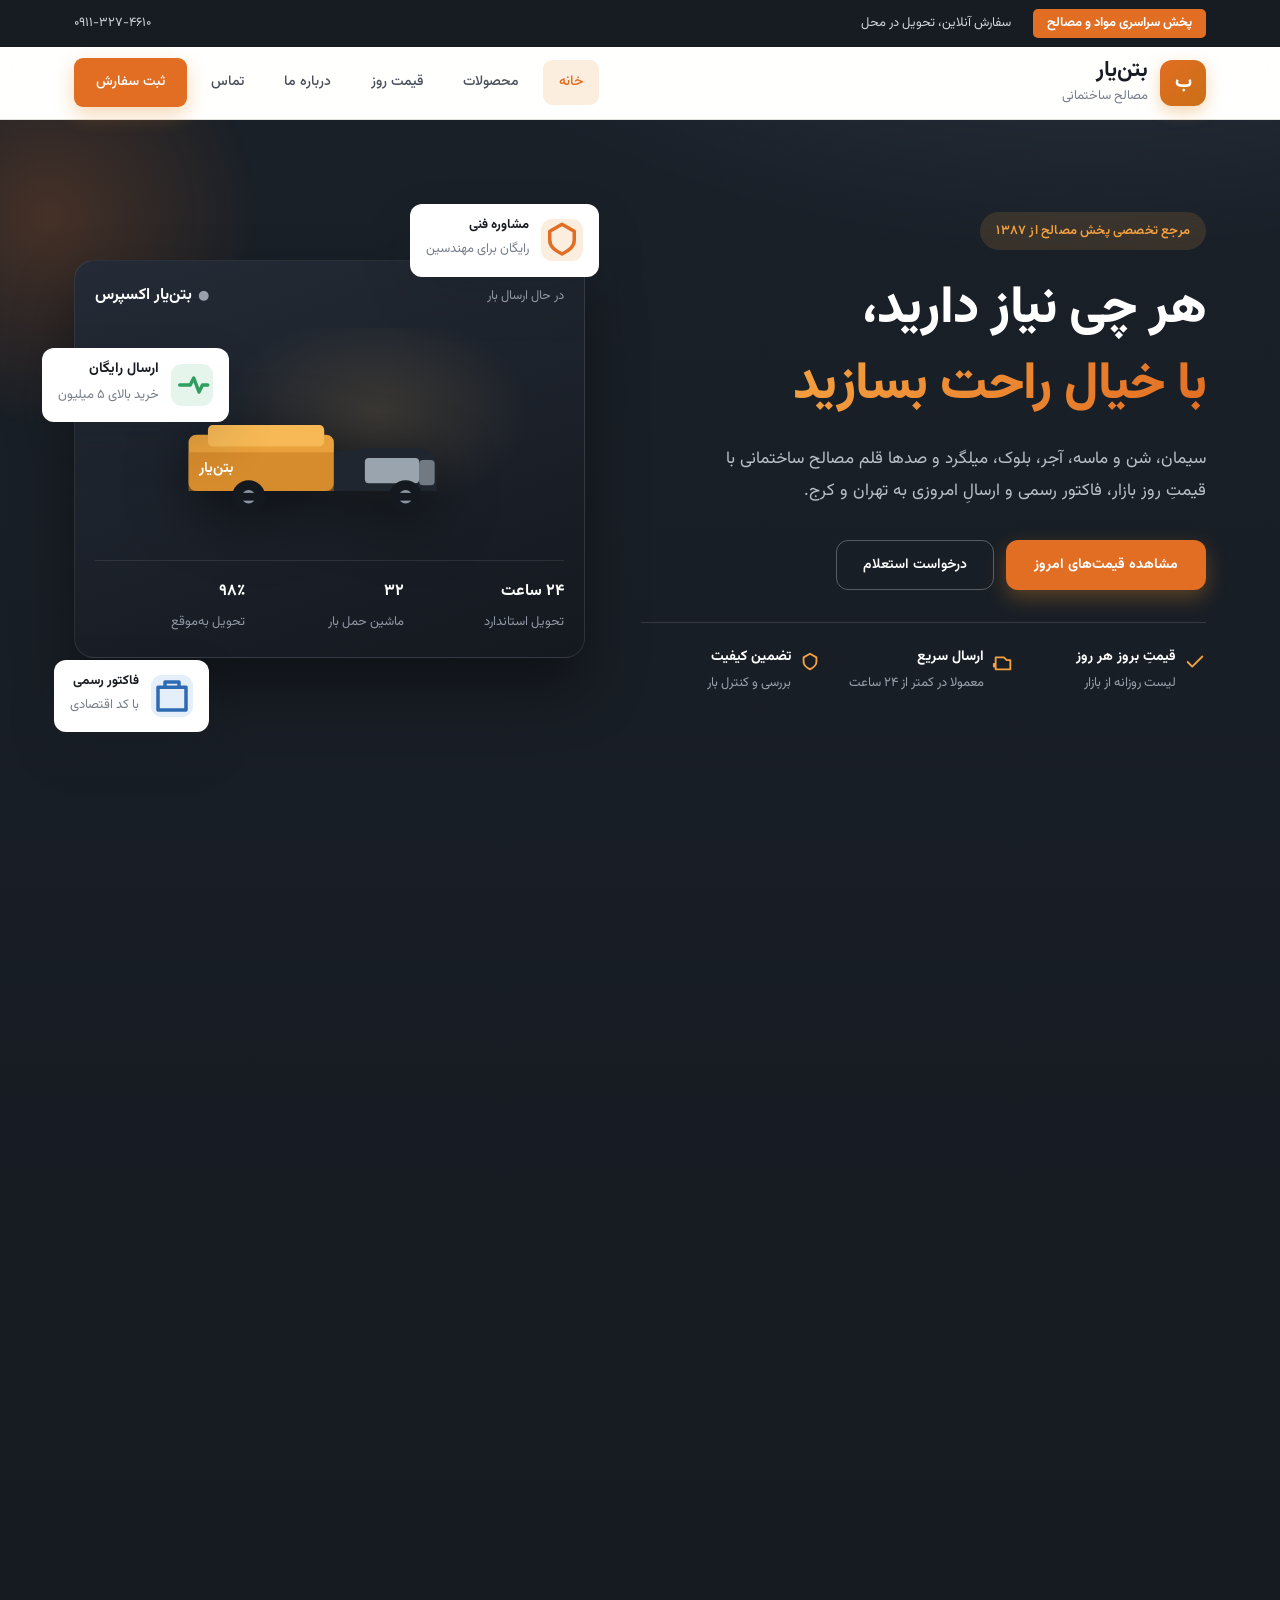
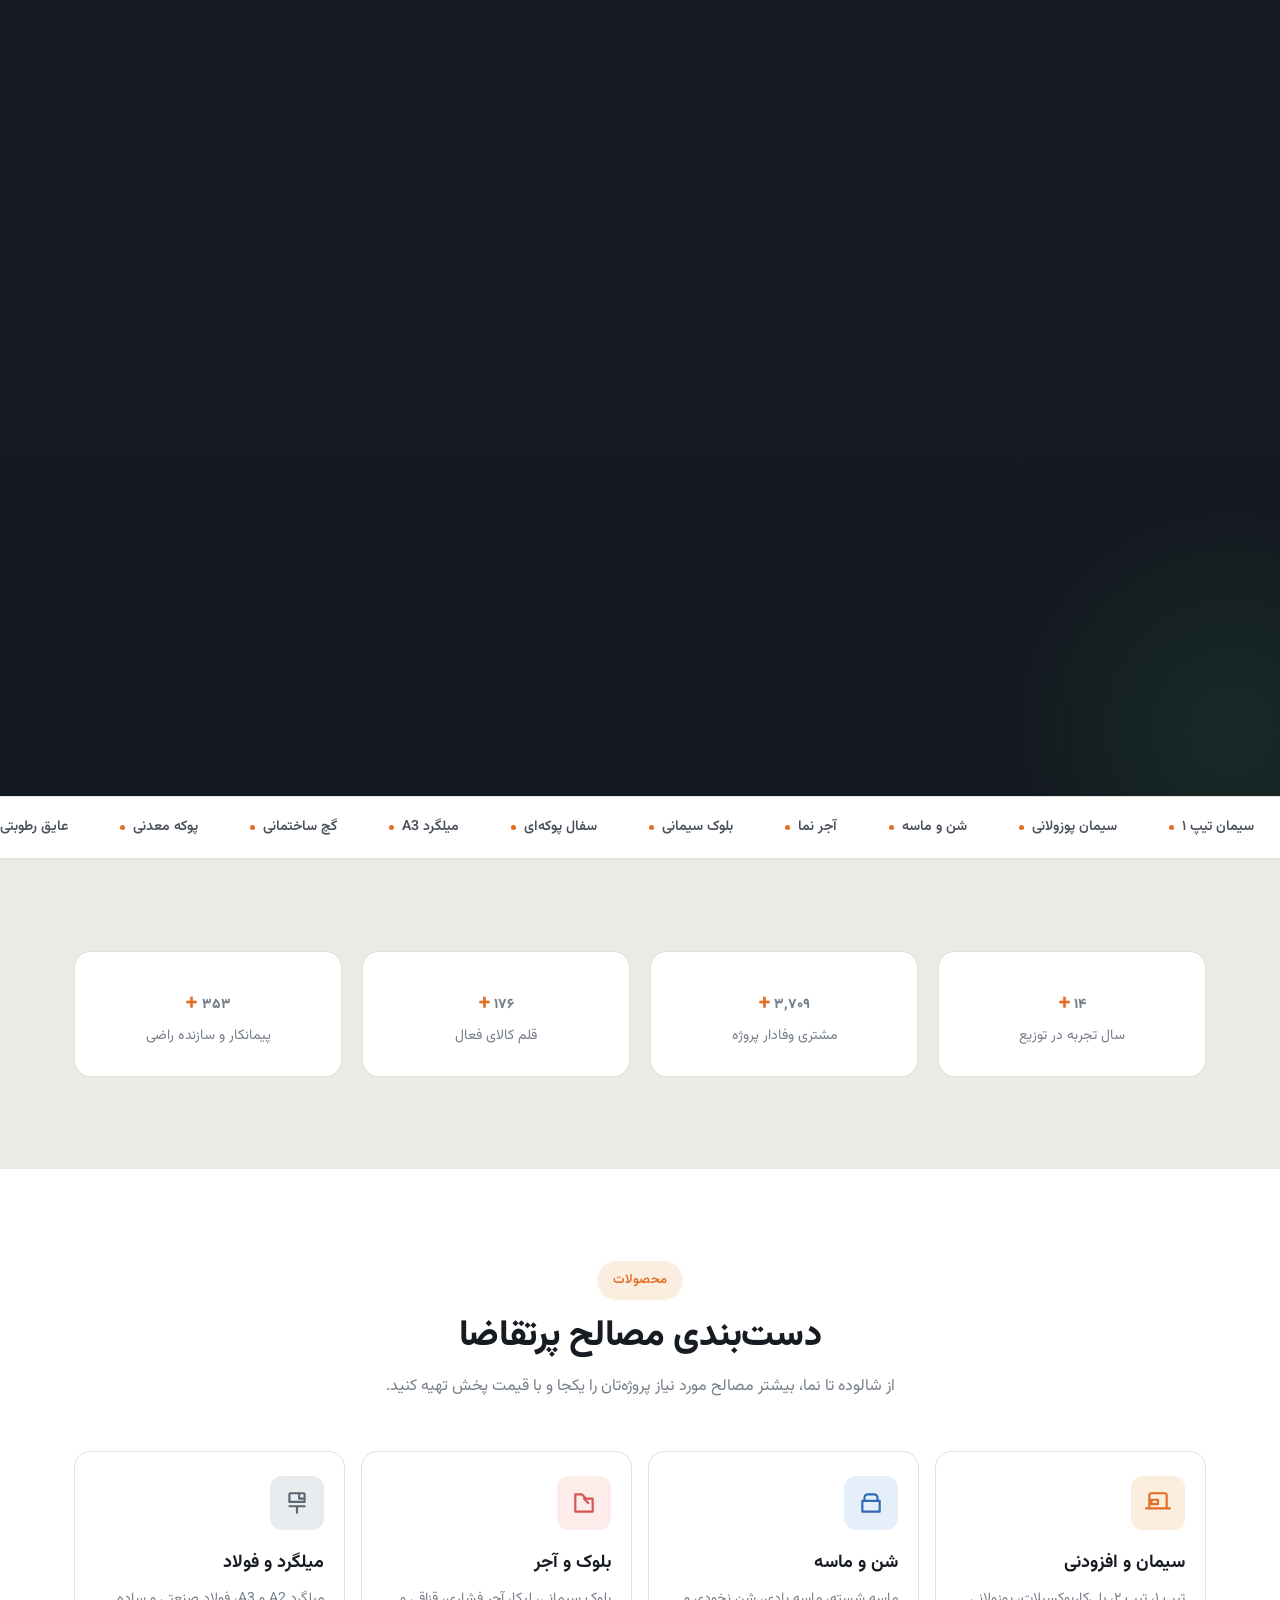
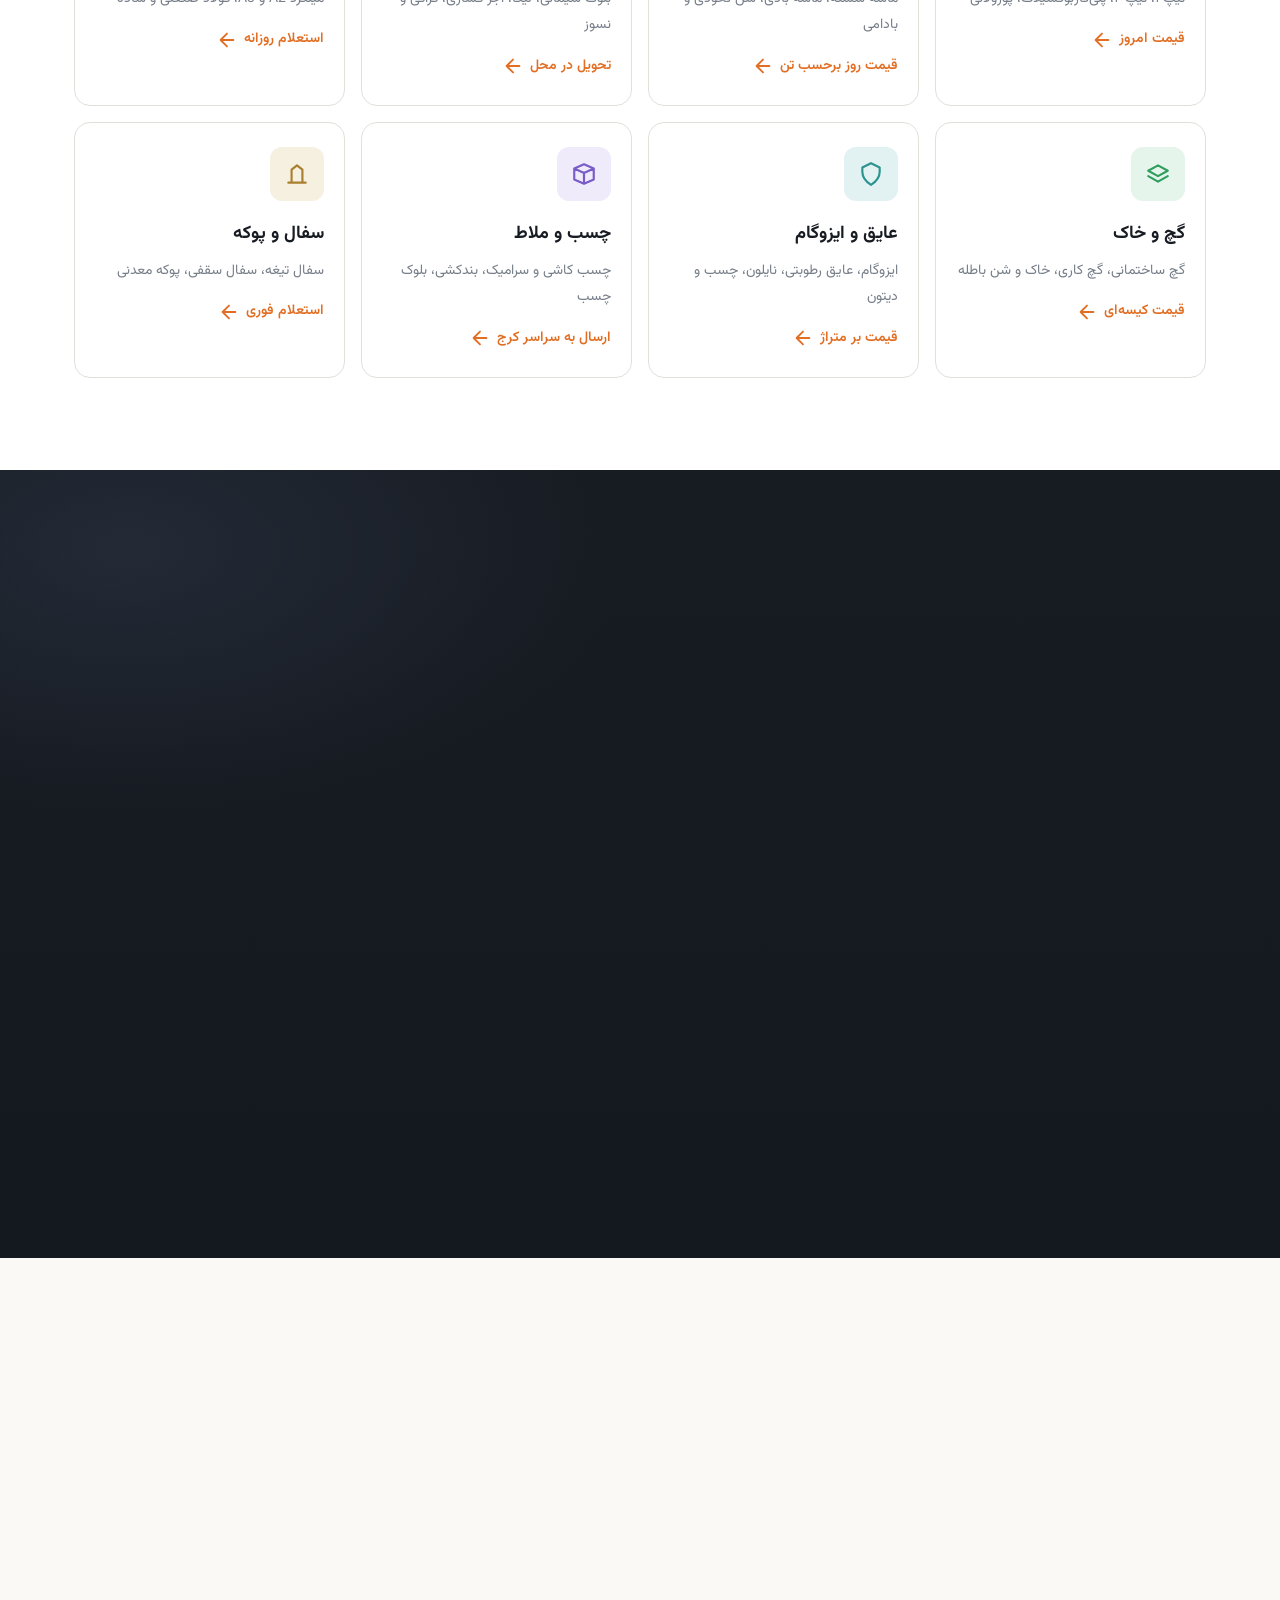
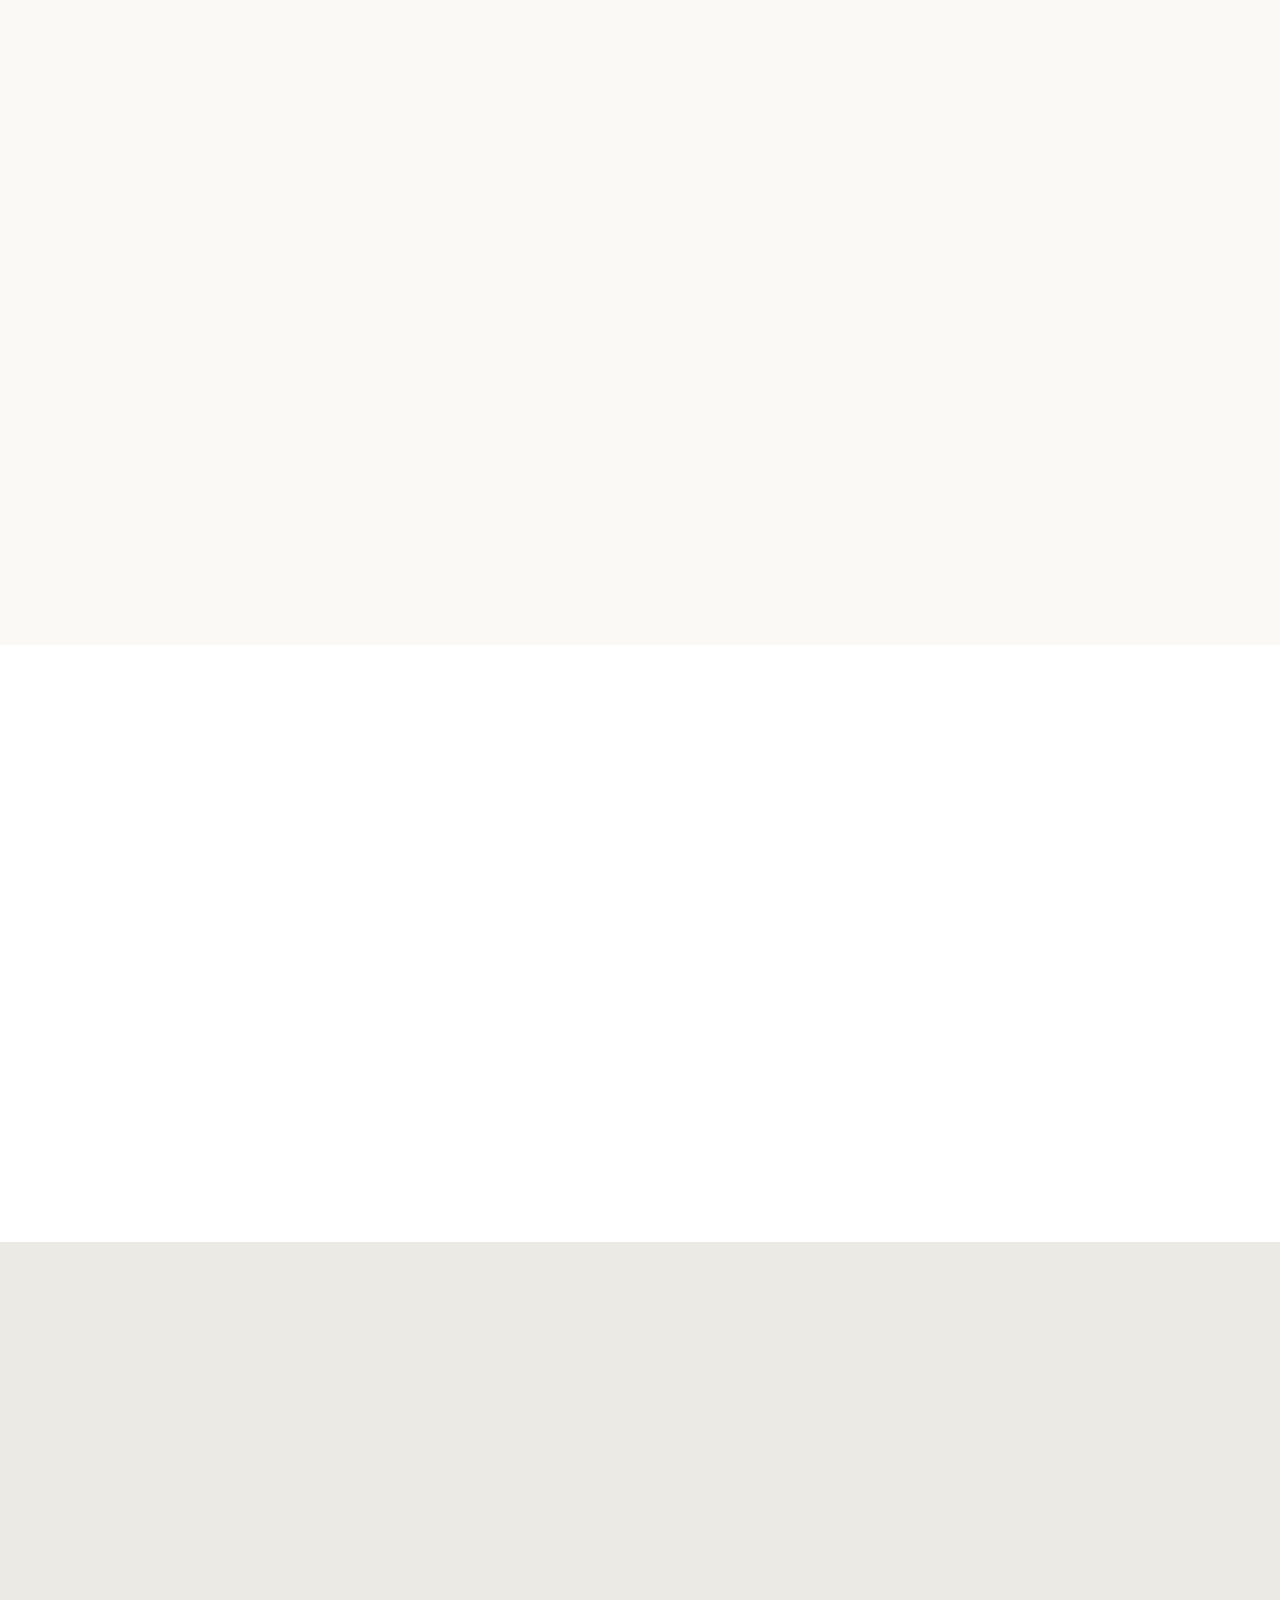
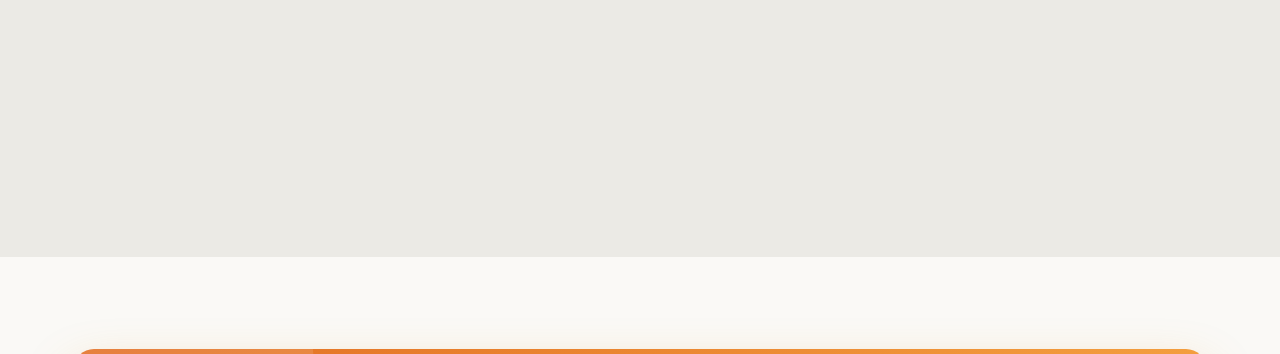
==== index.html @ 185bac07 "fix(stats): render + suffix inline next to the digit (was superscripted away) and add missing + to h" ====
<!DOCTYPE html>
<html lang="fa" dir="rtl">
<head>
<meta charset="UTF-8">
<meta name="viewport" content="width=device-width, initial-scale=1.0">
<title>بتن‌یار | پخش و فروش مصالح ساختمانی</title>
<meta name="description" content="بتن‌یار؛ مرجع تخصصی خرید و فروش مصالح ساختمانی. سیمان، شن و ماسه، آجر، بلوک، سفال، میلگرد و بیش از ۲۰۰ قلم کالای ساختمانی با قیمت روز و ارسال سریع به تهران و کرج.">
<meta name="theme-color" content="#171b22">
<meta name="robots" content="index, follow">
<meta property="og:locale" content="fa_IR">
<meta property="og:type" content="website">
<meta property="og:site_name" content="بتن‌یار">
<meta property="og:title" content="بتن‌یار | پخش و فروش مصالح ساختمانی">
<meta property="og:description" content="سیمان، شن و ماسه، آجر، بلوک، سفال، میلگرد و بیش از ۲۰۰ قلم کالای ساختمانی با قیمت روز و ارسال سریع به تهران و کرج.">
<link rel="preconnect" href="https://fonts.googleapis.com">
<link rel="preconnect" href="https://fonts.gstatic.com" crossorigin>
<link href="https://fonts.googleapis.com/css2?family=Vazirmatn:wght@300;400;500;600;700;800&display=swap" rel="stylesheet">
<link rel="stylesheet" href="css/style.css">
<script defer src="js/main.js"></script>
<noscript>
  <style>
    .reveal { opacity: 1; transform: none; }
    .marquee-track { animation: none; }
  </style>
</noscript>
<script type="application/ld+json">
{
  "@context": "https://schema.org",
  "@type": "LocalBusiness",
  "name": "بتن‌یار",
  "description": "پخش و فروش تخصصی مصالح ساختمانی در تهران و کرج",
  "telephone": "+989113274610",
  "foundingDate": "2008",
  "areaServed": ["تهران", "کرج"],
  "openingHours": "Mo-Su 08:00-20:00",
  "address": {
    "@type": "PostalAddress",
    "addressLocality": "کرج",
    "streetAddress": "نجف‌آباد کرج، بلوار یاس، انبار ۸"
  }
}
</script>
</head>
<body id="top" data-scrollspy>

<a class="skip-link" href="#main">پرش به محتوای اصلی</a>

<!-- ============ SVG icon sprite (single source for all icons) ============ -->
<svg class="sprite" xmlns="http://www.w3.org/2000/svg" aria-hidden="true" focusable="false">
  <symbol id="i-phone" viewBox="0 0 24 24"><path d="M6 3h4l2 5-3 2a12 12 0 0 0 5 5l2-3 5 2v4a2 2 0 0 1-2 2A16 16 0 0 1 4 5a2 2 0 0 1 2-2z"/></symbol>
  <symbol id="i-x" viewBox="0 0 24 24"><path d="M18 6 6 18M6 6l12 12"/></symbol>
  <symbol id="i-check" viewBox="0 0 24 24"><path d="M20 6L9 17l-5-5"/></symbol>
  <symbol id="i-truck" viewBox="0 0 24 24"><path d="M4 7v13M4 7h9l3 3h4v10H4M4 17h-2v-3h2"/></symbol>
  <symbol id="i-shield" viewBox="0 0 24 24"><path d="M12 3l7 4v5c0 4-3 6-7 8-4-2-7-4-7-8V7z"/></symbol>
  <symbol id="i-package" viewBox="0 0 24 24"><path d="M4 7h16v13H4zM8 7V4h8v3"/></symbol>
  <symbol id="i-chart" viewBox="0 0 24 24"><path d="M5 12h6l2-4 3 8 2-4h3"/></symbol>
  <symbol id="i-house" viewBox="0 0 24 24"><path d="M4 17V5a2 2 0 0 1 2-2h12a2 2 0 0 1 2 2v12M1 17h22M6 9h6v4H6z"/></symbol>
  <symbol id="i-bucket" viewBox="0 0 24 24"><path d="M4 10h16v10H4zM6 10V7a3 3 0 0 1 3-3h6a3 3 0 0 1 3 3v3"/></symbol>
  <symbol id="i-brick" viewBox="0 0 24 24"><path d="M4 4h6l4 4h6v12H4zM12 8l4 4"/></symbol>
  <symbol id="i-rebar" viewBox="0 0 24 24"><path d="M14 3v5h5M6 3h12a1 1 0 0 1 1 1v7H5V4a1 1 0 0 1 1-1zM5 15l14 0M12 15v6"/></symbol>
  <symbol id="i-stack" viewBox="0 0 24 24"><path d="M3 9l9-5 9 5-9 5zM3 9l9 5 9-5M3 14l9 5 9-5"/></symbol>
  <symbol id="i-waterproof" viewBox="0 0 24 24"><path d="M12 2l8 4v4c0 5-3 9-8 12-5-3-8-7-8-12V6z"/></symbol>
  <symbol id="i-layers" viewBox="0 0 24 24"><path d="M3 7l9-4 9 4-9 4zM3 7v10l9 4 9-4V7M12 11v10"/></symbol>
  <symbol id="i-roof" viewBox="0 0 24 24"><path d="M4 20h16M7 20V8l5-4 5 4v12"/></symbol>
  <symbol id="i-chat" viewBox="0 0 24 24"><path d="M21 10c0-4-4-7-9-7S3 6 3 10s4 7 9 7a9 9 0 0 0 4-1l3 2-1-3c2-1 3-3 3-5z"/></symbol>
  <symbol id="i-nav" viewBox="0 0 24 24"><rect x="2" y="6" width="13" height="13" rx="2"/><path d="M17 8h4v7h-4M15 11v3"/></symbol>
  <symbol id="i-price" viewBox="0 0 24 24"><path d="M12 1v22M17 5H9.5a3.5 3.5 0 0 0 0 7h5a3.5 3.5 0 0 1 0 7H6"/></symbol>
  <symbol id="i-percent" viewBox="0 0 24 24"><path d="M20 12a8 8 0 1 1-2.3-5.6M20 4v8h-8"/></symbol>
  <symbol id="i-check-shield" viewBox="0 0 24 24"><path d="M12 3l8 4v5c0 4-3 8-8 9-5-1-8-5-8-9V7zM9 12l2 2 4-4"/></symbol>
  <symbol id="i-bag" viewBox="0 0 24 24"><rect x="2" y="8" width="20" height="12" rx="2"/><path d="M8 8V5h8v3"/></symbol>
  <symbol id="i-sand" viewBox="0 0 24 24"><path d="M4 6h16v12a2 2 0 0 1-2 2H6a2 2 0 0 1-2-2z"/><path d="M8 6V4h8v2M9 12l2 2 4-4"/></symbol>
  <symbol id="i-pumice" viewBox="0 0 24 24"><path d="M6 6a6 6 0 0 1 12 0c0 2-1 3-2 4h-8c-1-1-2-2-2-4zM8 10h8l-1 8h-6z"/></symbol>
  <symbol id="i-block" viewBox="0 0 24 24"><rect x="3" y="3" width="18" height="18" rx="2"/><path d="M3 9h18M9 3v18"/></symbol>
  <symbol id="i-pipes" viewBox="0 0 24 24"><path d="M14 3v5h5M12 3h10v10H12zM12 12v3H8v3H12v3H3v-3h5v-3H3V3z"/></symbol>
  <symbol id="i-clay" viewBox="0 0 24 24"><path d="M12 2l9 5-9 5-9-5zM3 11v5l9 5 9-5v-5"/></symbol>
  <symbol id="i-isogam" viewBox="0 0 24 24"><path d="M4 21V8l8-5 8 5v13M8 21v-6h8v6M4 8h16"/></symbol>
  <symbol id="i-arrow" viewBox="0 0 24 24"><path d="M19 12H5M12 19l-7-7 7-7"/></symbol>
  <symbol id="i-up" viewBox="0 0 24 24"><path d="M12 19V5M5 12l7-7 7 7"/></symbol>
  <symbol id="i-mail" viewBox="0 0 24 24"><rect x="3" y="5" width="18" height="14" rx="2"/><path d="m3 6 9 7 9-7"/></symbol>
  <symbol id="i-pin" viewBox="0 0 24 24"><path d="M21 10c0 7-9 12-9 12S3 17 3 10a9 9 0 0 1 18 0z"/><circle cx="12" cy="10" r="3"/></symbol>
  <symbol id="i-clock" viewBox="0 0 24 24"><circle cx="12" cy="12" r="10"/><path d="M12 6v6l4 2"/></symbol>
</svg>

<!-- ============ Top bar ============ -->
<div class="topbar">
  <div class="container">
    <div class="tb-row">
      <span class="skew">پخش سراسری مواد و مصالح</span>
      <div class="tb-right">سفارش آنلاین، تحویل در محل</div>
    </div>
    <a href="tel:+989113274610" dir="ltr">۰۹۱۱-۳۲۷-۴۶۱۰</a>
  </div>
</div>

<!-- ============ Header ============ -->
<header class="header" id="header">
  <div class="container">
    <a href="#top" class="logo" aria-label="بتن‌یار — صفحه اصلی">
      <span class="logo-mark">ب</span>
      <span class="logo-text"><b>بتن‌یار</b><span>مصالح ساختمانی</span></span>
    </a>
    <nav class="nav" aria-label="فهرست اصلی">
      <div class="nav-links">
        <a href="index.html" class="nav-current">خانه</a>
        <a href="products.html">محصولات</a>
        <a href="index.html#price">قیمت روز</a>
        <a href="about.html">درباره ما</a>
        <a href="contact.html">تماس</a>
        <a href="contact.html" class="cta">ثبت سفارش</a>
      </div>
    </nav>
    <button class="burger" id="burger" aria-label="باز کردن فهرست" aria-expanded="false" aria-controls="drawer">
      <span></span><span></span><span></span>
    </button>
  </div>
</header>

<!-- ============ Mobile drawer ============ -->
<div class="drawer" id="drawer" aria-label="فهرست">
  <div class="nav-head">
    <div class="m-logo"><span class="logo-mark">ب</span>بتن‌یار</div>
    <button class="nav-close" id="navClose" aria-label="بستن فهرست">
      <svg class="ic ic--x"><use href="#i-x"/></svg>
    </button>
  </div>
  <div class="nav-links">
    <a href="index.html" class="nav-current">خانه</a>
    <a href="products.html">محصولات</a>
    <a href="index.html#price">قیمت روز</a>
    <a href="about.html">درباره ما</a>
    <a href="contact.html">تماس</a>
    <a href="contact.html" class="cta">ثبت سفارش</a>
  </div>
  <div class="nav-foot">
    <a href="tel:+989113274610" class="nf-tel" dir="ltr"><svg class="ic"><use href="#i-phone"/></svg>۰۹۱۱-۳۲۷-۴۶۱۰</a>
    <span>پاسخگویی همه‌روزه ۸ صبح تا ۸ شب</span>
  </div>
</div>
<div class="nav-backdrop" id="navBackdrop" aria-hidden="true"></div>

<main id="main">

<!-- ============ Hero ============ -->
<section class="hero">
  <div class="container">
    <div class="hero-in">
      <div>
        <span class="badge badge--dark">مرجع تخصصی پخش مصالح از ۱۳۸۷</span>
        <h1>هر چی نیاز دارید،<br><span class="grad">با خیال راحت بسازید</span></h1>
        <p class="lead">سیمان، شن و ماسه، آجر، بلوک، میلگرد و صدها قلم مصالح ساختمانی با قیمت‌ِ روز بازار، فاکتور رسمی و ارسال‌ِ امروزی به تهران و کرج.</p>
        <div class="hero-ctas">
          <a href="products.html" class="cta">مشاهده قیمت‌های امروز</a>
          <a href="contact.html" class="cta-ghost">درخواست استعلام</a>
        </div>
        <div class="hero-points">
          <div><svg class="ic"><use href="#i-check"/></svg><div><b>قیمت‌ِ بروز هر روز</b><span>لیست روزانه از بازار</span></div></div>
          <div><svg class="ic"><use href="#i-truck"/></svg><div><b>ارسال سریع</b><span>معمولا در کمتر از ۲۴ ساعت</span></div></div>
          <div><svg class="ic"><use href="#i-shield"/></svg><div><b>تضمین کیفیت</b><span>بررسی و کنترل بار</span></div></div>
        </div>
      </div>
      <div class="hero-visual">
        <div class="truck-card">
          <div class="tc-top"><span>در حال ارسال بار</span><b><span class="live-dot">●</span> بتن‌یار اکسپرس</b></div>
          <div class="truck-art">
            <svg viewBox="0 0 320 140" fill="none" xmlns="http://www.w3.org/2000/svg" aria-hidden="true">
              <rect x="14" y="40" width="150" height="58" rx="8" fill="#E8A13C"/>
              <path d="M14 58 L164 58 L164 98 L14 98 Z" fill="#C97A20" opacity=".55"/>
              <rect x="34" y="30" width="120" height="22" rx="5" fill="#F7B955"/>
              <text x="60" y="78" font-family="Vazirmatn" font-size="15" fill="#fff" font-weight="700">بتن‌یار</text>
              <path d="M196 54 L248 54 Q270 54 270 72 L270 98 L164 98 L164 58 Z" fill="#20262F"/>
              <rect x="196" y="64" width="56" height="26" rx="4" fill="#a8b2bd" opacity=".9"/>
              <rect x="252" y="66" width="16" height="26" rx="4" fill="#a8b2bd" opacity=".6"/>
              <circle cx="76" cy="104" r="17" fill="#14181f"/>
              <circle cx="76" cy="104" r="7" fill="#8b95a1"/>
              <circle cx="238" cy="104" r="17" fill="#14181f"/>
              <circle cx="238" cy="104" r="7" fill="#8b95a1"/>
              <rect x="64" y="100" width="24" height="8" fill="#14181f"/>
              <rect x="226" y="100" width="24" height="8" fill="#14181f"/>
            </svg>
          </div>
          <div class="tc-footer">
            <div><b>۲۴ ساعت</b><span>تحویل استاندارد</span></div>
            <div><b>۳۲</b><span>ماشین حمل بار</span></div>
            <div><b>۹۸٪</b><span>تحویل به‌موقع</span></div>
          </div>
        </div>
        <div class="float-card fc-1"><div class="ic ic-amber"><svg class="ic"><use href="#i-shield"/></svg></div><div><b>مشاوره فنی</b><span>رایگان برای مهندسین</span></div></div>
        <div class="float-card fc-2"><div class="ic ic-blue"><svg class="ic"><use href="#i-package"/></svg></div><div><b>فاکتور رسمی</b><span>با کد اقتصادی</span></div></div>
        <div class="float-card fc-3"><div class="ic ic-green"><svg class="ic"><use href="#i-chart"/></svg></div><div><b>ارسال رایگان</b><span>خرید بالای ۵ میلیون</span></div></div>
      </div>
    </div>
  </div>
</section>

<!-- ============ Marquee ============ -->
<div class="marquee" aria-hidden="true">
  <div class="marquee-track" id="marqueeTrack">
    <span>سیمان تیپ ۱</span><span>سیمان پوزولانی</span><span>شن و ماسه</span><span>آجر نما</span><span>بلوک سیمانی</span><span>سفال پوکه‌ای</span><span>میلگرد A3</span><span>گچ ساختمانی</span><span>پوکه معدنی</span><span>عایق رطوبتی</span><span>چسب پودری</span><span>بتن آماده</span><span>ایزوگام</span><span>سیمان تیپ ۱</span><span>سیمان پوزولانی</span><span>شن و ماسه</span><span>آجر نسوز</span><span>بلوک سیمانی</span><span>سفال پوکه‌ای</span><span>میلگرد A3</span>
  </div>
</div>

<!-- ============ Stats ============ -->
<section class="stats">
  <div class="container stats-grid">
    <div class="stat reveal"><b><span data-count="16">0</span><i class="unit">+</i></b><span>سال تجربه در توزیع</span></div>
    <div class="stat reveal"><b><span data-count="4200">0</span><i class="unit">+</i></b><span>مشتری وفادار پروژه</span></div>
    <div class="stat reveal"><b><span data-count="200">0</span><i class="unit">+</i></b><span>قلم کالای فعال</span></div>
    <div class="stat reveal"><b><span data-count="400">0</span><i class="unit">+</i></b><span>پیمانکار و سازنده راضی</span></div>
  </div>
</section>

<!-- ============ Products / categories ============ -->
<section class="products sect" id="products">
  <div class="container">
    <div class="section-head">
      <span class="badge">محصولات</span>
      <h2>دست‌بندی مصالح پرتقاضا</h2>
      <p>از شالوده تا نما، بیشتر مصالح مورد نیاز پروژه‌تان را یکجا و با قیمت پخش تهیه کنید.</p>
    </div>
    <div class="cat-grid">
      <div class="cat reveal"><div class="cat-ic ic-amber"><svg class="ic"><use href="#i-house"/></svg></div><h3>سیمان و افزودنی</h3><p>تیپ ۱، تیپ ۲، پلی‌کاربوکسیلات، پوزولانی</p><a href="#price">قیمت امروز <svg class="ic"><use href="#i-arrow"/></svg></a></div>
      <div class="cat reveal"><div class="cat-ic ic-blue"><svg class="ic"><use href="#i-bucket"/></svg></div><h3>شن و ماسه</h3><p>ماسه شسته، ماسه بادی، شن نخودی و بادامی</p><a href="#price">قیمت روز برحسب تن <svg class="ic"><use href="#i-arrow"/></svg></a></div>
      <div class="cat reveal"><div class="cat-ic ic-rose"><svg class="ic"><use href="#i-brick"/></svg></div><h3>بلوک و آجر</h3><p>بلوک سیمانی، لیکا، آجر فشاری، قزاقی و نسوز</p><a href="#price">تحویل در محل <svg class="ic"><use href="#i-arrow"/></svg></a></div>
      <div class="cat reveal"><div class="cat-ic ic-slate"><svg class="ic"><use href="#i-rebar"/></svg></div><h3>میلگرد و فولاد</h3><p>میلگرد A2 و A3، فولاد صنعتی و ساده</p><a href="#price">استعلام روزانه <svg class="ic"><use href="#i-arrow"/></svg></a></div>
      <div class="cat reveal"><div class="cat-ic ic-green"><svg class="ic"><use href="#i-stack"/></svg></div><h3>گچ و خاک</h3><p>گچ ساختمانی، گچ کاری، خاک و شن باطله</p><a href="#price">قیمت کیسه‌ای <svg class="ic"><use href="#i-arrow"/></svg></a></div>
      <div class="cat reveal"><div class="cat-ic ic-teal"><svg class="ic"><use href="#i-waterproof"/></svg></div><h3>عایق و ایزوگام</h3><p>ایزوگام، عایق رطوبتی، نایلون، چسب و دیتون</p><a href="#price">قیمت بر متراژ <svg class="ic"><use href="#i-arrow"/></svg></a></div>
      <div class="cat reveal"><div class="cat-ic ic-violet"><svg class="ic"><use href="#i-layers"/></svg></div><h3>چسب و ملاط</h3><p>چسب کاشی و سرامیک، بندکشی، بلوک چسب</p><a href="#price">ارسال به سراسر کرج <svg class="ic"><use href="#i-arrow"/></svg></a></div>
      <div class="cat reveal"><div class="cat-ic ic-sand"><svg class="ic"><use href="#i-roof"/></svg></div><h3>سفال و پوکه</h3><p>سفال تیغه، سفال سقفی، پوکه معدنی</p><a href="#price">استعلام فوری <svg class="ic"><use href="#i-arrow"/></svg></a></div>
    </div>
  </div>
</section>

<!-- ============ Why us ============ -->
<section class="why sect" id="why">
  <div class="container">
    <div class="section-head reveal">
      <span class="badge badge--dark">چرا بتن‌یار؟</span>
      <h2>تفاوت ما، در دقت و صداقت است</h2>
      <p>ما فقط فروخنده نیستیم؛ تیم اجرایی و فنی پشت شما هستیم تا بار درست، به‌موقع و با قیمت منصفانه به پروژه برسد.</p>
    </div>
    <div class="why-grid">
      <div class="why-card reveal"><span class="num">۰۱</span><h3><svg class="ic"><use href="#i-shield"/></svg>قیمت شفاف روز</h3><p>لیست قیمت روزانهٔ ما ساده و بروز است؛ بدون غافلگیریِ آخرِ ماه و با امکان استعلام رسمی برای پیمانکارها.</p></div>
      <div class="why-card reveal"><span class="num">۰۲</span><h3><svg class="ic"><use href="#i-chat"/></svg>مشاوره فنی</h3><p>پیش از خرید، راهنمای انتخاب مصالح بر اساس نوع سازه، اقلیم و بودجه پروژه‌تان را به صورت رایگان دریافت کنید.</p></div>
      <div class="why-card reveal"><span class="num">۰۳</span><h3><svg class="ic"><use href="#i-nav"/></svg>ناوگان حمل اختصاصی</h3><p>بار شما با ۳۲ کامیون و خاورِ خودمان، طبق برنامه و پشت‌سرهم به مقصد تحویل می‌شود.</p></div>
      <div class="why-card reveal"><span class="num">۰۴</span><h3><svg class="ic"><use href="#i-price"/></svg>پرداخت و اسناد کامل</h3><p>فاکتور رسمی با کد اقتصادی؛ امکان پرداخت آنلاین، کارت‌به‌کارت و نسیه برای مشتریان دائمی پروژه.</p></div>
      <div class="why-card reveal"><span class="num">۰۵</span><h3><svg class="ic"><use href="#i-percent"/></svg>قیمت پخش و توافقی</h3><p>برای پیمانکار، سازنده و مغازه‌دار؛ هرچه حجم بالاتر باشد، قیمت پایین‌تر و شرایط اعتباری بهتر.</p></div>
      <div class="why-card reveal"><span class="num">۰۶</span><h3><svg class="ic"><use href="#i-check-shield"/></svg>پشتیبانی و رهگیری بار</h3><p>پشتیبانی ۷ روز هفته؛ سفارش شما از ثبت تا تسویه، توسط کارشناس مشخصی پیگیری و اطلاع‌رسانی می‌شود.</p></div>
    </div>
  </div>
</section>

<!-- ============ Prices / product cards ============ -->
<section class="prices sect" id="price">
  <div class="container">
    <div class="section-head reveal">
      <span class="badge">قیمت روز</span>
      <h2>این هفته چی بفروشیم؟</h2>
      <p>قیمت‌های نمادین هر هفته به‌روز می‌شوند؛ برای قیمت دقیقِ امروز کالاها از تیم فروش استعلام بگیرید.</p>
    </div>
    <div class="price-grid">
      <article class="price-card reveal">
        <div class="pc-media"><span class="pc-tag">پرفروش</span><svg class="pc-icon"><use href="#i-bag"/></svg></div>
        <div class="pc-body">
          <h3 class="pc-title">سیمان تیپ ۱ (پاکت ۵۰‌کیلویی)</h3>
          <div class="pc-foot"><span class="pc-price">۸۷,۵۰۰ <small>تومان</small></span><span class="pc-unit">بازار</span></div>
          <a class="pc-link" href="product.html">جزئیات محصول <svg class="ic"><use href="#i-arrow"/></svg></a>
        </div>
      </article>
      <article class="price-card reveal">
        <div class="pc-media"><svg class="pc-icon"><use href="#i-sand"/></svg></div>
        <div class="pc-body">
          <h3 class="pc-title">شن شسته (درجه یک)</h3>
          <div class="pc-foot"><span class="pc-price">۳۷۵,۰۰۰ <small>تومان/تن</small></span><span class="pc-unit">تحویل کرج</span></div>
          <a class="pc-link" href="#contact">استعلام قیمت <svg class="ic"><use href="#i-arrow"/></svg></a>
        </div>
      </article>
      <article class="price-card reveal">
        <div class="pc-media"><span class="pc-tag pc-tag--stock">در حال عرضه</span><svg class="pc-icon"><use href="#i-pumice"/></svg></div>
        <div class="pc-body">
          <h3 class="pc-title">پوکه معدنی</h3>
          <div class="pc-foot"><span class="pc-price">۶۲۰,۰۰۰ <small>تومان/تن</small></span><span class="pc-unit">استعلام لحظه‌ای</span></div>
          <a class="pc-link" href="#contact">استعلام قیمت <svg class="ic"><use href="#i-arrow"/></svg></a>
        </div>
      </article>
      <article class="price-card reveal">
        <div class="pc-media"><span class="pc-tag">پرفروش</span><svg class="pc-icon"><use href="#i-block"/></svg></div>
        <div class="pc-body">
          <h3 class="pc-title">بلوک سیمانی ۲۰٫۲۰٫۴۰</h3>
          <div class="pc-foot"><span class="pc-price">۲۶,۵۰۰ <small>تومان</small></span><span class="pc-unit">عدد</span></div>
          <a class="pc-link" href="#contact">استعلام قیمت <svg class="ic"><use href="#i-arrow"/></svg></a>
        </div>
      </article>
      <article class="price-card reveal">
        <div class="pc-media"><svg class="pc-icon"><use href="#i-rebar"/></svg></div>
        <div class="pc-body">
          <h3 class="pc-title">میلگرد A3 (سایز ۱۴)</h3>
          <div class="pc-foot"><span class="pc-price">۳۲,۲۰۰ <small>تومان/کیلو</small></span><span class="pc-unit">+ شاخه‌بری</span></div>
          <a class="pc-link" href="#contact">استعلام قیمت <svg class="ic"><use href="#i-arrow"/></svg></a>
        </div>
      </article>
      <article class="price-card reveal">
        <div class="pc-media"><span class="pc-tag pc-tag--sale">اقتصادی</span><svg class="pc-icon"><use href="#i-pipes"/></svg></div>
        <div class="pc-body">
          <h3 class="pc-title">سیمان سفید</h3>
          <div class="pc-foot"><span class="pc-price">۱,۰۲۰,۰۰۰ <small>تومان/تن</small></span><span class="pc-unit">کیسه ۳۰کیلو</span></div>
          <a class="pc-link" href="#contact">استعلام قیمت <svg class="ic"><use href="#i-arrow"/></svg></a>
        </div>
      </article>
      <article class="price-card reveal">
        <div class="pc-media"><svg class="pc-icon"><use href="#i-clay"/></svg></div>
        <div class="pc-body">
          <h3 class="pc-title">خاک (رس) ساختمانی</h3>
          <div class="pc-foot"><span class="pc-price">۸۹۰,۰۰۰ <small>تومان/تن</small></span><span class="pc-unit">بسته‌بندی کیسه</span></div>
          <a class="pc-link" href="#contact">استعلام قیمت <svg class="ic"><use href="#i-arrow"/></svg></a>
        </div>
      </article>
      <article class="price-card reveal">
        <div class="pc-media"><svg class="pc-icon"><use href="#i-isogam"/></svg></div>
        <div class="pc-body">
          <h3 class="pc-title">ایزوگام پشت‌ناری طلایی</h3>
          <div class="pc-foot"><span class="pc-price">۵۲۰,۰۰۰ <small>تومان/متر</small></span><span class="pc-unit">با نصب</span></div>
          <a class="pc-link" href="#contact">استعلام قیمت <svg class="ic"><use href="#i-arrow"/></svg></a>
        </div>
      </article>
    </div>
  </div>
</section>

<!-- ============ Steps ============ -->
<section class="steps sect" id="steps">
  <div class="container">
    <div class="section-head reveal">
      <span class="badge">روش همکاری</span>
      <h2>سفارش در ۴ قدم ساده</h2>
      <p>از استعلام تا تحویل، همه‌چیز مشخص و قابل رهگیری است.</p>
    </div>
    <div class="step-grid">
      <div class="step reveal"><div class="step-num">۱</div><div><h3>مشاوره و استعلام</h3><p>فهرست کالا و متراژ را از سایت یا تلفن ثبت کنید؛ مشاور فنی سریع پاسخ می‌دهد.</p></div></div>
      <div class="step reveal"><div class="step-num">۲</div><div><h3>پیش‌فاکتور رسمی</h3><p>قیمت تاییدشده روز برای شما ارسال می‌شود.</p></div></div>
      <div class="step reveal"><div class="step-num">۳</div><div><h3>پرداخت و هماهنگی</h3><p>به صورت آنلاین، کارت به کارت یا نسیه برای مشتریان دائمی.</p></div></div>
      <div class="step reveal"><div class="step-num">۴</div><div><h3>ارسال و تحویل</h3><p>بار در محل پروژه تخلیه و رسید نهایی ثبت می‌شود.</p></div></div>
    </div>
  </div>
</section>

<!-- ============ Testimonials ============ -->
<section class="testi sect" id="testi">
  <div class="container">
    <div class="section-head reveal">
      <span class="badge">نظر مشتریان</span>
      <h2>پیمانکارها درباره ما چه می‌گویند؟</h2>
      <p>همکاری بلندمدت با بیش از ۴۰۰ پیمانکار و سازنده، بهترین سند اعتبار ماست.</p>
    </div>
    <div class="t-grid">
      <div class="t-card reveal"><div class="t-stars">★★★★★</div><p>برای یک پروژه ۱۲ واحدی، تمام مصالح را از بتن‌یار گرفتیم. برنامه‌ریزی تحویل عالی بود و هر بار بار درست و به‌موقع به محل پروژه رسید.</p><div class="t-who"><div class="t-av">ع</div><div><b>علی رضایی</b><span>مدیر پروژه ساختمانی — شهرک غرب</span></div></div></div>
      <div class="t-card reveal"><div class="t-stars">★★★★★</div><p>قیمت‌هایشان همیشه واضح بود و قبلِ نهایی‌کردن خرید هم مشاوره فنی رایگان گرفتیم. چند سال است که برای سیمان و میلگرد، مشتری ثابت‌شان هستیم.</p><div class="t-who"><div class="t-av">م</div><div><b>مریم انصاری</b><span>معمار و پیمانکار داخلی</span></div></div></div>
      <div class="t-card reveal"><div class="t-stars">★★★★★</div><p>به‌عنوان یک فروشنده خرد، ثبات قیمت و پاسخ‌گویی آنلاین را خیلی دوست دارم. همیشه بار را همان روز یا فردا صبح تحویل می‌گیرم.</p><div class="t-who"><div class="t-av">ح</div><div><b>حسین مرادی</b><span>فروشنده مصالح محله تهرانپارس</span></div></div></div>
    </div>
  </div>
</section>

<!-- ============ CTA band ============ -->
<section class="sect paper" id="contact">
  <div class="container">
    <div class="cta-band reveal">
      <div>
        <h2>آماده ارسال بار همین امروز هستیم</h2>
        <p>همین حالا از قیمت روز استعلام بگیرید؛ استعلام رایگان و بدون هیچ تعهدی برای شما.</p>
      </div>
      <a href="tel:+989113274610" class="cta" dir="ltr">۰۹۱۱-۳۲۷-۴۶۱۰</a>
    </div>
  </div>
</section>

</main>

<!-- ============ Footer ============ -->
<footer>
  <div class="container">
    <div class="ft-grid">
      <div>
        <div class="ft-logo">
          <span class="logo-mark">ب</span>
          <div class="ft-logo-text"><b>بتن‌یار</b><span>پخش مصالح ساختمانی</span></div>
        </div>
        <p>بتن‌یار از سال ۱۳۸۷ به‌عنوان توزیع‌کننده تخصصی مصالح ساختمانی در تهران و کرج فعالیت می‌کند. انبار مرکزی ما در ناحیه صنعتی کرج واقع است و سفارش‌ها از آنجا برای کل استان ارسال می‌شوند.</p>
      </div>
      <div>
        <h4>دسترسی سریع</h4>
        <ul class="ft-links">
          <li><a href="index.html">خانه</a></li>
          <li><a href="products.html">محصولات</a></li>
          <li><a href="index.html#price">قیمت روز</a></li>
          <li><a href="about.html">درباره ما</a></li>
          <li><a href="contact.html">تماس با ما</a></li>
        </ul>
      </div>
      <div>
        <h4>دسته‌های اصلی</h4>
        <ul class="ft-links">
          <li><a href="products.html">سیمان و افزودنی‌ها</a></li>
          <li><a href="products.html">شن و ماسه</a></li>
          <li><a href="products.html">بلوک و آجر</a></li>
          <li><a href="products.html">میلگرد و فولاد</a></li>
          <li><a href="products.html">عایق و ایزوگام</a></li>
        </ul>
      </div>
      <div>
        <h4>تماس با ما</h4>
        <ul class="ft-contact">
          <li><svg class="ic"><use href="#i-phone"/></svg><span dir="ltr">۰۹۱۱-۳۲۷-۴۶۱۰</span></li>
          <li><svg class="ic"><use href="#i-mail"/></svg><span>sales@betonyar.ir</span></li>
          <li><svg class="ic"><use href="#i-pin"/></svg><span>نجف‌آباد کرج، بلوار یاس، انبار ۸</span></li>
          <li><svg class="ic"><use href="#i-clock"/></svg><span>هر روز ۸ صبح تا ۸ شب</span></li>
        </ul>
      </div>
    </div>
    <div class="ft-bottom">
      <span>© ۱۴۰۴ بتن‌یار. تمامی حقوق محفوظ است.</span>
      <span>طراحی و توسعه با حمایت <a href="#" target="_blank" rel="noopener noreferrer">Code-Watch</a></span>
    </div>
  </div>
</footer>

<!-- ============ Back to top ============ -->
<button id="toTop" aria-label="بازگشت به بالا"><svg class="ic"><use href="#i-up"/></svg></button>

</body>
</html>
---- css/style.css ----
/* ==========================================================================
   بتن‌یار | Beton Yar — Design System
   --------------------------------------------------------------------------
   Principles:
   · Mobile-first (base = phone, min-width breakpoints layer up)
   · REM-based spacing & type driven by CSS custom properties
   · Single source of truth for color / spacing / radius / elevation / motion
   · GPU-composited animations (transform + opacity only)
   · Reduced-motion aware
   ========================================================================== */

/* --------------------------------------------------------------------------
   1 · Design Tokens
   -------------------------------------------------------------------------- */
:root {
  /* ---- Color: neutrals ---- */
  --bg: #f5f4f1;
  --bg-soft: #ebeae5;
  --paper: #faf9f6;
  --surface: #ffffff;
  --ink: #171b22;
  --ink-2: #222a35;
  --text: #333a44;
  --muted: #767e89;
  --line: #e2e0da;
  --line-strong: #d8d4cc;

  /* ---- Color: brand ---- */
  --accent: #e26e23;
  --accent-2: #f4a140;
  --accent-strong: #c97a1c;
  --accent-deep: #c96f16;
  --accent-soft: #fbeedf;

  /* ---- Color: semantic ---- */
  --green: #2f9e5f;
  --green-strong: #237a48;
  --green-soft: #e5f5ec;
  --blue: #2f6bb3;
  --blue-strong: #22558f;
  --blue-soft: #e5effa;
  --rose: #d6564f;
  --rose-soft: #fdecea;
  --slate: #5a6772;
  --slate-soft: #e9ecef;
  --teal: #2c9490;
  --teal-soft: #e2f2f3;
  --violet: #7a5cc8;
  --violet-soft: #efebfb;
  --sand: #a9802f;
  --sand-soft: #f6f0e0;

  /* ---- Color: dark sections ---- */
  --dark: #14181f;
  --dark-2: #1a2028;
  --dark-3: #242b36;
  --dark-text: #b9bfc8;
  --dark-muted: #9aa1ac;

  /* ---- Typography ---- */
  --font: "Vazirmatn", system-ui, -apple-system, "Segoe UI", Tahoma, sans-serif;
  --fs-xs: 0.8125rem; /* 13px */
  --fs-sm: 0.875rem; /* 14px */
  --fs-base: 1rem; /* 16px */
  --fs-md: 1.0625rem; /* 17px */
  --fs-lg: 1.125rem; /* 18px */
  --fs-xl: 1.5rem; /* 24px */
  --fs-2xl: clamp(1.4375rem, 4.4vw, 2.25rem);
  --fs-3xl: clamp(1.875rem, 5.6vw, 3.25rem);
  --lh-tight: 1.45;
  --lh-body: 1.9;

  /* ---- Spacing scale (4px base) ---- */
  --sp-1: 0.25rem;
  --sp-2: 0.5rem;
  --sp-3: 0.75rem;
  --sp-4: 1rem;
  --sp-5: 1.25rem;
  --sp-6: 1.5rem;
  --sp-8: 2rem;
  --sp-10: 2.5rem;
  --sp-12: 3rem;
  --sp-16: 4rem;
  --sect-y: clamp(3.5rem, 8vw, 5.75rem);

  /* ---- Radius ---- */
  --r-sm: 0.5rem;
  --r-md: 0.75rem;
  --r-lg: 1rem;
  --r-xl: 1.25rem;
  --r-full: 999px;

  /* ---- Elevation ---- */
  --shadow-sm: 0 1px 2px rgba(23, 27, 34, 0.05);
  --shadow: 0 1px 2px rgba(23, 27, 34, 0.05), 0 8px 24px rgba(23, 27, 34, 0.06);
  --shadow-lg: 0 20px 50px rgba(23, 27, 34, 0.14);
  --shadow-accent: 0 8px 20px rgba(224, 138, 35, 0.32);

  /* ---- Motion ---- */
  --ease: cubic-bezier(0.16, 0.84, 0.44, 1);
  --dur-fast: 0.18s;
  --dur: 0.3s;
  --dur-slow: 0.7s;

  /* ---- Layout ---- */
  --container: 73.75rem;
  --header-h: 4.5rem;
  --header-h-shrunk: 3.75rem;
  --header-h-lg: 4.875rem;
}

/* --------------------------------------------------------------------------
   2 · Reset & Base
   -------------------------------------------------------------------------- */
*,
*::before,
*::after {
  margin: 0;
  padding: 0;
  box-sizing: border-box;
}

html {
  font-family: var(--font);
  scroll-behavior: smooth;
  -webkit-text-size-adjust: 100%;
  color-scheme: light;
}

@media (prefers-reduced-motion: reduce) {
  html {
    scroll-behavior: auto;
  }
}

body {
  font-family: var(--font);
  font-size: var(--fs-base);
  background: var(--bg);
  color: var(--text);
  line-height: var(--lh-body);
  -webkit-font-smoothing: antialiased;
  text-rendering: optimizeLegibility;
  overflow-x: hidden;
}

h1,
h2,
h3,
h4,
h5,
h6 {
  font-family: var(--font);
  text-wrap: balance;
  overflow-wrap: break-word;
}

p {
  overflow-wrap: break-word;
}

img,
svg,
video {
  max-width: 100%;
  display: block;
}

a {
  text-decoration: none;
  color: inherit;
}

ul,
ol {
  list-style: none;
}

button {
  font: inherit;
  color: inherit;
  background: none;
  border: none;
  cursor: pointer;
}

::selection {
  background: var(--accent);
  color: #fff;
}

:focus-visible {
  outline: 2px solid var(--accent);
  outline-offset: 2px;
  border-radius: var(--r-sm);
}

/* Subtle WebKit scrollbar — keeps the dark-on-light identity */
::-webkit-scrollbar {
  width: 0.625rem;
}

::-webkit-scrollbar-track {
  background: var(--bg-soft);
}

::-webkit-scrollbar-thumb {
  background: #c9c6bd;
  border-radius: var(--r-full);
  border: 2px solid var(--bg-soft);
}

::-webkit-scrollbar-thumb:hover {
  background: var(--muted);
}

[id] {
  scroll-margin-top: calc(var(--header-h) + var(--sp-4));
}

/* --------------------------------------------------------------------------
   3 · Utilities
   -------------------------------------------------------------------------- */
.container {
  max-width: var(--container);
  margin-inline: auto;
  padding-inline: clamp(1rem, 3.5vw, 1.5rem);
}

.paper {
  background: var(--paper);
}

.sprite {
  display: none;
}

[hidden] {
  display: none !important;
}

.ic {
  width: 1.375rem;
  height: 1.375rem;
  flex: none;
  fill: none;
  stroke: currentColor;
  stroke-width: 2;
  stroke-linecap: round;
  stroke-linejoin: round;
}

.ic--x {
  stroke-width: 2.2;
}

/* --------------------------------------------------------------------------
   4 · Buttons & Badges
   -------------------------------------------------------------------------- */
.cta {
  display: inline-flex;
  align-items: center;
  justify-content: center;
  gap: var(--sp-2);
  background: var(--accent);
  color: #fff;
  font-weight: 700;
  font-size: var(--fs-sm);
  padding: var(--sp-3) 1.75rem;
  border-radius: var(--r-md);
  box-shadow: var(--shadow-accent);
  transition:
    background var(--dur-fast),
    transform var(--dur-fast),
    box-shadow var(--dur-fast);
}

.cta:hover {
  background: var(--accent-strong);
  transform: translateY(-0.125rem);
  box-shadow: 0 12px 26px rgba(224, 138, 35, 0.4);
}

.cta:active {
  transform: none;
}

.cta-ghost {
  display: inline-flex;
  align-items: center;
  justify-content: center;
  gap: var(--sp-2);
  background: transparent;
  color: var(--surface);
  font-weight: 600;
  font-size: var(--fs-sm);
  padding: calc(var(--sp-3) - 0.0625rem) 1.625rem;
  border: 1.5px solid var(--line);
  border-radius: var(--r-md);
  transition:
    border-color var(--dur-fast),
    background var(--dur-fast),
    color var(--dur-fast);
}

.cta-ghost:hover {
  border-color: var(--ink);
  background: var(--surface);
  color: var(--ink);
}

.badge {
  display: inline-block;
  background: var(--accent-soft);
  color: var(--accent);
  font-size: var(--fs-xs);
  font-weight: 600;
  padding: 0.4375rem var(--sp-4);
  border-radius: var(--r-full);
  letter-spacing: 0.2px;
}

.badge--dark {
  background: rgba(240, 161, 64, 0.14);
  color: var(--accent-2);
}

/* --------------------------------------------------------------------------
   5 · Skip link (a11y)
   -------------------------------------------------------------------------- */
.skip-link {
  position: fixed;
  top: -100%;
  right: var(--sp-4);
  z-index: 14000;
  background: var(--ink);
  color: #fff;
  font-weight: 700;
  padding: var(--sp-3) var(--sp-5);
  border-radius: 0 0 var(--r-md) var(--r-md);
  transition: top var(--dur-fast);
}

.skip-link:focus {
  top: 0;
}

/* --------------------------------------------------------------------------
   6 · Top bar
   -------------------------------------------------------------------------- */
.topbar {
  background: var(--ink);
  color: #cdd3da;
  font-size: var(--fs-xs);
  padding: 0.5625rem 0;
}

.topbar .container {
  display: flex;
  justify-content: center;
  align-items: center;
  gap: var(--sp-4);
  flex-wrap: wrap;
}

.topbar a {
  display: inline-flex;
  align-items: center;
  gap: 0.4375rem;
  transition: color var(--dur-fast);
}

.topbar a:hover {
  color: #fff;
}

.topbar .skew {
  background: var(--accent);
  color: #fff;
  font-weight: 700;
  padding: 0.125rem 0.875rem;
  border-radius: 0.3125rem;
  white-space: nowrap;
}

.tb-row {
  display: flex;
  gap: 1.375rem;
  align-items: center;
}

.tb-right {
  display: none;
}

@media (min-width: 64rem) {
  .topbar .container {
    justify-content: space-between;
  }
  .tb-right {
    display: inline;
  }
}

/* --------------------------------------------------------------------------
   7 · Header & Navigation
   -------------------------------------------------------------------------- */
.header {
  position: sticky;
  top: 0;
  z-index: 100;
  background: rgba(255, 255, 255, 0.92);
  -webkit-backdrop-filter: blur(12px);
  backdrop-filter: blur(12px);
  border-bottom: 1px solid var(--line);
  transition:
    box-shadow var(--dur),
    background 0.3s;
}

@supports not (backdrop-filter: blur(1px)) {
  .header {
    background: rgba(255, 255, 255, 0.98);
  }
}

.header .container {
  display: flex;
  align-items: center;
  justify-content: space-between;
  height: var(--header-h);
  transition: height 0.3s;
}

.header.shrunk {
  box-shadow: var(--shadow);
}

.header.shrunk .container {
  height: var(--header-h-shrunk);
}

.logo {
  display: flex;
  align-items: center;
  gap: var(--sp-3);
}

.logo-mark {
  width: 2.875rem;
  height: 2.875rem;
  border-radius: var(--r-md);
  background: linear-gradient(135deg, var(--accent), var(--accent-deep));
  display: grid;
  place-items: center;
  color: #fff;
  font-weight: 800;
  font-size: 1.1875rem;
  box-shadow: 0 6px 16px rgba(224, 138, 35, 0.35);
  flex: none;
}

.logo-text b {
  font-size: 1.375rem;
  color: var(--ink);
  display: block;
  line-height: 1.25;
}

.logo-text span {
  font-size: var(--fs-xs);
  color: var(--muted);
  display: block;
}

/* Burger — visible on mobile only */
.burger {
  display: inline-flex;
  flex-direction: column;
  align-items: center;
  justify-content: center;
  gap: 0.3125rem;
  width: 2.75rem;
  height: 2.75rem;
  background: var(--surface);
  border: 1px solid var(--line);
  border-radius: 0.6875rem;
  flex: none;
  transition:
    background var(--dur-fast),
    border-color var(--dur-fast);
}

.burger:hover {
  background: var(--bg-soft);
}

.burger span {
  display: block;
  width: 1.25rem;
  height: 0.1375rem;
  background: var(--ink);
  border-radius: 2px;
  transition:
    transform var(--dur),
    opacity var(--dur);
}

.burger.open span:nth-child(1) {
  transform: translateY(0.4375rem) rotate(45deg);
}

.burger.open span:nth-child(2) {
  opacity: 0;
}

.burger.open span:nth-child(3) {
  transform: translateY(-0.4375rem) rotate(-45deg);
}

/* Drawer — the default navigation surface below desktop */
.drawer {
  display: flex;
  position: fixed;
  top: 0;
  right: 0;
  height: 100dvh;
  width: min(21.25rem, 90vw);
  background: var(--surface);
  flex-direction: column;
  transform: translateX(103%);
  visibility: hidden;
  transition:
    transform 0.34s var(--ease),
    visibility 0s 0.34s;
  box-shadow: -14px 0 46px rgba(0, 0, 0, 0.24);
  z-index: 13000;
  overflow-y: auto;
}

.drawer.open {
  transform: none;
  visibility: visible;
  transition:
    transform 0.34s var(--ease),
    visibility 0s;
}

.drawer .nav-head {
  display: flex;
  align-items: center;
  justify-content: space-between;
  padding: var(--sp-3) var(--sp-5);
  border-bottom: 1px solid var(--line);
  background: var(--surface);
  position: sticky;
  top: 0;
  z-index: 2;
}

.m-logo {
  display: flex;
  align-items: center;
  gap: 0.625rem;
  font-weight: 800;
  color: var(--ink);
  font-size: var(--fs-md);
}

.m-logo .logo-mark {
  width: 2.25rem;
  height: 2.25rem;
  font-size: var(--fs-base);
  border-radius: 0.625rem;
  box-shadow: none;
}

.nav-close {
  width: 2.5rem;
  height: 2.5rem;
  border-radius: 0.6875rem;
  background: var(--paper);
  border: 1px solid var(--line);
  display: grid;
  place-items: center;
  flex: none;
  transition:
    background var(--dur-fast),
    transform var(--dur-fast);
}

.nav-close:hover {
  background: var(--accent-soft);
}

.nav-close:active {
  transform: scale(0.9);
}

.drawer .nav-links {
  display: flex;
  flex-direction: column;
  padding: var(--sp-3) 0;
}

.drawer .nav-links a {
  padding: var(--sp-3) var(--sp-5);
  font-size: var(--fs-base);
  font-weight: 500;
  color: #303743;
  border-bottom: 1px solid var(--line);
  border-radius: 0;
  transition:
    background var(--dur-fast),
    color var(--dur-fast);
}

.drawer .nav-links a:hover,
.drawer .nav-links a.active,
.drawer .nav-links a.nav-current {
  background: var(--accent-soft);
  color: var(--accent);
}

.drawer .nav-links .cta {
  margin: 1.375rem var(--sp-5) var(--sp-2);
  justify-content: center;
  border-radius: var(--r-md);
  box-shadow: none;
  font-size: var(--fs-base);
}

.drawer .nav-links .cta:hover {
  transform: none;
}

.drawer .nav-foot {
  margin-top: auto;
  padding: var(--sp-5) var(--sp-5) 1.75rem;
  border-top: 1px solid var(--line);
  background: var(--paper);
  display: flex;
  flex-direction: column;
  gap: var(--sp-1);
}

.drawer .nav-foot .nf-tel {
  font-size: 1.1875rem;
  font-weight: 800;
  color: var(--ink);
  display: inline-flex;
  align-items: center;
  gap: var(--sp-2);
}

.drawer .nav-foot .nf-tel .ic {
  width: 1.25rem;
  height: 1.25rem;
  color: var(--accent);
}

.drawer .nav-foot span {
  font-size: var(--fs-xs);
  color: var(--muted);
}

.nav-backdrop {
  position: fixed;
  inset: 0;
  background: rgba(13, 15, 19, 0.52);
  opacity: 0;
  visibility: hidden;
  transition:
    opacity 0.3s,
    visibility 0.3s;
  z-index: 12000;
}

.nav-backdrop.show {
  opacity: 1;
  visibility: visible;
}

body.no-scroll {
  overflow: hidden;
}

/* Desktop navigation */
@media (min-width: 64rem) {
  .nav {
    display: flex;
    align-items: center;
    gap: var(--sp-2);
  }

  .nav-links {
    display: inline-flex;
    align-items: center;
    gap: var(--sp-2);
  }

  .nav-links a {
    font-size: var(--fs-sm);
    font-weight: 500;
    color: #4a515b;
    padding: 0.5625rem var(--sp-4);
    border-radius: 0.5625rem;
    transition:
      color var(--dur-fast),
      background var(--dur-fast);
  }

  .nav-links a:hover,
  .nav-links a.active,
  .nav-links a.nav-current {
    color: var(--accent);
    background: var(--accent-soft);
  }

  .nav-links .cta {
    padding: 0.6875rem 1.375rem;
    justify-content: center;
    color: var(--surface);
  }

  .drawer,
  .nav-backdrop,
  .burger {
    display: none;
  }

  [id] {
    scroll-margin-top: calc(var(--header-h-lg) + var(--sp-4));
  }
}

/* --------------------------------------------------------------------------
   8 · Hero (with ambient animated orbs)
   -------------------------------------------------------------------------- */
.hero {
  position: relative;
  isolation: isolate;
  background:
    radial-gradient(75rem 37.5rem at 85% -10%, #2b3544 0%, transparent 60%),
    linear-gradient(180deg, var(--dark-2) 0%, var(--dark) 100%);
  color: #fff;
  overflow: hidden;
}

.hero::before,
.hero::after {
  content: "";
  position: absolute;
  border-radius: 50%;
  pointer-events: none;
  z-index: -1;
  will-change: transform;
}

.hero::before {
  width: 30rem;
  height: 30rem;
  left: -12rem;
  top: -9rem;
  background: radial-gradient(
    circle,
    rgba(226, 110, 35, 0.22) 0%,
    transparent 62%
  );
  animation: drift-a 26s var(--ease) infinite alternate;
}

.hero::after {
  width: 34rem;
  height: 34rem;
  right: -14rem;
  bottom: -13rem;
  background: radial-gradient(
    circle,
    rgba(47, 158, 95, 0.14) 0%,
    transparent 62%
  );
  animation: drift-b 32s var(--ease) infinite alternate;
}

@keyframes drift-a {
  to {
    transform: translate(2.5rem, 2rem) scale(1.08);
  }
}

@keyframes drift-b {
  to {
    transform: translate(-2.5rem, -2.5rem) scale(1.06);
  }
}

.hero-in {
  display: grid;
  gap: 2.75rem;
  align-items: center;
  padding: 3.5rem 0 5.25rem;
}

.hero h1 {
  font-size: var(--fs-3xl);
  line-height: var(--lh-tight);
  font-weight: 800;
  margin: 1.375rem 0 var(--sp-5);
  letter-spacing: -0.5px;
}

.hero h1 .grad {
  background: linear-gradient(120deg, var(--accent-2), var(--accent));
  -webkit-background-clip: text;
  background-clip: text;
  -webkit-text-fill-color: transparent;
  color: transparent;
}

.hero p.lead {
  font-size: var(--fs-md);
  color: var(--dark-text);
  max-width: 32.5rem;
  margin-bottom: var(--sp-8);
}

.hero-ctas {
  display: flex;
  flex-direction: column;
  align-items: stretch;
  gap: var(--sp-3);
}

.hero-ctas .cta,
.hero-ctas .cta-ghost {
  justify-content: center;
}

.hero-ctas .cta-ghost {
  color: #fff;
  border-color: rgba(255, 255, 255, 0.28);
}

.hero-ctas .cta-ghost:hover {
  border-color: #fff;
  background: rgba(255, 255, 255, 0.06);
  color: #fff;
}

.hero-points {
  display: grid;
  gap: var(--sp-4);
  margin-top: var(--sp-8);
}

.hero-points > div {
  display: flex;
  gap: var(--sp-2);
  align-items: flex-start;
}

.hero-points .ic {
  margin-top: 0.25rem;
  color: var(--accent-2);
}

.hero-points b {
  font-size: var(--fs-sm);
  display: block;
  line-height: 1.5;
}

.hero-points span {
  font-size: var(--fs-xs);
  color: var(--dark-muted);
}

/* Hero visual */
.hero-visual {
  position: relative;
  margin-top: var(--sp-2);
}

.truck-card {
  position: relative;
  background: linear-gradient(160deg, var(--dark-3), var(--dark));
  border: 1px solid rgba(255, 255, 255, 0.09);
  border-radius: var(--r-xl);
  padding: var(--sp-5);
  box-shadow: 0 30px 60px rgba(0, 0, 0, 0.4);
}

.truck-card .tc-top {
  display: flex;
  justify-content: space-between;
  align-items: center;
  margin-bottom: var(--sp-4);
}

.truck-card .tc-top span {
  font-size: var(--fs-xs);
  color: var(--dark-muted);
}

.truck-card .tc-top b {
  font-size: var(--fs-base);
  display: inline-flex;
  align-items: center;
  gap: 0.375rem;
}

.live-dot {
  color: var(--accent-2);
  animation: pulse 2s ease-in-out infinite;
}

@keyframes pulse {
  0%,
  100% {
    opacity: 1;
  }
  50% {
    opacity: 0.35;
  }
}

.truck-art {
  background: radial-gradient(
    13.75rem 8.75rem at 60% 40%,
    rgba(240, 181, 96, 0.14),
    transparent 70%
  );
  height: 13.125rem;
  position: relative;
}

.truck-art svg {
  position: absolute;
  inset: auto auto 0.375rem 50%;
  transform: translateX(-50%);
  width: 100%;
  max-width: 19.375rem;
  filter: drop-shadow(0 14px 28px rgba(0, 0, 0, 0.5));
}

.tc-footer {
  display: grid;
  grid-template-columns: repeat(3, 1fr);
  gap: 0.625rem;
  margin-top: 1.375rem;
  padding-top: var(--sp-4);
  border-top: 1px solid rgba(255, 255, 255, 0.09);
}

.tc-footer div b {
  display: block;
  color: #fff;
  font-size: var(--fs-base);
}

.tc-footer div span {
  font-size: var(--fs-xs);
  color: #8f97a3;
}

.float-card {
  position: absolute;
  background: var(--surface);
  border-radius: var(--r-md);
  box-shadow: var(--shadow-lg);
  padding: var(--sp-3) var(--sp-4);
  display: flex;
  gap: var(--sp-3);
  align-items: center;
  z-index: 1;
}

.float-card .ic {
  width: 2.625rem;
  height: 2.625rem;
  border-radius: 0.6875rem;
  display: grid;
  place-items: center;
}

.float-card b {
  font-size: var(--fs-sm);
  color: var(--ink);
  display: block;
  line-height: 1.4;
}

.float-card span {
  font-size: var(--fs-xs);
  color: var(--muted);
}

.fc-1 {
  top: -1.375rem;
  right: -0.375rem;
  padding: 0.625rem 0.875rem;
  transform: scale(0.92);
  animation: floaty 5s ease-in-out infinite;
}

.fc-1 b,
.fc-1 span {
  font-size: 0.6875rem;
}

.fc-1 .ic {
  width: 2.25rem;
  height: 2.25rem;
}

.fc-2 {
  bottom: -1.125rem;
  left: -0.5rem;
  padding: 0.625rem 0.875rem;
  transform: scale(0.92);
  animation: floaty 6s ease-in-out 1s infinite;
}

.fc-2 b,
.fc-2 span {
  font-size: 0.6875rem;
}

.fc-2 .ic {
  width: 2.25rem;
  height: 2.25rem;
}

.fc-3 {
  display: none;
}

@keyframes floaty {
  0%,
  100% {
    transform: translateY(0);
  }
  50% {
    transform: translateY(-0.625rem);
  }
}

/* Icon tint helpers */
.ic-amber {
  background: var(--accent-soft);
  color: var(--accent);
}

.ic-blue {
  background: var(--blue-soft);
  color: var(--blue);
}

.ic-green {
  background: var(--green-soft);
  color: var(--green);
}

.ic-rose {
  background: var(--rose-soft);
  color: var(--rose);
}

.ic-sand {
  background: var(--sand-soft);
  color: var(--sand);
}

.ic-slate {
  background: var(--slate-soft);
  color: var(--slate);
}

.ic-teal {
  background: var(--teal-soft);
  color: var(--teal);
}

.ic-violet {
  background: var(--violet-soft);
  color: var(--violet);
}

@media (min-width: 36rem) {
  .hero-ctas {
    flex-direction: row;
    align-items: center;
    flex-wrap: wrap;
  }

  .hero-points {
    grid-template-columns: repeat(3, 1fr);
    gap: var(--sp-3);
    padding-top: var(--sp-6);
    border-top: 1px solid rgba(255, 255, 255, 0.12);
  }
}

@media (min-width: 48rem) {
  .fc-1 {
    top: -3.5rem;
    right: -0.875rem;
    padding: var(--sp-3) var(--sp-4);
    transform: none;
  }

  .fc-1 b,
  .fc-1 span {
    font-size: var(--fs-xs);
  }

  .fc-1 .ic {
    width: 2.625rem;
    height: 2.625rem;
  }

  .fc-2 {
    bottom: -4.625rem;
    left: -1.25rem;
    padding: var(--sp-3) var(--sp-4);
    transform: none;
  }

  .fc-2 b,
  .fc-2 span {
    font-size: var(--fs-xs);
  }

  .fc-2 .ic {
    width: 2.625rem;
    height: 2.625rem;
  }

  .fc-3 {
    display: flex;
    top: 5.5rem;
    left: -2rem;
    animation: floaty 5.5s ease-in-out 0.6s infinite;
  }
}

@media (min-width: 64rem) {
  .hero-in {
    grid-template-columns: 1.05fr 0.95fr;
    gap: 3.5rem;
    padding: 5.75rem 0 6.75rem;
  }
}

/* --------------------------------------------------------------------------
   9 · Marquee
   -------------------------------------------------------------------------- */
.marquee {
  border-block: 1px solid var(--line);
  background: var(--surface);
  overflow: hidden;
  padding: 1.0625rem 0;
}

.marquee-track {
  display: flex;
  white-space: nowrap;
  width: max-content;
  animation: marquee var(--marquee-dur, 32s) linear infinite;
  will-change: transform;
}

.marquee-track:hover {
  animation-play-state: paused;
}

.marquee span {
  font-size: var(--fs-sm);
  font-weight: 600;
  color: #4a515c;
  padding-inline: 1.625rem;
  display: inline-flex;
  align-items: center;
  gap: var(--sp-2);
}

.marquee span::after {
  content: "";
  width: 0.3125rem;
  height: 0.3125rem;
  border-radius: 50%;
  background: var(--accent);
}

@keyframes marquee {
  to {
    transform: translateX(50%);
  }
}

/* --------------------------------------------------------------------------
   10 · Stats
   -------------------------------------------------------------------------- */
.stats {
  padding: var(--sect-y) 0;
  background: var(--bg-soft);
}

.stats-grid {
  display: grid;
  grid-template-columns: repeat(2, 1fr);
  gap: var(--sp-3);
}

.stat {
  background: var(--surface);
  border: 1px solid var(--line);
  border-radius: var(--r-lg);
  padding: var(--sp-6) 1.125rem;
  text-align: center;
  transition:
    transform var(--dur),
    box-shadow var(--dur);
}

.stat:hover {
  transform: translateY(-0.3125rem);
  box-shadow: var(--shadow-lg);
}

.stat b {
  font-size: clamp(1.875rem, 5vw, 2.375rem);
  font-weight: 800;
  color: var(--ink);
  display: block;
  line-height: 1.2;
}

.stat b .unit {
  font-style: normal;
  color: var(--accent);
  font-size: 0.62em;
  font-weight: 800;
  line-height: 1;
  margin-inline-start: 0.15em;
}

.stat span {
  color: var(--muted);
  font-size: var(--fs-sm);
}

@media (min-width: 64rem) {
  .stats-grid {
    grid-template-columns: repeat(4, 1fr);
    gap: var(--sp-5);
  }
}

/* --------------------------------------------------------------------------
   11 · Section scaffolding
   -------------------------------------------------------------------------- */
.sect {
  padding: var(--sect-y) 0;
}

.section-head {
  text-align: center;
  max-width: 40rem;
  margin: 0 auto var(--sp-8);
}

.section-head h2 {
  font-size: var(--fs-2xl);
  color: var(--ink);
  font-weight: 800;
  line-height: 1.35;
  letter-spacing: -0.3px;
  margin: var(--sp-3) 0;
}

.section-head p {
  color: var(--muted);
  font-size: var(--fs-base);
}

@media (min-width: 64rem) {
  .section-head {
    margin-bottom: var(--sp-12);
  }
}

/* --------------------------------------------------------------------------
   12 · Categories
   -------------------------------------------------------------------------- */
.products {
  background: var(--surface);
  content-visibility: auto;
  contain-intrinsic-size: auto 42.5rem;
}

.cat-grid {
  display: grid;
  gap: var(--sp-3);
}

.cat {
  position: relative;
  border: 1px solid var(--line);
  border-radius: var(--r-lg);
  padding: var(--sp-6) var(--sp-5);
  background: var(--surface);
  transition:
    transform var(--dur),
    box-shadow var(--dur),
    border-color var(--dur);
  overflow: hidden;
}

.cat::after {
  content: "";
  position: absolute;
  inset: auto 0 0 0;
  height: 0.25rem;
  background: linear-gradient(90deg, var(--accent), var(--accent-2));
  transform: scaleX(0);
  transform-origin: right;
  transition: transform var(--dur);
}

.cat:hover {
  transform: translateY(-0.375rem);
  box-shadow: var(--shadow-lg);
  border-color: var(--line-strong);
}

.cat:hover::after {
  transform: scaleX(1);
}

.cat-ic {
  width: 3.375rem;
  height: 3.375rem;
  border-radius: var(--r-md);
  display: grid;
  place-items: center;
  margin-bottom: var(--sp-4);
}

.cat-ic .ic {
  width: 1.625rem;
  height: 1.625rem;
}

.cat h3 {
  font-size: var(--fs-lg);
  color: var(--ink);
  font-weight: 700;
  margin-bottom: 0.375rem;
}

.cat p {
  font-size: var(--fs-sm);
  color: var(--muted);
  margin-bottom: var(--sp-3);
}

.cat a {
  font-size: var(--fs-sm);
  font-weight: 600;
  color: var(--accent);
  display: inline-flex;
  align-items: center;
  gap: 0.375rem;
  transition: gap var(--dur-fast);
}

.cat a:hover {
  gap: 0.625rem;
}

@media (min-width: 48rem) {
  .cat-grid {
    grid-template-columns: repeat(2, 1fr);
    gap: var(--sp-4);
  }
}

@media (min-width: 64rem) {
  .cat-grid {
    grid-template-columns: repeat(4, 1fr);
  }
}

/* --------------------------------------------------------------------------
   13 · Why us (with ambient orb)
   -------------------------------------------------------------------------- */
.why {
  position: relative;
  isolation: isolate;
  background:
    radial-gradient(56.25rem 31.25rem at 10% 10%, #232a36 0%, transparent 55%),
    linear-gradient(180deg, var(--ink) 0%, var(--dark) 100%);
  color: #fff;
  overflow: hidden;
  content-visibility: auto;
  contain-intrinsic-size: auto 43.75rem;
}

.why::before {
  content: "";
  position: absolute;
  width: 26rem;
  height: 26rem;
  border-radius: 50%;
  right: -9rem;
  top: -10rem;
  background: radial-gradient(
    circle,
    rgba(226, 110, 35, 0.14),
    transparent 60%
  );
  pointer-events: none;
  z-index: -1;
  animation: drift-b 30s var(--ease) infinite alternate;
  will-change: transform;
}

.why .section-head h2 {
  color: #fff;
}

.why .section-head p {
  color: var(--dark-muted);
}

.why-grid {
  display: grid;
  gap: var(--sp-3);
}

.why-card {
  background: rgba(255, 255, 255, 0.04);
  border: 1px solid rgba(255, 255, 255, 0.1);
  border-radius: var(--r-lg);
  padding: var(--sp-6) 1.625rem;
  transition:
    background var(--dur),
    transform var(--dur);
}

.why-card:hover {
  background: rgba(255, 255, 255, 0.07);
  transform: translateY(-0.3125rem);
}

.why-card .num {
  font-size: var(--fs-xs);
  font-weight: 800;
  color: var(--accent-2);
  letter-spacing: 1px;
}

.why-card h3 {
  font-size: var(--fs-lg);
  margin: var(--sp-2) 0;
  display: flex;
  gap: var(--sp-2);
  align-items: center;
}

.why-card h3 .ic {
  color: var(--accent-2);
}

.why-card p {
  font-size: var(--fs-sm);
  color: #aab1bb;
}

@media (min-width: 48rem) {
  .why-grid {
    grid-template-columns: repeat(2, 1fr);
    gap: var(--sp-4);
  }
}

@media (min-width: 64rem) {
  .why-grid {
    grid-template-columns: repeat(3, 1fr);
  }
}

/* --------------------------------------------------------------------------
   14 · Product / price cards
   -------------------------------------------------------------------------- */
.prices {
  background: var(--paper);
  content-visibility: auto;
  contain-intrinsic-size: auto 46.25rem;
}

.price-grid {
  display: grid;
  grid-template-columns: repeat(auto-fill, minmax(16rem, 1fr));
  gap: var(--sp-3);
}

.price-card {
  background: var(--surface);
  border: 1px solid var(--line);
  border-radius: var(--r-xl);
  overflow: hidden;
  display: flex;
  flex-direction: column;
  transition:
    transform var(--dur) var(--ease),
    box-shadow var(--dur) var(--ease),
    border-color var(--dur);
}

.price-card:hover {
  transform: translateY(-0.375rem);
  box-shadow: var(--shadow-lg);
  border-color: transparent;
}

.pc-media {
  position: relative;
  height: 9rem;
  background:
    radial-gradient(
      circle at 50% 115%,
      rgba(226, 110, 35, 0.14),
      transparent 55%
    ),
    linear-gradient(140deg, #f1f2f4, #e7eaee);
  display: grid;
  place-items: center;
  overflow: hidden;
  isolation: isolate;
}

.pc-media::after {
  content: "";
  position: absolute;
  inset: 0;
  background: linear-gradient(
    120deg,
    transparent 30%,
    rgba(255, 255, 255, 0.55) 50%,
    transparent 70%
  );
  transform: translateX(-120%);
  transition: transform 0.9s var(--ease);
  pointer-events: none;
}

.price-card:hover .pc-media::after {
  transform: translateX(120%);
}

.pc-icon {
  width: 4.5rem;
  height: 4.5rem;
  color: var(--muted);
  fill: none;
  stroke: currentColor;
  stroke-width: 1.8;
  stroke-linecap: round;
  stroke-linejoin: round;
  transition:
    transform var(--dur) var(--ease),
    color var(--dur);
}

.price-card:hover .pc-icon {
  color: var(--accent);
  transform: scale(1.1) translateY(-0.25rem);
}

.pc-tag {
  position: absolute;
  top: var(--sp-3);
  right: var(--sp-3);
  background: linear-gradient(135deg, var(--accent), var(--accent-strong));
  color: #fff;
  font-size: 0.71875rem;
  font-weight: 700;
  padding: 0.25rem 0.6875rem;
  border-radius: var(--r-full);
  z-index: 2;
  box-shadow: var(--shadow-sm);
}

.pc-tag--stock {
  background: linear-gradient(135deg, var(--green), var(--green-strong));
}

.pc-tag--sale {
  background: linear-gradient(135deg, var(--blue), var(--blue-strong));
}

.pc-body {
  display: flex;
  flex-direction: column;
  gap: var(--sp-4);
  padding: var(--sp-5);
}

.pc-title {
  font-size: var(--fs-base);
  color: var(--ink);
  font-weight: 700;
  line-height: 1.6;
  min-height: calc(2 * 1.6em);
}

.pc-foot {
  display: flex;
  align-items: center;
  justify-content: space-between;
  gap: var(--sp-2);
  margin-top: auto;
  padding-top: var(--sp-3);
  border-top: 1px dashed var(--line);
}

.pc-price {
  font-size: var(--fs-md);
  font-weight: 800;
  color: var(--accent);
  white-space: nowrap;
}

.pc-price small {
  font-size: var(--fs-xs);
  color: var(--muted);
  font-weight: 500;
}

.pc-unit {
  font-size: var(--fs-xs);
  color: var(--muted);
  background: var(--bg-soft);
  padding: 0.25rem 0.625rem;
  border-radius: var(--r-full);
  white-space: nowrap;
}

.pc-link {
  display: inline-flex;
  align-items: center;
  gap: 0.375rem;
  font-size: var(--fs-sm);
  font-weight: 600;
  color: var(--accent);
  transition: gap var(--dur-fast);
}

.pc-link .ic {
  width: 1.125rem;
  height: 1.125rem;
  transition: transform var(--dur-fast);
}

.pc-link:hover {
  gap: 0.625rem;
}

.pc-link:hover .ic {
  transform: translateX(-0.125rem);
}

/* On precise-pointer devices the inquiry link reveals on hover */
@media (hover: hover) and (pointer: fine) {
  .pc-link {
    max-height: 0;
    margin: calc(-1 * var(--sp-4)) 0 0; /* cancel the flex gap while collapsed */
    opacity: 0;
    overflow: hidden;
    transform: translateY(0.25rem);
    transition:
      opacity var(--dur),
      transform var(--dur),
      max-height var(--dur),
      margin var(--dur);
  }

  .price-card:hover .pc-link,
  .price-card:focus-within .pc-link {
    max-height: 2rem;
    margin: 0;
    opacity: 1;
    transform: none;
  }
}

@media (min-width: 64rem) {
  .price-grid {
    gap: var(--sp-4);
  }
}

/* --------------------------------------------------------------------------
   15 · Steps
   -------------------------------------------------------------------------- */
.steps {
  background: var(--surface);
  content-visibility: auto;
  contain-intrinsic-size: auto 31.25rem;
}

.step-grid {
  display: grid;
  gap: var(--sp-3);
}

.step {
  position: relative;
  padding: var(--sp-5);
  border: 1px solid var(--line);
  border-radius: var(--r-lg);
  background: var(--paper);
  display: flex;
  gap: var(--sp-4);
  align-items: flex-start;
  text-align: right;
  transition:
    transform var(--dur),
    box-shadow var(--dur);
}

.step:hover {
  transform: translateY(-0.25rem);
  box-shadow: var(--shadow);
}

.step-num {
  width: 3.25rem;
  height: 3.25rem;
  border-radius: 50%;
  background: linear-gradient(135deg, var(--accent-2), var(--accent));
  color: #fff;
  font-weight: 800;
  font-size: 1.1875rem;
  display: grid;
  place-items: center;
  flex: none;
  box-shadow: 0 8px 18px rgba(224, 138, 35, 0.3);
}

.step h3 {
  font-size: var(--fs-base);
  color: var(--ink);
  margin-bottom: 0.375rem;
}

.step p {
  font-size: var(--fs-sm);
  color: var(--muted);
}

@media (min-width: 48rem) {
  .step-grid {
    grid-template-columns: repeat(2, 1fr);
    gap: var(--sp-4);
  }
}

@media (min-width: 64rem) {
  .step-grid {
    grid-template-columns: repeat(4, 1fr);
  }

  .step {
    flex-direction: column;
    align-items: center;
    text-align: center;
    padding: var(--sp-6) var(--sp-5);
  }

  .step-num {
    margin-bottom: var(--sp-4);
  }
}

/* --------------------------------------------------------------------------
   16 · Testimonials
   -------------------------------------------------------------------------- */
.testi {
  background: var(--bg-soft);
  content-visibility: auto;
  contain-intrinsic-size: auto 37.5rem;
}

.t-grid {
  display: grid;
  gap: var(--sp-3);
}

.t-card {
  background: var(--surface);
  border: 1px solid var(--line);
  border-radius: var(--r-lg);
  padding: var(--sp-6);
  transition:
    box-shadow var(--dur),
    transform var(--dur);
}

.t-card:hover {
  box-shadow: var(--shadow-lg);
  transform: translateY(-0.25rem);
}

.t-stars {
  color: var(--accent-2);
  font-size: var(--fs-sm);
  letter-spacing: 3px;
  margin-bottom: var(--sp-3);
}

.t-card p {
  font-size: var(--fs-sm);
  color: #4b525c;
  margin-bottom: var(--sp-4);
}

.t-who {
  display: flex;
  align-items: center;
  gap: var(--sp-3);
}

.t-av {
  width: 2.875rem;
  height: 2.875rem;
  border-radius: 50%;
  background: linear-gradient(135deg, #3a4450, #232b35);
  color: #fff;
  display: grid;
  place-items: center;
  font-weight: 700;
  font-size: var(--fs-sm);
  flex: none;
}

.t-who b {
  display: block;
  font-size: var(--fs-sm);
  color: var(--ink);
}

.t-who span {
  font-size: var(--fs-xs);
  color: var(--muted);
}

@media (min-width: 48rem) {
  .t-grid {
    grid-template-columns: repeat(2, 1fr);
  }
}

@media (min-width: 64rem) {
  .t-grid {
    grid-template-columns: repeat(3, 1fr);
  }
}

/* --------------------------------------------------------------------------
   17 · CTA band
   -------------------------------------------------------------------------- */
.cta-band {
  background: linear-gradient(110deg, var(--accent) 0%, var(--accent-2) 100%);
  color: #fff;
  border-radius: var(--r-xl);
  padding: 2.375rem var(--sp-5);
  display: flex;
  flex-direction: column;
  align-items: flex-start;
  justify-content: space-between;
  gap: var(--sp-5);
  overflow: hidden;
  position: relative;
  box-shadow: 0 24px 50px rgba(224, 138, 35, 0.35);
}

.cta-band::before {
  content: "";
  position: absolute;
  width: 22.5rem;
  height: 22.5rem;
  border-radius: 50%;
  background: rgba(255, 255, 255, 0.12);
  top: -10rem;
  left: -7.5rem;
  pointer-events: none;
}

.cta-band h2 {
  font-size: clamp(1.4375rem, 4.6vw, 1.875rem);
  font-weight: 800;
  line-height: 1.5;
  position: relative;
}

.cta-band p {
  opacity: 0.92;
  font-size: var(--fs-sm);
  margin-top: 0.375rem;
  position: relative;
}

.cta-band .cta {
  background: #fff;
  color: var(--ink);
  box-shadow: none;
  position: relative;
}

.cta-band .cta:hover {
  background: var(--ink);
  color: #fff;
}

@media (min-width: 48rem) {
  .cta-band {
    flex-direction: row;
    align-items: center;
    padding: 3.5rem 3.375rem;
  }
}

/* --------------------------------------------------------------------------
   18 · Footer
   -------------------------------------------------------------------------- */
footer {
  background: var(--ink);
  color: #aab1bb;
  padding: 4.375rem 0 0;
}

.ft-grid {
  display: grid;
  gap: var(--sp-10);
  padding-bottom: 2.875rem;
}

.ft-grid h4 {
  color: #fff;
  font-size: var(--fs-md);
  margin-bottom: var(--sp-4);
  font-weight: 700;
}

.ft-grid p {
  font-size: var(--fs-sm);
  line-height: 2;
}

.ft-logo {
  display: flex;
  align-items: center;
  gap: var(--sp-3);
  margin-bottom: var(--sp-4);
}

.ft-logo .logo-mark {
  width: 2.875rem;
  height: 2.875rem;
}

.ft-logo-text b {
  font-size: 1.375rem;
  color: #fff;
  display: block;
  line-height: 1.25;
}

.ft-logo-text span {
  font-size: var(--fs-xs);
  color: #8f97a3;
}

.ft-links li {
  margin-bottom: var(--sp-2);
}

.ft-links a {
  font-size: var(--fs-sm);
  position: relative;
  padding-right: var(--sp-4);
  transition:
    padding-right var(--dur-fast),
    color var(--dur-fast);
}

.ft-links a::before {
  content: "";
  position: absolute;
  right: 0;
  top: 50%;
  transform: translateY(-50%);
  width: 0.375rem;
  height: 0.375rem;
  border-radius: 0.125rem;
  background: var(--accent);
}

.ft-links a:hover {
  color: #fff;
  padding-right: var(--sp-5);
}

.ft-contact li {
  display: flex;
  gap: var(--sp-3);
  margin-bottom: var(--sp-3);
  font-size: var(--fs-sm);
}

.ft-contact .ic {
  width: 1.25rem;
  height: 1.25rem;
  color: var(--accent);
  margin-top: 0.25rem;
}

.ft-bottom {
  border-top: 1px solid rgba(255, 255, 255, 0.1);
  padding: var(--sp-5) 0;
  display: flex;
  flex-direction: column;
  align-items: center;
  gap: var(--sp-2);
  font-size: var(--fs-xs);
  color: #7f8793;
  text-align: center;
}

.ft-bottom a {
  color: #b9c0ca;
  transition: color var(--dur-fast);
}

.ft-bottom a:hover {
  color: var(--accent);
}

@media (min-width: 48rem) {
  .ft-grid {
    grid-template-columns: 1fr 1fr;
    gap: 2.125rem 1.875rem;
  }

  .ft-bottom {
    flex-direction: row;
    justify-content: space-between;
    text-align: right;
  }
}

@media (min-width: 64rem) {
  .ft-grid {
    grid-template-columns: 1.4fr 1fr 1fr 1.2fr;
    gap: var(--sp-10);
  }
}

/* --------------------------------------------------------------------------
   19 · Back to top
   -------------------------------------------------------------------------- */
#toTop {
  position: fixed;
  bottom: 1.125rem;
  left: 1.125rem;
  width: 3rem;
  height: 3rem;
  border-radius: var(--r-md);
  background: var(--ink);
  color: #fff;
  display: grid;
  place-items: center;
  opacity: 0;
  visibility: hidden;
  transform: translateY(0.875rem);
  transition:
    opacity var(--dur),
    transform var(--dur),
    visibility var(--dur),
    background var(--dur);
  box-shadow: var(--shadow-lg);
  z-index: 90;
}

#toTop.show {
  opacity: 1;
  visibility: visible;
  transform: none;
}

#toTop:hover {
  background: var(--accent);
}

/* --------------------------------------------------------------------------
   20 · Scroll reveal + stagger
   -------------------------------------------------------------------------- */
.reveal {
  opacity: 0;
  transform: translateY(1.75rem);
  transition:
    opacity var(--dur-slow) var(--ease),
    transform var(--dur-slow) var(--ease);
}

.reveal.in {
  opacity: 1;
  transform: none;
}

.cat-grid .reveal:nth-child(2),
.why-grid .reveal:nth-child(2),
.price-grid .reveal:nth-child(2),
.t-grid .reveal:nth-child(2),
.step-grid .reveal:nth-child(2),
.stats-grid .reveal:nth-child(2) {
  transition-delay: 0.06s;
}

.cat-grid .reveal:nth-child(3),
.why-grid .reveal:nth-child(3),
.price-grid .reveal:nth-child(3),
.t-grid .reveal:nth-child(3),
.step-grid .reveal:nth-child(3),
.stats-grid .reveal:nth-child(3) {
  transition-delay: 0.12s;
}

.cat-grid .reveal:nth-child(4),
.why-grid .reveal:nth-child(4),
.price-grid .reveal:nth-child(4),
.step-grid .reveal:nth-child(4),
.stats-grid .reveal:nth-child(4) {
  transition-delay: 0.18s;
}

.cat-grid .reveal:nth-child(5),
.why-grid .reveal:nth-child(5),
.price-grid .reveal:nth-child(5) {
  transition-delay: 0.24s;
}

.cat-grid .reveal:nth-child(6),
.why-grid .reveal:nth-child(6),
.price-grid .reveal:nth-child(6) {
  transition-delay: 0.3s;
}

.cat-grid .reveal:nth-child(7),
.price-grid .reveal:nth-child(7) {
  transition-delay: 0.36s;
}

.cat-grid .reveal:nth-child(8),
.price-grid .reveal:nth-child(8) {
  transition-delay: 0.42s;
}

/* --------------------------------------------------------------------------
   21 · Reduced motion & no-JS fallbacks
   -------------------------------------------------------------------------- */
@media (prefers-reduced-motion: reduce) {
  *,
  *::before,
  *::after {
    animation-duration: 0.01ms !important;
    animation-iteration-count: 1 !important;
    transition-duration: 0.01ms !important;
    scroll-behavior: auto !important;
  }

  .reveal {
    opacity: 1;
    transform: none;
  }
}

/* --------------------------------------------------------------------------
   22 · Print
   -------------------------------------------------------------------------- */
@media print {
  .header,
  .drawer,
  .nav-backdrop,
  .topbar,
  .marquee,
  #toTop,
  .hero-ctas,
  .hero-visual,
  .cta-band .cta {
    display: none !important;
  }
  body {
    background: #fff;
    color: #000;
    line-height: 1.6;
  }

  .sect,
  .stats {
    padding: 1.5rem 0;
    break-inside: avoid;
  }

  .reveal {
    opacity: 1;
    transform: none;
  }
}

/* --------------------------------------------------------------------------
   23 · Page hero & breadcrumbs (inner pages)
   -------------------------------------------------------------------------- */
.page-hero {
  position: relative;
  isolation: isolate;
  background:
    radial-gradient(60rem 30rem at 85% -10%, #2b3544 0%, transparent 60%),
    linear-gradient(180deg, var(--dark-2) 0%, var(--dark) 100%);
  color: #fff;
  overflow: hidden;
  padding: 2.5rem 0 3rem;
}

.page-hero::before,
.page-hero::after {
  content: "";
  position: absolute;
  border-radius: 50%;
  pointer-events: none;
  z-index: -1;
  will-change: transform;
}

.page-hero::before {
  width: 22rem;
  height: 22rem;
  left: -8rem;
  top: -8rem;
  background: radial-gradient(circle, rgba(226, 110, 35, 0.2), transparent 62%);
  animation: drift-a 26s var(--ease) infinite alternate;
}

.page-hero::after {
  width: 24rem;
  height: 24rem;
  right: -9rem;
  bottom: -9rem;
  background: radial-gradient(circle, rgba(47, 158, 95, 0.12), transparent 62%);
  animation: drift-b 32s var(--ease) infinite alternate;
}

.page-hero h1 {
  font-size: var(--fs-3xl);
  font-weight: 800;
  line-height: var(--lh-tight);
  letter-spacing: -0.5px;
  margin-top: var(--sp-4);
  max-width: 40rem;
}

.page-hero .hero-sub,
.page-hero > .container > p {
  color: var(--dark-muted);
  font-size: var(--fs-md);
  max-width: 36rem;
  margin-top: var(--sp-3);
}

.crumbs ol {
  display: flex;
  align-items: center;
  flex-wrap: wrap;
  gap: var(--sp-2);
  font-size: var(--fs-sm);
}

.crumbs li {
  display: inline-flex;
  align-items: center;
  gap: var(--sp-2);
  color: var(--muted);
}

.crumbs li + li::before {
  content: "/";
  color: var(--line-strong);
}

.crumbs a {
  color: var(--text);
  transition: color var(--dur-fast);
}

.crumbs a:hover {
  color: var(--accent);
}

.crumbs [aria-current="page"] {
  color: var(--accent);
  font-weight: 600;
}

.page-hero .crumbs li {
  color: var(--dark-muted);
}

.page-hero .crumbs li + li::before {
  color: rgba(255, 255, 255, 0.35);
}

.page-hero .crumbs a {
  color: var(--dark-text);
}

.page-hero .crumbs a:hover {
  color: #fff;
}

.page-hero .crumbs [aria-current="page"] {
  color: var(--accent-2);
}

/* --------------------------------------------------------------------------
   24 · Catalog toolbar (search + filter chips)
   -------------------------------------------------------------------------- */
.toolbar {
  display: flex;
  flex-direction: column;
  gap: var(--sp-4);
  margin-bottom: var(--sp-6);
}

.filter-search {
  position: relative;
  max-width: 26rem;
}

.filter-search .ic {
  position: absolute;
  top: 50%;
  right: var(--sp-4);
  transform: translateY(-50%);
  width: 1.25rem;
  height: 1.25rem;
  color: var(--muted);
  pointer-events: none;
}

.filter-search input {
  width: 100%;
  padding: 0.875rem 3rem 0.875rem var(--sp-5);
  border: 1px solid var(--line);
  border-radius: var(--r-md);
  background: var(--surface);
  font: inherit;
  font-size: var(--fs-sm);
  color: var(--text);
  transition:
    border-color var(--dur-fast),
    box-shadow var(--dur-fast);
}

.filter-search input::placeholder {
  color: #a6aeb8;
}

.filter-search input:focus {
  outline: none;
  border-color: var(--accent);
  box-shadow: 0 0 0 3px var(--accent-soft);
}

.filter-chips {
  display: flex;
  flex-wrap: wrap;
  gap: var(--sp-2);
}

.chip {
  border: 1px solid var(--line);
  background: var(--surface);
  color: #4a515b;
  font-weight: 600;
  font-size: var(--fs-sm);
  padding: 0.5rem var(--sp-4);
  border-radius: var(--r-full);
  transition:
    border-color var(--dur-fast),
    color var(--dur-fast),
    background var(--dur-fast),
    box-shadow var(--dur-fast),
    transform var(--dur-fast);
}

.chip:hover {
  border-color: var(--accent);
  color: var(--accent);
}

.chip:active {
  transform: scale(0.97);
}

.chip.is-active {
  background: var(--accent);
  border-color: var(--accent);
  color: #fff;
  box-shadow: var(--shadow-accent);
}

.catalog-status {
  font-size: var(--fs-sm);
  color: var(--muted);
  margin-bottom: var(--sp-5);
}

.price-card.is-hidden {
  display: none;
}

.empty-state {
  text-align: center;
  padding: var(--sp-12) var(--sp-5);
  border: 1px dashed var(--line);
  border-radius: var(--r-xl);
  background: var(--surface);
}

.empty-state .ic {
  width: 3rem;
  height: 3rem;
  color: var(--muted);
  margin: 0 auto var(--sp-4);
}

.empty-state h3 {
  font-size: var(--fs-lg);
  color: var(--ink);
  margin-bottom: var(--sp-2);
}

.empty-state p {
  font-size: var(--fs-sm);
  color: var(--muted);
}

.empty-state .cta-ghost {
  margin-top: var(--sp-6);
}

.pc-tag--new {
  background: linear-gradient(135deg, var(--violet), #5d43a0);
}

@media (min-width: 64rem) {
  .toolbar {
    flex-direction: row;
    align-items: center;
    justify-content: space-between;
  }
}

/* --------------------------------------------------------------------------
   25 · Single product
   -------------------------------------------------------------------------- */
.product-single {
  display: grid;
  gap: var(--sp-8);
  margin-top: var(--sp-8);
}

.ps-media {
  position: relative;
  background:
    radial-gradient(
      circle at 50% 115%,
      rgba(226, 110, 35, 0.16),
      transparent 55%
    ),
    linear-gradient(140deg, #f1f2f4, #e7eaee);
  border: 1px solid var(--line);
  border-radius: var(--r-xl);
  display: grid;
  place-items: center;
  padding: var(--sp-10) var(--sp-6);
  min-height: 20rem;
  overflow: hidden;
  isolation: isolate;
}

.ps-media .pc-icon {
  width: 9rem;
  height: 9rem;
}

.ps-media .pc-tag {
  top: var(--sp-5);
  right: var(--sp-5);
}

.ps-info h2 {
  font-size: var(--fs-2xl);
  color: var(--ink);
  font-weight: 800;
  line-height: 1.35;
  letter-spacing: -0.3px;
  margin-bottom: var(--sp-3);
}

.ps-desc {
  color: var(--muted);
  font-size: var(--fs-base);
  line-height: 2;
  margin-bottom: var(--sp-6);
}

.ps-price-box {
  display: inline-flex;
  align-items: baseline;
  gap: var(--sp-2);
  background: var(--accent-soft);
  border: 1px dashed var(--accent);
  border-radius: var(--r-lg);
  padding: var(--sp-4) var(--sp-6);
  margin-bottom: var(--sp-6);
}

.ps-price {
  font-size: 1.75rem;
  font-weight: 800;
  color: var(--accent);
}

.ps-price-box small {
  font-size: var(--fs-sm);
  color: var(--muted);
}

.ps-features {
  display: grid;
  gap: var(--sp-3);
  margin-bottom: var(--sp-8);
}

.ps-features li {
  display: flex;
  gap: var(--sp-3);
  align-items: flex-start;
  font-size: var(--fs-sm);
  color: var(--text);
}

.ps-features .ic {
  width: 1.25rem;
  height: 1.25rem;
  color: var(--green);
  margin-top: 0.25rem;
}

.ps-ctas {
  display: flex;
  flex-wrap: wrap;
  gap: var(--sp-3);
  align-items: center;
  margin-bottom: var(--sp-8);
}

.ps-trust {
  display: flex;
  flex-wrap: wrap;
  gap: var(--sp-2) var(--sp-6);
  font-size: var(--fs-sm);
  color: var(--muted);
  padding-top: var(--sp-5);
  border-top: 1px solid var(--line);
}

.ps-trust li {
  display: inline-flex;
  align-items: center;
  gap: var(--sp-2);
}

.ps-trust .ic {
  width: 1.125rem;
  height: 1.125rem;
  color: var(--green);
}

.spec-wrap {
  max-width: 50rem;
  margin-inline: auto;
}

.spec-table {
  width: 100%;
  border-collapse: collapse;
  font-size: var(--fs-sm);
  background: var(--surface);
  border: 1px solid var(--line);
  border-radius: var(--r-lg);
  overflow: hidden;
}

.spec-table caption {
  text-align: right;
  font-size: var(--fs-lg);
  font-weight: 700;
  color: var(--ink);
  padding: var(--sp-5) var(--sp-6);
  background: var(--bg-soft);
  border-bottom: 1px solid var(--line);
}

.spec-table tr {
  border-bottom: 1px solid var(--line);
}

.spec-table tr:last-child {
  border-bottom: none;
}

.spec-table th,
.spec-table td {
  padding: var(--sp-3) var(--sp-6);
  text-align: right;
  vertical-align: top;
}

.spec-table th {
  color: var(--muted);
  font-weight: 600;
  white-space: nowrap;
  width: 40%;
}

.spec-table td {
  color: var(--text);
}

@media (min-width: 64rem) {
  .product-single {
    grid-template-columns: 1fr 1.1fr;
    gap: var(--sp-12);
  }
}

/* --------------------------------------------------------------------------
   26 · About page
   -------------------------------------------------------------------------- */
.about-grid {
  display: grid;
  gap: var(--sp-10);
  align-items: center;
}

.about-text h2 {
  font-size: var(--fs-2xl);
  color: var(--ink);
  font-weight: 800;
  line-height: 1.35;
  letter-spacing: -0.3px;
  margin-bottom: var(--sp-4);
}

.about-text p {
  color: var(--muted);
  line-height: 2;
  margin-bottom: var(--sp-4);
}

.about-card {
  max-width: 34rem;
  margin-inline: auto;
}

.about-card-head {
  display: flex;
  gap: var(--sp-3);
  align-items: center;
  color: #fff;
  margin-bottom: var(--sp-5);
}

.about-card-head b {
  display: block;
  font-size: 1.25rem;
  line-height: 1.3;
}

.about-card-head span {
  font-size: var(--fs-xs);
  color: var(--dark-muted);
}

.about-facts {
  display: grid;
  grid-template-columns: 1fr 1fr;
  gap: var(--sp-3);
  margin-top: var(--sp-5);
}

.about-fact {
  background: rgba(255, 255, 255, 0.06);
  border: 1px solid rgba(255, 255, 255, 0.1);
  border-radius: var(--r-md);
  padding: var(--sp-3) var(--sp-4);
}

.about-fact b {
  display: block;
  color: #fff;
  font-size: var(--fs-md);
  line-height: 1.4;
}

.about-fact span {
  font-size: var(--fs-xs);
  color: var(--dark-muted);
}

@media (min-width: 64rem) {
  .about-grid {
    grid-template-columns: 1.05fr 0.95fr;
    gap: var(--sp-12);
  }
}

/* Timeline */
.timeline {
  position: relative;
  display: grid;
  gap: var(--sp-5);
  padding-right: 1.75rem;
}

.timeline::before {
  content: "";
  position: absolute;
  right: 0.5625rem;
  top: 0.25rem;
  bottom: 0.25rem;
  width: 2px;
  background: linear-gradient(180deg, var(--accent), var(--accent-2));
}

.mile {
  position: relative;
}

.mile::before {
  content: "";
  position: absolute;
  right: -0.75rem;
  top: 0.375rem;
  width: 0.875rem;
  height: 0.875rem;
  border-radius: 50%;
  background: var(--surface);
  border: 3px solid var(--accent);
}

.mile time {
  display: block;
  font-weight: 800;
  color: var(--accent);
  font-size: var(--fs-sm);
}

.mile h3 {
  font-size: var(--fs-lg);
  color: var(--ink);
  margin: 0.25rem 0;
}

.mile p {
  font-size: var(--fs-sm);
  color: var(--muted);
}

@media (min-width: 64rem) {
  .timeline {
    grid-template-columns: repeat(5, 1fr);
    gap: var(--sp-6);
    padding-right: 0;
    padding-top: 1.5rem;
  }

  .timeline::before {
    right: 0;
    left: 0;
    top: 0.5625rem;
    bottom: auto;
    height: 2px;
    width: auto;
  }

  .mile::before {
    top: 0.125rem;
    right: 0;
  }
}

/* Values */
.value-grid {
  display: grid;
  gap: var(--sp-3);
}

.value-card {
  background: var(--surface);
  border: 1px solid var(--line);
  border-radius: var(--r-lg);
  padding: var(--sp-6) var(--sp-5);
  transition:
    transform var(--dur),
    box-shadow var(--dur);
}

.value-card:hover {
  transform: translateY(-0.3125rem);
  box-shadow: var(--shadow-lg);
}

.value-card h3 {
  font-size: var(--fs-lg);
  color: var(--ink);
  display: flex;
  gap: var(--sp-2);
  align-items: center;
  margin-bottom: var(--sp-2);
}

.value-card h3 .ic {
  color: var(--accent);
}

.value-card p {
  font-size: var(--fs-sm);
  color: var(--muted);
}

@media (min-width: 48rem) {
  .value-grid {
    grid-template-columns: repeat(2, 1fr);
    gap: var(--sp-4);
  }
}

@media (min-width: 64rem) {
  .value-grid {
    grid-template-columns: repeat(4, 1fr);
  }
}

/* --------------------------------------------------------------------------
   27 · Contact page
   -------------------------------------------------------------------------- */
.section-title {
  font-size: var(--fs-xl);
  color: var(--ink);
  font-weight: 800;
  line-height: 1.4;
  margin-bottom: var(--sp-2);
}

.section-sub {
  color: var(--muted);
  font-size: var(--fs-sm);
  margin-bottom: var(--sp-6);
}

.info-grid {
  display: grid;
  grid-template-columns: repeat(2, 1fr);
  gap: var(--sp-3);
}

.info-card {
  background: var(--surface);
  border: 1px solid var(--line);
  border-radius: var(--r-lg);
  padding: var(--sp-6) var(--sp-5);
  text-align: center;
  transition:
    transform var(--dur),
    box-shadow var(--dur);
}

.info-card:hover {
  transform: translateY(-0.25rem);
  box-shadow: var(--shadow);
}

.info-card .ic-wrap {
  margin: 0 auto var(--sp-4);
}

.info-card b {
  display: block;
  font-size: var(--fs-md);
  color: var(--ink);
  margin-bottom: 0.25rem;
}

.info-card span {
  font-size: var(--fs-sm);
  color: var(--muted);
}

.ic-wrap {
  width: 3.375rem;
  height: 3.375rem;
  border-radius: var(--r-md);
  display: grid;
  place-items: center;
}

.ic-wrap .ic {
  width: 1.5rem;
  height: 1.5rem;
}

.contact-grid {
  display: grid;
  gap: var(--sp-8);
}

.map-wrap {
  position: relative;
  border: 1px solid var(--line);
  border-radius: var(--r-xl);
  overflow: hidden;
  min-height: 22rem;
  box-shadow: var(--shadow);
}

.map-wrap iframe {
  position: absolute;
  inset: 0;
  width: 100%;
  height: 100%;
  border: 0;
}

@media (min-width: 64rem) {
  .info-grid {
    grid-template-columns: repeat(4, 1fr);
    gap: var(--sp-4);
  }

  .contact-grid {
    grid-template-columns: 1.1fr 0.9fr;
    gap: var(--sp-12);
    align-items: start;
  }
}

/* Form */
.form {
  display: flex;
  flex-direction: column;
  gap: var(--sp-5);
}

.form-row {
  display: grid;
  gap: var(--sp-5);
}

@media (min-width: 48rem) {
  .form-row {
    grid-template-columns: 1fr 1fr;
  }
}

.field {
  display: flex;
  flex-direction: column;
  gap: var(--sp-2);
}

.field label {
  font-size: var(--fs-sm);
  font-weight: 600;
  color: var(--ink);
}

.field label span {
  color: var(--accent);
}

.input {
  width: 100%;
  padding: 0.8125rem var(--sp-4);
  border: 1px solid var(--line);
  border-radius: var(--r-md);
  background: var(--surface);
  font: inherit;
  font-size: var(--fs-sm);
  color: var(--text);
  transition:
    border-color var(--dur-fast),
    box-shadow var(--dur-fast);
}

.input::placeholder {
  color: #a6aeb8;
}

.input:focus {
  outline: none;
  border-color: var(--accent);
  box-shadow: 0 0 0 3px var(--accent-soft);
}

textarea.input {
  resize: vertical;
  min-height: 7.5rem;
  line-height: 1.8;
}

.field.invalid .input {
  border-color: var(--rose);
  box-shadow: 0 0 0 3px var(--rose-soft);
}

.field-error {
  font-size: var(--fs-xs);
  color: var(--rose);
  min-height: 1.25em;
}

.form-note {
  font-size: var(--fs-xs);
  color: var(--muted);
}

.form-success {
  display: flex;
  flex-direction: column;
  align-items: center;
  gap: var(--sp-3);
  text-align: center;
  padding: var(--sp-10) var(--sp-5);
  border: 1px dashed var(--green);
  border-radius: var(--r-xl);
  background: var(--green-soft);
}

.fs-ic {
  width: 4rem;
  height: 4rem;
  border-radius: 50%;
  background: var(--green);
  color: #fff;
  display: grid;
  place-items: center;
}

.fs-ic .ic {
  width: 2rem;
  height: 2rem;
}

.form-success h3 {
  font-size: var(--fs-lg);
  color: var(--ink);
}

.form-success p {
  font-size: var(--fs-sm);
  color: var(--muted);
}

/* FAQ accordion */
.faq {
  display: grid;
  gap: var(--sp-3);
  max-width: 46rem;
  margin-inline: auto;
}

.faq-item {
  background: var(--surface);
  border: 1px solid var(--line);
  border-radius: var(--r-lg);
  transition:
    border-color var(--dur),
    box-shadow var(--dur);
}

.faq-item.open {
  border-color: var(--accent);
  box-shadow: var(--shadow);
}

.faq-btn {
  width: 100%;
  display: flex;
  align-items: center;
  justify-content: space-between;
  gap: var(--sp-4);
  padding: var(--sp-5);
  font-size: var(--fs-base);
  font-weight: 700;
  color: var(--ink);
  text-align: right;
  border-radius: var(--r-lg);
}

.faq-btn .ic {
  width: 1.25rem;
  height: 1.25rem;
  color: var(--accent);
  transition: transform var(--dur);
}

.faq-item.open .faq-btn .ic {
  transform: rotate(180deg);
}

.faq-panel {
  display: grid;
  grid-template-rows: 0fr;
  transition: grid-template-rows var(--dur) var(--ease);
}

.faq-item.open .faq-panel {
  grid-template-rows: 1fr;
}

.faq-panel > div {
  overflow: hidden;
}

.faq-panel p {
  padding: 0 var(--sp-5) var(--sp-5);
  font-size: var(--fs-sm);
  color: var(--muted);
  line-height: 2;
}
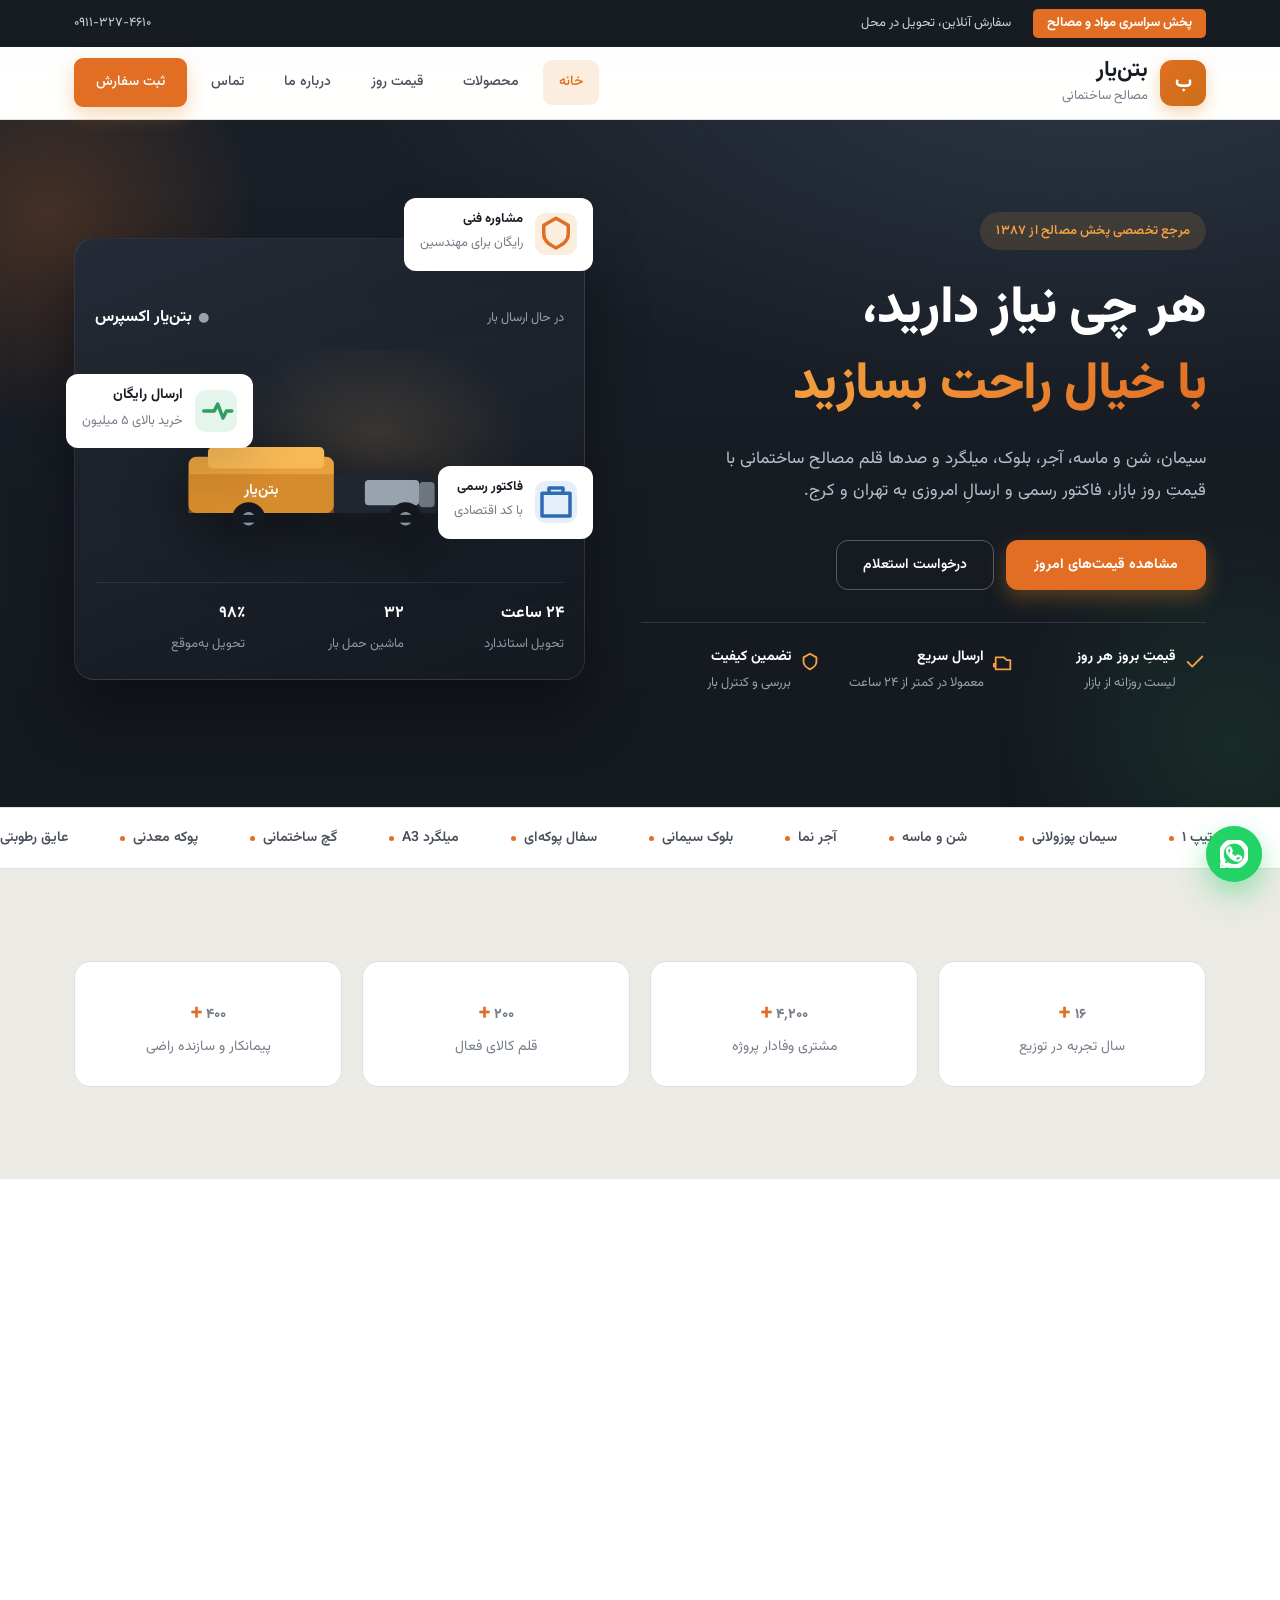
==== commit c667ae09: "update main page" ====
--- a/index.html
+++ b/index.html
@@ -79,6 +79,8 @@
   <symbol id="i-mail" viewBox="0 0 24 24"><rect x="3" y="5" width="18" height="14" rx="2"/><path d="m3 6 9 7 9-7"/></symbol>
   <symbol id="i-pin" viewBox="0 0 24 24"><path d="M21 10c0 7-9 12-9 12S3 17 3 10a9 9 0 0 1 18 0z"/><circle cx="12" cy="10" r="3"/></symbol>
   <symbol id="i-clock" viewBox="0 0 24 24"><circle cx="12" cy="12" r="10"/><path d="M12 6v6l4 2"/></symbol>
+  <symbol id="i-chevron" viewBox="0 0 24 24"><path d="M6 9l6 6 6-6"/></symbol>
+  <symbol id="i-wa" viewBox="0 0 24 24"><path d="M17.472 14.382c-.297-.149-1.758-.867-2.03-.967-.273-.099-.471-.148-.67.15-.197.297-.767.966-.94 1.164-.173.199-.347.223-.644.075-.297-.15-1.255-.463-2.39-1.475-.883-.788-1.48-1.761-1.653-2.059-.173-.297-.018-.458.13-.606.134-.133.298-.347.446-.52.149-.174.198-.298.298-.497.099-.198.05-.371-.025-.52-.075-.149-.669-1.612-.916-2.207-.242-.579-.487-.5-.669-.51-.173-.008-.371-.01-.57-.01-.198 0-.52.074-.792.372-.272.297-1.04 1.016-1.04 2.479 0 1.462 1.065 2.875 1.213 3.074.149.198 2.096 3.2 5.077 4.487.709.306 1.262.489 1.694.625.712.227 1.36.195 1.871.118.571-.085 1.758-.719 2.006-1.413.248-.694.248-1.289.173-1.413-.074-.124-.272-.198-.57-.347m-5.421 7.403h-.004a9.87 9.87 0 01-5.031-1.378l-.361-.214-3.741.982.998-3.648-.235-.374a9.86 9.86 0 01-1.51-5.26c.001-5.45 4.436-9.884 9.888-9.884 2.64 0 5.122 1.03 6.988 2.898a9.825 9.825 0 012.893 6.994c-.003 5.45-4.437 9.884-9.885 9.884m8.413-18.297A11.815 11.815 0 0012.05 0C5.495 0 .16 5.335.157 11.892c0 2.096.547 4.142 1.588 5.945L.057 24l6.305-1.654a11.882 11.882 0 005.683 1.448h.005c6.554 0 11.89-5.335 11.893-11.893a11.821 11.821 0 00-3.48-8.413z"/></symbol>
 </svg>
 
 <!-- ============ Top bar ============ -->
@@ -166,7 +168,7 @@
               <rect x="14" y="40" width="150" height="58" rx="8" fill="#E8A13C"/>
               <path d="M14 58 L164 58 L164 98 L14 98 Z" fill="#C97A20" opacity=".55"/>
               <rect x="34" y="30" width="120" height="22" rx="5" fill="#F7B955"/>
-              <text x="60" y="78" font-family="Vazirmatn" font-size="15" fill="#fff" font-weight="700">بتن‌یار</text>
+              <text x="89" y="78" text-anchor="middle" font-family="Vazirmatn" font-size="15" fill="#fff" font-weight="700">بتن‌یار</text>
               <path d="M196 54 L248 54 Q270 54 270 72 L270 98 L164 98 L164 58 Z" fill="#20262F"/>
               <rect x="196" y="64" width="56" height="26" rx="4" fill="#a8b2bd" opacity=".9"/>
               <rect x="252" y="66" width="16" height="26" rx="4" fill="#a8b2bd" opacity=".6"/>
@@ -256,6 +258,7 @@
       <span class="badge">قیمت روز</span>
       <h2>این هفته چی بفروشیم؟</h2>
       <p>قیمت‌های نمادین هر هفته به‌روز می‌شوند؛ برای قیمت دقیقِ امروز کالاها از تیم فروش استعلام بگیرید.</p>
+      <span class="head-date">آخرین به‌روزرسانی قیمت‌ها: <b id="priceDate">…</b></span>
     </div>
     <div class="price-grid">
       <article class="price-card reveal">
@@ -264,6 +267,8 @@
           <h3 class="pc-title">سیمان تیپ ۱ (پاکت ۵۰‌کیلویی)</h3>
           <div class="pc-foot"><span class="pc-price">۸۷,۵۰۰ <small>تومان</small></span><span class="pc-unit">بازار</span></div>
           <a class="pc-link" href="product.html">جزئیات محصول <svg class="ic"><use href="#i-arrow"/></svg></a>
+          
+          <a class="pc-wa" href="https://wa.me/989113274610" target="_blank" rel="noopener">سفارش از طریق واتساپ <svg class="ic"><use href="#i-wa"/></svg></a>
         </div>
       </article>
       <article class="price-card reveal">
@@ -272,6 +277,8 @@
           <h3 class="pc-title">شن شسته (درجه یک)</h3>
           <div class="pc-foot"><span class="pc-price">۳۷۵,۰۰۰ <small>تومان/تن</small></span><span class="pc-unit">تحویل کرج</span></div>
           <a class="pc-link" href="#contact">استعلام قیمت <svg class="ic"><use href="#i-arrow"/></svg></a>
+          
+          <a class="pc-wa" href="https://wa.me/989113274610" target="_blank" rel="noopener">سفارش از طریق واتساپ <svg class="ic"><use href="#i-wa"/></svg></a>
         </div>
       </article>
       <article class="price-card reveal">
@@ -280,6 +287,8 @@
           <h3 class="pc-title">پوکه معدنی</h3>
           <div class="pc-foot"><span class="pc-price">۶۲۰,۰۰۰ <small>تومان/تن</small></span><span class="pc-unit">استعلام لحظه‌ای</span></div>
           <a class="pc-link" href="#contact">استعلام قیمت <svg class="ic"><use href="#i-arrow"/></svg></a>
+          
+          <a class="pc-wa" href="https://wa.me/989113274610" target="_blank" rel="noopener">سفارش از طریق واتساپ <svg class="ic"><use href="#i-wa"/></svg></a>
         </div>
       </article>
       <article class="price-card reveal">
@@ -288,6 +297,8 @@
           <h3 class="pc-title">بلوک سیمانی ۲۰٫۲۰٫۴۰</h3>
           <div class="pc-foot"><span class="pc-price">۲۶,۵۰۰ <small>تومان</small></span><span class="pc-unit">عدد</span></div>
           <a class="pc-link" href="#contact">استعلام قیمت <svg class="ic"><use href="#i-arrow"/></svg></a>
+          
+          <a class="pc-wa" href="https://wa.me/989113274610" target="_blank" rel="noopener">سفارش از طریق واتساپ <svg class="ic"><use href="#i-wa"/></svg></a>
         </div>
       </article>
       <article class="price-card reveal">
@@ -296,6 +307,8 @@
           <h3 class="pc-title">میلگرد A3 (سایز ۱۴)</h3>
           <div class="pc-foot"><span class="pc-price">۳۲,۲۰۰ <small>تومان/کیلو</small></span><span class="pc-unit">+ شاخه‌بری</span></div>
           <a class="pc-link" href="#contact">استعلام قیمت <svg class="ic"><use href="#i-arrow"/></svg></a>
+          
+          <a class="pc-wa" href="https://wa.me/989113274610" target="_blank" rel="noopener">سفارش از طریق واتساپ <svg class="ic"><use href="#i-wa"/></svg></a>
         </div>
       </article>
       <article class="price-card reveal">
@@ -304,6 +317,8 @@
           <h3 class="pc-title">سیمان سفید</h3>
           <div class="pc-foot"><span class="pc-price">۱,۰۲۰,۰۰۰ <small>تومان/تن</small></span><span class="pc-unit">کیسه ۳۰کیلو</span></div>
           <a class="pc-link" href="#contact">استعلام قیمت <svg class="ic"><use href="#i-arrow"/></svg></a>
+          
+          <a class="pc-wa" href="https://wa.me/989113274610" target="_blank" rel="noopener">سفارش از طریق واتساپ <svg class="ic"><use href="#i-wa"/></svg></a>
         </div>
       </article>
       <article class="price-card reveal">
@@ -312,6 +327,8 @@
           <h3 class="pc-title">خاک (رس) ساختمانی</h3>
           <div class="pc-foot"><span class="pc-price">۸۹۰,۰۰۰ <small>تومان/تن</small></span><span class="pc-unit">بسته‌بندی کیسه</span></div>
           <a class="pc-link" href="#contact">استعلام قیمت <svg class="ic"><use href="#i-arrow"/></svg></a>
+          
+          <a class="pc-wa" href="https://wa.me/989113274610" target="_blank" rel="noopener">سفارش از طریق واتساپ <svg class="ic"><use href="#i-wa"/></svg></a>
         </div>
       </article>
       <article class="price-card reveal">
@@ -320,8 +337,41 @@
           <h3 class="pc-title">ایزوگام پشت‌ناری طلایی</h3>
           <div class="pc-foot"><span class="pc-price">۵۲۰,۰۰۰ <small>تومان/متر</small></span><span class="pc-unit">با نصب</span></div>
           <a class="pc-link" href="#contact">استعلام قیمت <svg class="ic"><use href="#i-arrow"/></svg></a>
-        </div>
-      </article>
+          
+          <a class="pc-wa" href="https://wa.me/989113274610" target="_blank" rel="noopener">سفارش از طریق واتساپ <svg class="ic"><use href="#i-wa"/></svg></a>
+        </div>
+      </article>
+    </div>
+  </div>
+</section>
+
+<!-- ============ Calculator ============ -->
+<section class="calc sect" id="calc">
+  <div class="container">
+    <div class="section-head reveal">
+      <span class="badge">محاسبه‌گر مصالح</span>
+      <h2>مصالح پروژه‌ات را همین‌جا حساب کن</h2>
+      <p>مساحت و ضخامت را وارد کن تا حجم بتن و مقدار تقریبی سیمان و شن و ماسه را ببینی.</p>
+    </div>
+    <div class="calc-card reveal">
+      <div class="calc-grid">
+        <label class="calc-field"><span>مساحت (مترمربع)</span><input id="calcArea" type="number" inputmode="decimal" min="0" step="any" placeholder="مثلاً ۵۰"></label>
+        <label class="calc-field"><span>ضخامت (سانتی‌متر)</span><input id="calcDepth" type="number" inputmode="decimal" min="0" step="any" placeholder="مثلاً ۱۰"></label>
+        <label class="calc-field"><span>نوع مصرف</span>
+          <select id="calcMix">
+            <option value="350">ساخت‌وساز عمومی (۳۵۰ کیلو سیمان)</option>
+            <option value="300">کف‌پوش و موزاییک (۳۰۰ کیلو)</option>
+            <option value="400">بتن مقاومت بالا (۴۰۰ کیلو)</option>
+          </select>
+        </label>
+      </div>
+      <div class="calc-out">
+        <div class="calc-result"><b id="calcVol">—</b><span>حجم بتن (مترمکعب)</span></div>
+        <div class="calc-result"><b id="calcCement">—</b><span>سیمان (کیسه ۵۰ کیلویی)</span></div>
+        <div class="calc-result"><b id="calcSand">—</b><span>شن و ماسه (تن)</span></div>
+        <div class="calc-result"><b id="calcWater">—</b><span>آب (لیتر)</span></div>
+      </div>
+      <p class="calc-note">تخمین تقریبی بر اساس میانگین مصرف استاندارد؛ برای استعلام دقیق، مشاوره رایگان بگیرید.</p>
     </div>
   </div>
 </section>
@@ -355,6 +405,61 @@
       <div class="t-card reveal"><div class="t-stars">★★★★★</div><p>برای یک پروژه ۱۲ واحدی، تمام مصالح را از بتن‌یار گرفتیم. برنامه‌ریزی تحویل عالی بود و هر بار بار درست و به‌موقع به محل پروژه رسید.</p><div class="t-who"><div class="t-av">ع</div><div><b>علی رضایی</b><span>مدیر پروژه ساختمانی — شهرک غرب</span></div></div></div>
       <div class="t-card reveal"><div class="t-stars">★★★★★</div><p>قیمت‌هایشان همیشه واضح بود و قبلِ نهایی‌کردن خرید هم مشاوره فنی رایگان گرفتیم. چند سال است که برای سیمان و میلگرد، مشتری ثابت‌شان هستیم.</p><div class="t-who"><div class="t-av">م</div><div><b>مریم انصاری</b><span>معمار و پیمانکار داخلی</span></div></div></div>
       <div class="t-card reveal"><div class="t-stars">★★★★★</div><p>به‌عنوان یک فروشنده خرد، ثبات قیمت و پاسخ‌گویی آنلاین را خیلی دوست دارم. همیشه بار را همان روز یا فردا صبح تحویل می‌گیرم.</p><div class="t-who"><div class="t-av">ح</div><div><b>حسین مرادی</b><span>فروشنده مصالح محله تهرانپارس</span></div></div></div>
+    </div>
+  </div>
+</section>
+
+<!-- ============ FAQ ============ -->
+<section class="faq sect paper" id="faq">
+  <div class="container">
+    <div class="section-head reveal">
+      <span class="badge">پرسش‌های پرتکرار</span>
+      <h2>شاید پاسخ سوال‌تان اینجا باشد</h2>
+      <p>پاسخ پرسش‌های رایج پیمانکاران و خریداران؛ اگر سوال‌تان اینجا نبود، در واتساپ در دسترسیم.</p>
+    </div>
+    <div class="faq">
+      <div class="faq-item reveal">
+        <button class="faq-btn" type="button" aria-expanded="false">
+          چگونه از قیمت امروز استعلام بگیرم؟
+          <svg class="ic"><use href="#i-chevron"/></svg>
+        </button>
+        <div class="faq-panel"><div><p>کافی است از دکمه واتساپ یا شماره تماس در بالای سایت استفاده کنید؛ استعلام رایگان است و بدون هیچ تعهدی، قیمت دقیق امروز برایتان ارسال می‌شود.</p></div></div>
+      </div>
+      <div class="faq-item reveal">
+        <button class="faq-btn" type="button" aria-expanded="false">
+          حداقل مقدار سفارش چقدر است؟
+          <svg class="ic"><use href="#i-chevron"/></svg>
+        </button>
+        <div class="faq-panel"><div><p>برای مصالح فله حداقل یک تن و برای محصولات پاکتی حداقل یک بسته کامل است. در برخی اقلام امکان سفارش کمتر هم فراهم است.</p></div></div>
+      </div>
+      <div class="faq-item reveal">
+        <button class="faq-btn" type="button" aria-expanded="false">
+          بار سفارش چقدر طول می‌کشد برسد؟
+          <svg class="ic"><use href="#i-chevron"/></svg>
+        </button>
+        <div class="faq-panel"><div><p>سفارش‌های تهران و کرج معمولا زیر ۲۴ ساعت و در اغلب موارد همان روز تحویل می‌شوند. زمان دقیق هنگام ثبت سفارش اعلام می‌شود.</p></div></div>
+      </div>
+      <div class="faq-item reveal">
+        <button class="faq-btn" type="button" aria-expanded="false">
+          آیا فاکتور رسمی صادر می‌کنید؟
+          <svg class="ic"><use href="#i-chevron"/></svg>
+        </button>
+        <div class="faq-panel"><div><p>بله؛ تمامی فروش‌ها با فاکتور رسمی دارای کد اقتصادی صادر می‌شود که برای پروژه‌ها و ممیزی‌ها قابل استفاده است.</p></div></div>
+      </div>
+      <div class="faq-item reveal">
+        <button class="faq-btn" type="button" aria-expanded="false">
+          در صورت مغایرت بار، تکلیف چیست؟
+          <svg class="ic"><use href="#i-chevron"/></svg>
+        </button>
+        <div class="faq-panel"><div><p>تیم ما بار را هنگام تخلیه در محل پروژه کنترل می‌کند. در صورت هر مغایرت، فوری و بدون قید و شرط برطرف می‌شود.</p></div></div>
+      </div>
+      <div class="faq-item reveal">
+        <button class="faq-btn" type="button" aria-expanded="false">
+          امکان خرید نسیه دارید؟
+          <svg class="ic"><use href="#i-chevron"/></svg>
+        </button>
+        <div class="faq-panel"><div><p>بله؛ برای مشتریان دائمی و پیمانکاران با سابقه، شرایط نسیه با هماهنگی کارشناس فروش فراهم است.</p></div></div>
+      </div>
     </div>
   </div>
 </section>
@@ -422,6 +527,9 @@
   </div>
 </footer>
 
+<!-- ============ WhatsApp FAB ============ -->
+<a class="wa-fab" href="https://wa.me/989113274610" target="_blank" rel="noopener" aria-label="گفتگو در واتساپ"><svg class="ic"><use href="#i-wa"/></svg></a>
+
 <!-- ============ Back to top ============ -->
 <button id="toTop" aria-label="بازگشت به بالا"><svg class="ic"><use href="#i-up"/></svg></button>
 
--- a/css/style.css
+++ b/css/style.css
@@ -685,6 +685,11 @@
   overflow: hidden;
 }
 
+/* Desktop nav is hidden by default; burger + drawer serve mobile/tablet */
+.nav {
+  display: none;
+}
+
 /* Desktop navigation */
 @media (min-width: 64rem) {
   .nav {
@@ -888,6 +893,7 @@
   border: 1px solid rgba(255, 255, 255, 0.09);
   border-radius: var(--r-xl);
   padding: var(--sp-5);
+  padding-top: 4rem;
   box-shadow: 0 30px 60px rgba(0, 0, 0, 0.4);
 }
 
@@ -997,10 +1003,9 @@
 }
 
 .fc-1 {
-  top: -1.375rem;
-  right: -0.375rem;
+  top: -1.25rem;
+  right: 0.75rem;
   padding: 0.625rem 0.875rem;
-  transform: scale(0.92);
   animation: floaty 5s ease-in-out infinite;
 }
 
@@ -1015,10 +1020,10 @@
 }
 
 .fc-2 {
-  bottom: -1.125rem;
-  left: -0.5rem;
+  top: 9.5rem;
+  bottom: auto;
+  left: 0.75rem;
   padding: 0.625rem 0.875rem;
-  transform: scale(0.92);
   animation: floaty 6s ease-in-out 1s infinite;
 }
 
@@ -1104,8 +1109,8 @@
 
 @media (min-width: 48rem) {
   .fc-1 {
-    top: -3.5rem;
-    right: -0.875rem;
+    top: -1.75rem;
+    right: 1.25rem;
     padding: var(--sp-3) var(--sp-4);
     transform: none;
   }
@@ -1121,8 +1126,10 @@
   }
 
   .fc-2 {
-    bottom: -4.625rem;
-    left: -1.25rem;
+    top: 13.5rem;
+    bottom: auto;
+    left: auto;
+    right: 1.25rem;
     padding: var(--sp-3) var(--sp-4);
     transform: none;
   }
@@ -1139,8 +1146,8 @@
 
   .fc-3 {
     display: flex;
-    top: 5.5rem;
-    left: -2rem;
+    top: 7.25rem;
+    left: 1.25rem;
     animation: floaty 5.5s ease-in-out 0.6s infinite;
   }
 }
@@ -1150,6 +1157,25 @@
     grid-template-columns: 1.05fr 0.95fr;
     gap: 3.5rem;
     padding: 5.75rem 0 6.75rem;
+  }
+
+  /* Desktop two-column hero — cards may lean out of the visual into the column gap */
+  .fc-1 {
+    top: -2.5rem;
+    right: -0.5rem;
+  }
+
+  .fc-2 {
+    top: 14.25rem;
+    bottom: auto;
+    left: auto;
+    right: -0.5rem;
+  }
+
+  .fc-3 {
+    top: 8.5rem;
+    right: auto;
+    left: -0.5rem;
   }
 }
 
@@ -1503,45 +1529,66 @@
 
 .price-grid {
   display: grid;
-  grid-template-columns: repeat(auto-fill, minmax(16rem, 1fr));
+  grid-template-columns: repeat(auto-fill, minmax(15.5rem, 1fr));
   gap: var(--sp-3);
 }
 
+.price-grid > * {
+  min-width: 0;
+}
+
 .price-card {
+  position: relative;
+  display: flex;
+  flex-direction: column;
   background: var(--surface);
   border: 1px solid var(--line);
   border-radius: var(--r-xl);
   overflow: hidden;
-  display: flex;
-  flex-direction: column;
   transition:
     transform var(--dur) var(--ease),
     box-shadow var(--dur) var(--ease),
     border-color var(--dur);
 }
 
-.price-card:hover {
-  transform: translateY(-0.375rem);
-  box-shadow: var(--shadow-lg);
-  border-color: transparent;
+.price-card:hover,
+.price-card:focus-within {
+  transform: translateY(-0.5rem);
+  box-shadow: 0 24px 48px rgba(23, 27, 34, 0.1);
+  border-color: var(--line-strong);
 }
 
 .pc-media {
   position: relative;
-  height: 9rem;
+  height: 10.5rem;
   background:
     radial-gradient(
-      circle at 50% 115%,
-      rgba(226, 110, 35, 0.14),
-      transparent 55%
+      circle at 50% 120%,
+      rgba(226, 110, 35, 0.18),
+      transparent 58%
     ),
-    linear-gradient(140deg, #f1f2f4, #e7eaee);
+    linear-gradient(160deg, #f0f1f4, #e4e7ec);
   display: grid;
   place-items: center;
   overflow: hidden;
   isolation: isolate;
 }
 
+/* subtle blueprint grid backdrop */
+.pc-media::before {
+  content: "";
+  position: absolute;
+  inset: 0;
+  z-index: -1;
+  background-image:
+    linear-gradient(rgba(23, 27, 34, 0.05) 1px, transparent 1px),
+    linear-gradient(90deg, rgba(23, 27, 34, 0.05) 1px, transparent 1px);
+  background-size: 1.375rem 1.375rem;
+  -webkit-mask-image: radial-gradient(circle at 50% 70%, #000 0%, transparent 78%);
+  mask-image: radial-gradient(circle at 50% 70%, #000 0%, transparent 78%);
+}
+
+/* shine sweep */
 .pc-media::after {
   content: "";
   position: absolute;
@@ -1549,35 +1596,41 @@
   background: linear-gradient(
     120deg,
     transparent 30%,
-    rgba(255, 255, 255, 0.55) 50%,
+    rgba(255, 255, 255, 0.6) 50%,
     transparent 70%
   );
-  transform: translateX(-120%);
+  transform: translateX(-130%) skewX(-8deg);
   transition: transform 0.9s var(--ease);
   pointer-events: none;
 }
 
-.price-card:hover .pc-media::after {
-  transform: translateX(120%);
+.price-card:hover .pc-media::after,
+.price-card:focus-within .pc-media::after {
+  transform: translateX(130%) skewX(-8deg);
 }
 
 .pc-icon {
-  width: 4.5rem;
-  height: 4.5rem;
-  color: var(--muted);
+  width: 5.25rem;
+  height: 5.25rem;
+  padding: 1.15rem;
+  border-radius: 1.375rem;
+  background: var(--surface);
+  box-shadow: 0 14px 30px rgba(23, 27, 34, 0.14);
+  color: var(--accent);
   fill: none;
   stroke: currentColor;
-  stroke-width: 1.8;
+  stroke-width: 1.7;
   stroke-linecap: round;
   stroke-linejoin: round;
   transition:
     transform var(--dur) var(--ease),
+    box-shadow var(--dur) var(--ease),
     color var(--dur);
 }
 
 .price-card:hover .pc-icon {
-  color: var(--accent);
-  transform: scale(1.1) translateY(-0.25rem);
+  transform: translateY(-0.3rem) scale(1.05);
+  box-shadow: 0 18px 34px rgba(226, 110, 35, 0.24);
 }
 
 .pc-tag {
@@ -1588,23 +1641,27 @@
   color: #fff;
   font-size: 0.71875rem;
   font-weight: 700;
-  padding: 0.25rem 0.6875rem;
+  letter-spacing: 0.2px;
+  padding: 0.3125rem 0.75rem;
   border-radius: var(--r-full);
   z-index: 2;
-  box-shadow: var(--shadow-sm);
+  box-shadow: 0 6px 14px rgba(201, 122, 28, 0.35);
 }
 
 .pc-tag--stock {
   background: linear-gradient(135deg, var(--green), var(--green-strong));
+  box-shadow: 0 6px 14px rgba(47, 158, 95, 0.32);
 }
 
 .pc-tag--sale {
   background: linear-gradient(135deg, var(--blue), var(--blue-strong));
+  box-shadow: 0 6px 14px rgba(47, 107, 179, 0.32);
 }
 
 .pc-body {
   display: flex;
   flex-direction: column;
+  flex: 1;
   gap: var(--sp-4);
   padding: var(--sp-5);
 }
@@ -1644,57 +1701,49 @@
   font-size: var(--fs-xs);
   color: var(--muted);
   background: var(--bg-soft);
+  border: 1px solid var(--line);
   padding: 0.25rem 0.625rem;
   border-radius: var(--r-full);
   white-space: nowrap;
 }
 
+/* Always-visible action link — full-width outline CTA */
 .pc-link {
   display: inline-flex;
   align-items: center;
-  gap: 0.375rem;
-  font-size: var(--fs-sm);
-  font-weight: 600;
+  justify-content: center;
+  gap: 0.5rem;
+  width: 100%;
+  padding: 0.6875rem var(--sp-4);
+  border: 1.5px solid var(--accent);
+  border-radius: var(--r-md);
+  background: var(--surface);
   color: var(--accent);
-  transition: gap var(--dur-fast);
+  font-size: var(--fs-sm);
+  font-weight: 700;
+  transition:
+    background var(--dur-fast),
+    color var(--dur-fast),
+    box-shadow var(--dur-fast),
+    transform var(--dur-fast);
 }
 
 .pc-link .ic {
-  width: 1.125rem;
-  height: 1.125rem;
+  width: 1rem;
+  height: 1rem;
   transition: transform var(--dur-fast);
 }
 
-.pc-link:hover {
-  gap: 0.625rem;
+.pc-link:hover,
+.pc-link:focus-visible {
+  background: var(--accent);
+  color: #fff;
+  box-shadow: var(--shadow-accent);
+  transform: translateY(-0.125rem);
 }
 
 .pc-link:hover .ic {
-  transform: translateX(-0.125rem);
-}
-
-/* On precise-pointer devices the inquiry link reveals on hover */
-@media (hover: hover) and (pointer: fine) {
-  .pc-link {
-    max-height: 0;
-    margin: calc(-1 * var(--sp-4)) 0 0; /* cancel the flex gap while collapsed */
-    opacity: 0;
-    overflow: hidden;
-    transform: translateY(0.25rem);
-    transition:
-      opacity var(--dur),
-      transform var(--dur),
-      max-height var(--dur),
-      margin var(--dur);
-  }
-
-  .price-card:hover .pc-link,
-  .price-card:focus-within .pc-link {
-    max-height: 2rem;
-    margin: 0;
-    opacity: 1;
-    transform: none;
-  }
+  transform: translateX(-0.1875rem);
 }
 
 @media (min-width: 64rem) {
@@ -2504,8 +2553,11 @@
 }
 
 .ps-media .pc-icon {
-  width: 9rem;
-  height: 9rem;
+  width: 8.5rem;
+  height: 8.5rem;
+  padding: 1.75rem;
+  border-radius: 2rem;
+  box-shadow: 0 24px 48px rgba(23, 27, 34, 0.16);
 }
 
 .ps-media .pc-tag {
@@ -2939,23 +2991,6 @@
 .contact-grid {
   display: grid;
   gap: var(--sp-8);
-}
-
-.map-wrap {
-  position: relative;
-  border: 1px solid var(--line);
-  border-radius: var(--r-xl);
-  overflow: hidden;
-  min-height: 22rem;
-  box-shadow: var(--shadow);
-}
-
-.map-wrap iframe {
-  position: absolute;
-  inset: 0;
-  width: 100%;
-  height: 100%;
-  border: 0;
 }
 
 @media (min-width: 64rem) {
@@ -3155,3 +3190,530 @@
   color: var(--muted);
   line-height: 2;
 }
+
+/* --------------------------------------------------------------------------
+   29 · Responsive polish & fine-tuning
+   -------------------------------------------------------------------------- */
+
+/* Wide text never overflows its grid cell */
+.cat-grid > *,
+.why-grid > *,
+.t-grid > *,
+.step-grid > *,
+.value-grid > *,
+.info-grid > *,
+.about-grid > * {
+  min-width: 0;
+}
+
+/* Scrollable spec table on narrow screens */
+.spec-wrap {
+  overflow-x: auto;
+  -webkit-overflow-scrolling: touch;
+}
+
+.spec-table {
+  min-width: 28rem;
+}
+
+/* Small phones (<= 575px) */
+@media (max-width: 35.99rem) {
+  .hero-in {
+    padding: 2.5rem 0 4rem;
+  }
+
+  .page-hero {
+    padding: 2rem 0 2.5rem;
+  }
+
+  .pc-media {
+    height: 8.75rem;
+  }
+
+  .pc-icon {
+    width: 4.5rem;
+    height: 4.5rem;
+    padding: 1rem;
+    border-radius: 1.125rem;
+  }
+
+  .ps-media .pc-icon {
+    width: 6.5rem;
+    height: 6.5rem;
+    padding: 1.4rem;
+    border-radius: 1.5rem;
+  }
+
+  .ps-media {
+    min-height: 15rem;
+    padding: var(--sp-8) var(--sp-4);
+  }
+
+  .cta-band {
+    padding: 2rem 1.375rem;
+  }
+
+  .truck-card {
+    padding: var(--sp-4);
+    padding-top: 4rem;
+  }
+
+  .truck-art {
+    height: 10.5rem;
+  }
+
+  .stat b {
+    font-size: 1.75rem;
+  }
+
+  .spec-table th,
+  .spec-table td {
+    padding: var(--sp-3) var(--sp-4);
+  }
+
+  .info-card {
+    padding: var(--sp-5) var(--sp-3);
+  }
+
+  .ps-price {
+    font-size: 1.5rem;
+  }
+
+  .ps-price-box {
+    padding: var(--sp-3) var(--sp-4);
+  }
+
+  .ps-ctas .cta,
+  .ps-ctas .cta-ghost {
+    width: 100%;
+  }
+
+  .faq-btn {
+    font-size: var(--fs-sm);
+  }
+
+  .mc-head {
+    padding: var(--sp-3) var(--sp-4);
+  }
+
+  .mc-route {
+    padding: 0.4375rem 0.75rem;
+  }
+
+  .filter-search {
+    max-width: none;
+  }
+
+  .about-facts {
+    grid-template-columns: 1fr;
+  }
+
+  .crumbs {
+    font-size: var(--fs-xs);
+  }
+}
+
+/* Landscape phones — keep the fold tight */
+@media (max-height: 30rem) and (orientation: landscape) {
+  .hero-in {
+    padding: 1.75rem 0 2.5rem;
+  }
+
+  .hero-visual,
+  .hero-points {
+    display: none;
+  }
+}
+
+/* Tablet (48rem–64rem) spacing tune */
+@media (min-width: 48rem) and (max-width: 63.99rem) {
+  .cat-grid {
+    gap: var(--sp-4);
+  }
+
+  .hero-in {
+    gap: 2.25rem;
+  }
+
+  .ps-media {
+    min-height: 16rem;
+  }
+}
+
+/* Notch / safe-area insets */
+@supports (padding: env(safe-area-inset-bottom)) {
+  .drawer .nav-foot {
+    padding-bottom: calc(1.75rem + env(safe-area-inset-bottom));
+  }
+
+  #toTop {
+    bottom: calc(1.125rem + env(safe-area-inset-bottom));
+  }
+}
+
+/* --------------------------------------------------------------------------
+    30 · Ambient canvas particles (hero / page-hero)
+   -------------------------------------------------------------------------- */
+.ambient {
+  position: absolute;
+  inset: 0;
+  z-index: -1;
+  pointer-events: none;
+}
+
+/* --------------------------------------------------------------------------
+   28 · Map location card (contact page)
+   -------------------------------------------------------------------------- */
+.map-card {
+  border: 1px solid var(--line);
+  border-radius: var(--r-xl);
+  overflow: hidden;
+  background: var(--surface);
+  box-shadow: var(--shadow);
+}
+
+.mc-head {
+  display: flex;
+  align-items: center;
+  gap: var(--sp-3);
+  padding: var(--sp-4) var(--sp-5);
+  border-bottom: 1px solid var(--line);
+}
+
+.mc-head .ic-wrap {
+  width: 2.875rem;
+  height: 2.875rem;
+  border-radius: var(--r-md);
+  background: var(--accent-soft);
+  color: var(--accent);
+  display: grid;
+  place-items: center;
+  flex: none;
+}
+
+.mc-head .ic-wrap .ic {
+  width: 1.375rem;
+  height: 1.375rem;
+}
+
+.mc-meta {
+  flex: 1;
+  min-width: 0;
+}
+
+.mc-meta b {
+  display: block;
+  font-size: var(--fs-base);
+  color: var(--ink);
+  line-height: 1.5;
+}
+
+.mc-meta span {
+  display: block;
+  font-size: var(--fs-xs);
+  color: var(--muted);
+  white-space: nowrap;
+  overflow: hidden;
+  text-overflow: ellipsis;
+}
+
+.mc-route {
+  flex: none;
+  display: inline-flex;
+  align-items: center;
+  gap: 0.375rem;
+  font-size: var(--fs-xs);
+  font-weight: 700;
+  color: var(--accent);
+  background: var(--accent-soft);
+  border-radius: var(--r-full);
+  padding: 0.5rem 0.875rem;
+  transition:
+    background var(--dur-fast),
+    color var(--dur-fast);
+}
+
+.mc-route:hover {
+  background: var(--accent);
+  color: #fff;
+}
+
+.mc-map {
+  position: relative;
+  height: 18.5rem;
+  overflow: hidden;
+  background: var(--bg-soft);
+}
+
+.mc-map iframe {
+  position: absolute;
+  inset: 0;
+  width: 100%;
+  height: 100%;
+  border: 0;
+  filter: saturate(0.85) contrast(1.02) brightness(1.02);
+}
+
+.mc-pin {
+  position: absolute;
+  top: 50%;
+  left: 50%;
+  width: 2.25rem;
+  height: 2.25rem;
+  transform: translate(-50%, -100%);
+  pointer-events: none;
+}
+
+.mc-pin i {
+  position: absolute;
+  inset: 0;
+  border-radius: 50% 50% 50% 0;
+  background: linear-gradient(135deg, var(--accent-2), var(--accent-deep));
+  transform: rotate(-45deg);
+  box-shadow: 0 10px 20px rgba(201, 111, 22, 0.45);
+}
+
+.mc-pin i::after {
+  content: "";
+  position: absolute;
+  inset: 0.55rem;
+  border-radius: 50%;
+  background: #fff;
+}
+
+.mc-pin::before {
+  content: "";
+  position: absolute;
+  bottom: 0.25rem;
+  left: 50%;
+  width: 2.75rem;
+  height: 2.75rem;
+  border-radius: 50%;
+  background: rgba(226, 110, 35, 0.28);
+  transform: translateX(-50%);
+  animation: pin-pulse 2.4s ease-out infinite;
+}
+
+@keyframes pin-pulse {
+  0% {
+    transform: translateX(-50%) scale(0.4);
+    opacity: 0.9;
+  }
+  100% {
+    transform: translateX(-50%) scale(1.6);
+    opacity: 0;
+  }
+}
+
+@media (min-width: 48rem) {
+  .mc-map {
+    height: 20rem;
+  }
+}
+
+@media (min-width: 64rem) {
+  .mc-map {
+    height: 21.5rem;
+  }
+}
+
+/* --------------------------------------------------------------------------
+    30 · Price date, WhatsApp order, WhatsApp FAB, Calculator
+   -------------------------------------------------------------------------- */
+.head-date {
+  display: block;
+  margin-top: var(--sp-3);
+  font-size: var(--fs-xs);
+  color: var(--muted);
+}
+
+.head-date b {
+  color: var(--accent);
+  font-weight: 700;
+}
+
+.pc-wa {
+  display: inline-flex;
+  align-items: center;
+  justify-content: center;
+  gap: 0.5rem;
+  width: 100%;
+  padding: 0.6875rem var(--sp-4);
+  border-radius: var(--r-md);
+  background: linear-gradient(135deg, #2ebf5f, #1fa54c);
+  color: #fff;
+  font-size: var(--fs-sm);
+  font-weight: 700;
+  box-shadow: 0 6px 14px rgba(31, 165, 76, 0.28);
+  transition:
+    transform var(--dur-fast),
+    box-shadow var(--dur-fast),
+    filter var(--dur-fast);
+}
+
+.pc-wa .ic {
+  width: 1rem;
+  height: 1rem;
+}
+
+.pc-wa:hover,
+.pc-wa:focus-visible {
+  transform: translateY(-0.125rem);
+  box-shadow: 0 10px 20px rgba(31, 165, 76, 0.38);
+  filter: brightness(1.06);
+}
+
+.wa-fab {
+  position: fixed;
+  right: 1.125rem;
+  bottom: 1.125rem;
+  width: 3.5rem;
+  height: 3.5rem;
+  border-radius: 50%;
+  display: grid;
+  place-items: center;
+  background: #25d366;
+  color: #fff;
+  box-shadow: 0 12px 28px rgba(37, 211, 102, 0.45);
+  z-index: 95;
+  transition:
+    transform var(--dur),
+    box-shadow var(--dur);
+}
+
+.wa-fab .ic {
+  width: 1.75rem;
+  height: 1.75rem;
+}
+
+.wa-fab::before {
+  content: "";
+  position: absolute;
+  inset: 0;
+  border-radius: 50%;
+  background: rgba(37, 211, 102, 0.45);
+  animation: wa-pulse 2.4s ease-out infinite;
+  z-index: -1;
+}
+
+@keyframes wa-pulse {
+  0% {
+    transform: scale(1);
+    opacity: 0.8;
+  }
+  100% {
+    transform: scale(1.7);
+    opacity: 0;
+  }
+}
+
+.wa-fab:hover,
+.wa-fab:focus-visible {
+  transform: translateY(-0.25rem);
+  box-shadow: 0 16px 34px rgba(37, 211, 102, 0.55);
+}
+
+@media (prefers-reduced-motion: reduce) {
+  .wa-fab::before {
+    animation: none;
+  }
+}
+
+/* Calculator */
+.calc {
+  background: var(--surface);
+  content-visibility: auto;
+  contain-intrinsic-size: auto 31.25rem;
+}
+
+.calc-card {
+  max-width: 52rem;
+  margin-inline: auto;
+  background: var(--paper);
+  border: 1px solid var(--line);
+  border-radius: var(--r-xl);
+  padding: var(--sp-6) var(--sp-5);
+  display: grid;
+  gap: var(--sp-6);
+}
+
+.calc-grid {
+  display: grid;
+  gap: var(--sp-4);
+}
+
+.calc-field {
+  display: grid;
+  gap: var(--sp-2);
+}
+
+.calc-field > span {
+  font-size: var(--fs-sm);
+  font-weight: 700;
+  color: var(--ink);
+}
+
+.calc-field input,
+.calc-field select {
+  width: 100%;
+  padding: 0.75rem var(--sp-4);
+  border: 1.5px solid var(--line);
+  border-radius: var(--r-md);
+  background: var(--surface);
+  color: var(--ink);
+  font-size: var(--fs-base);
+  font-family: inherit;
+  transition:
+    border-color var(--dur-fast),
+    box-shadow var(--dur-fast);
+}
+
+.calc-field input:focus,
+.calc-field select:focus {
+  outline: none;
+  border-color: var(--accent);
+  box-shadow: 0 0 0 3px var(--accent-soft);
+}
+
+.calc-out {
+  display: grid;
+  grid-template-columns: repeat(2, 1fr);
+  gap: var(--sp-3);
+}
+
+.calc-result {
+  background: var(--surface);
+  border: 1px solid var(--line);
+  border-radius: var(--r-lg);
+  padding: var(--sp-4);
+  text-align: center;
+}
+
+.calc-result b {
+  display: block;
+  font-size: var(--fs-lg);
+  font-weight: 800;
+  color: var(--accent);
+  min-height: 1.6em;
+}
+
+.calc-result span {
+  font-size: var(--fs-xs);
+  color: var(--muted);
+}
+
+.calc-note {
+  font-size: var(--fs-xs);
+  color: var(--muted);
+  text-align: center;
+}
+
+@media (min-width: 48rem) {
+  .calc-grid {
+    grid-template-columns: repeat(3, 1fr);
+  }
+
+  .calc-out {
+    grid-template-columns: repeat(4, 1fr);
+  }
+}
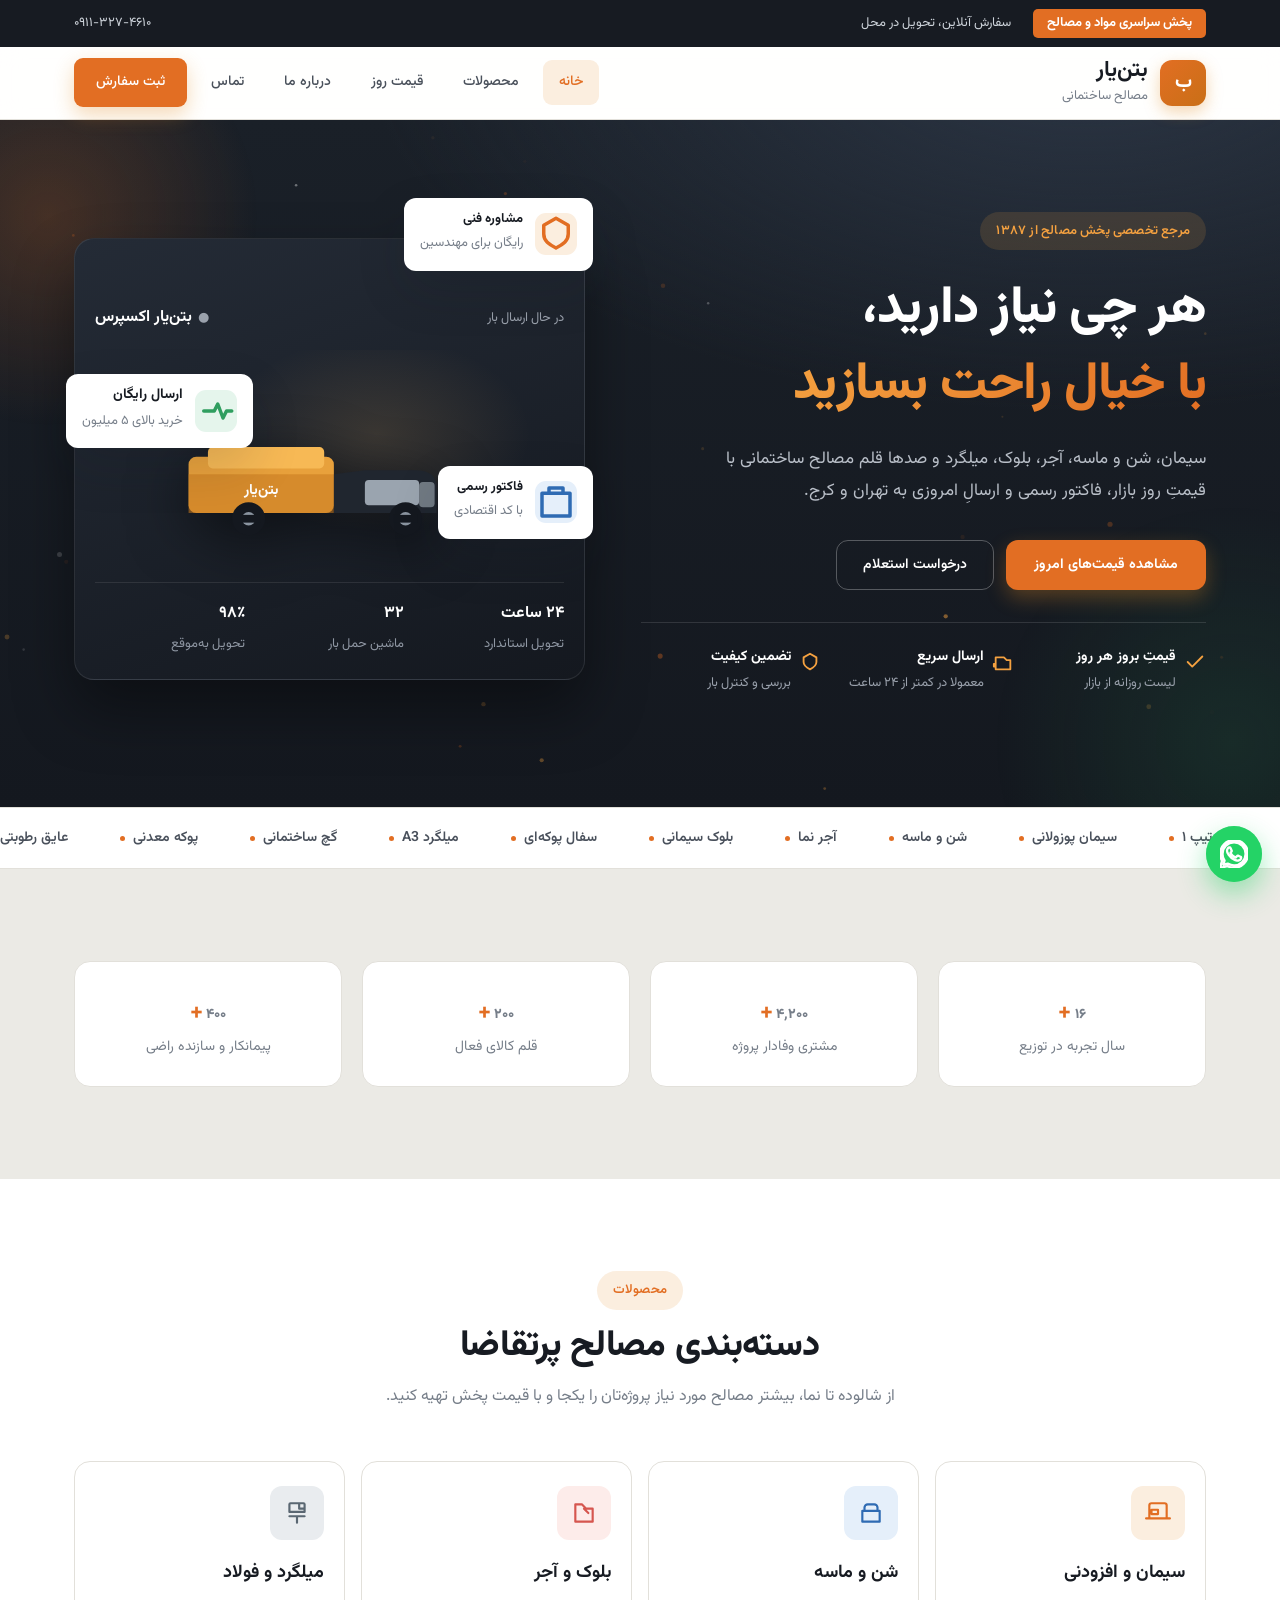
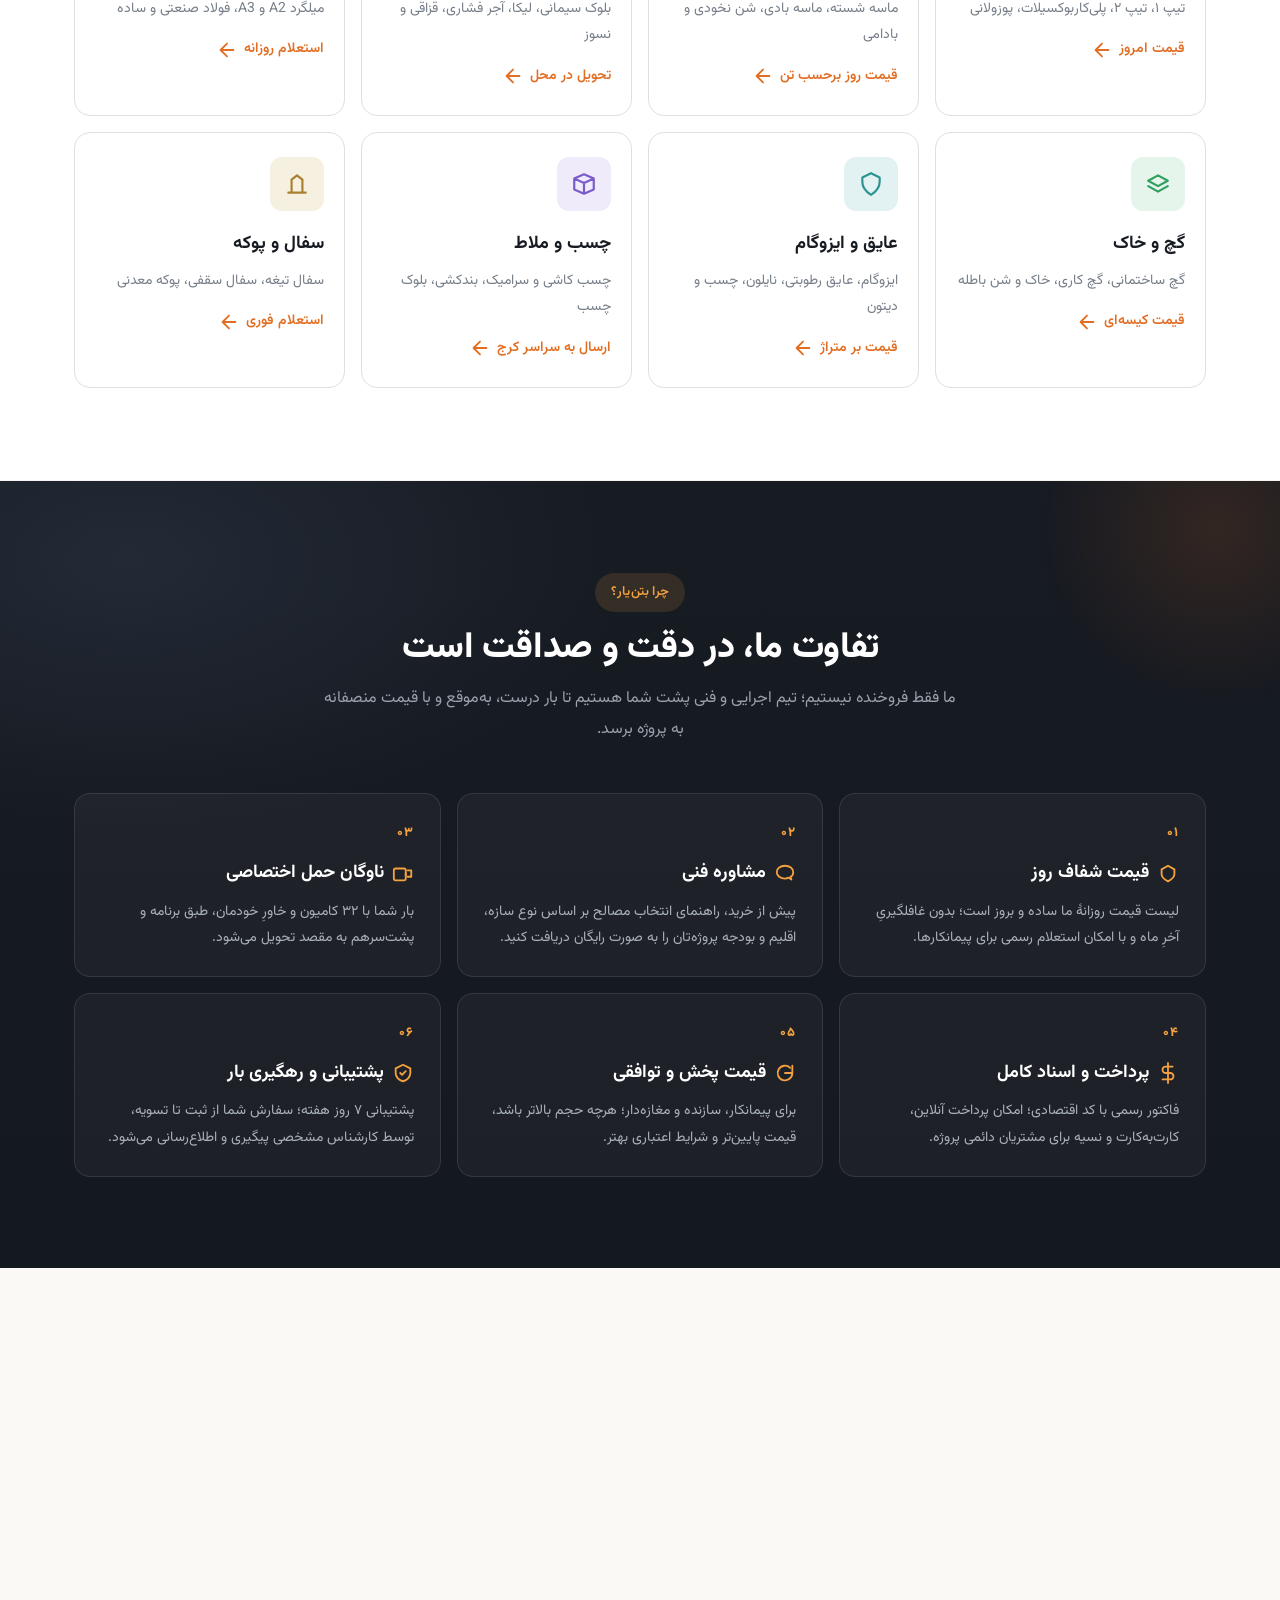
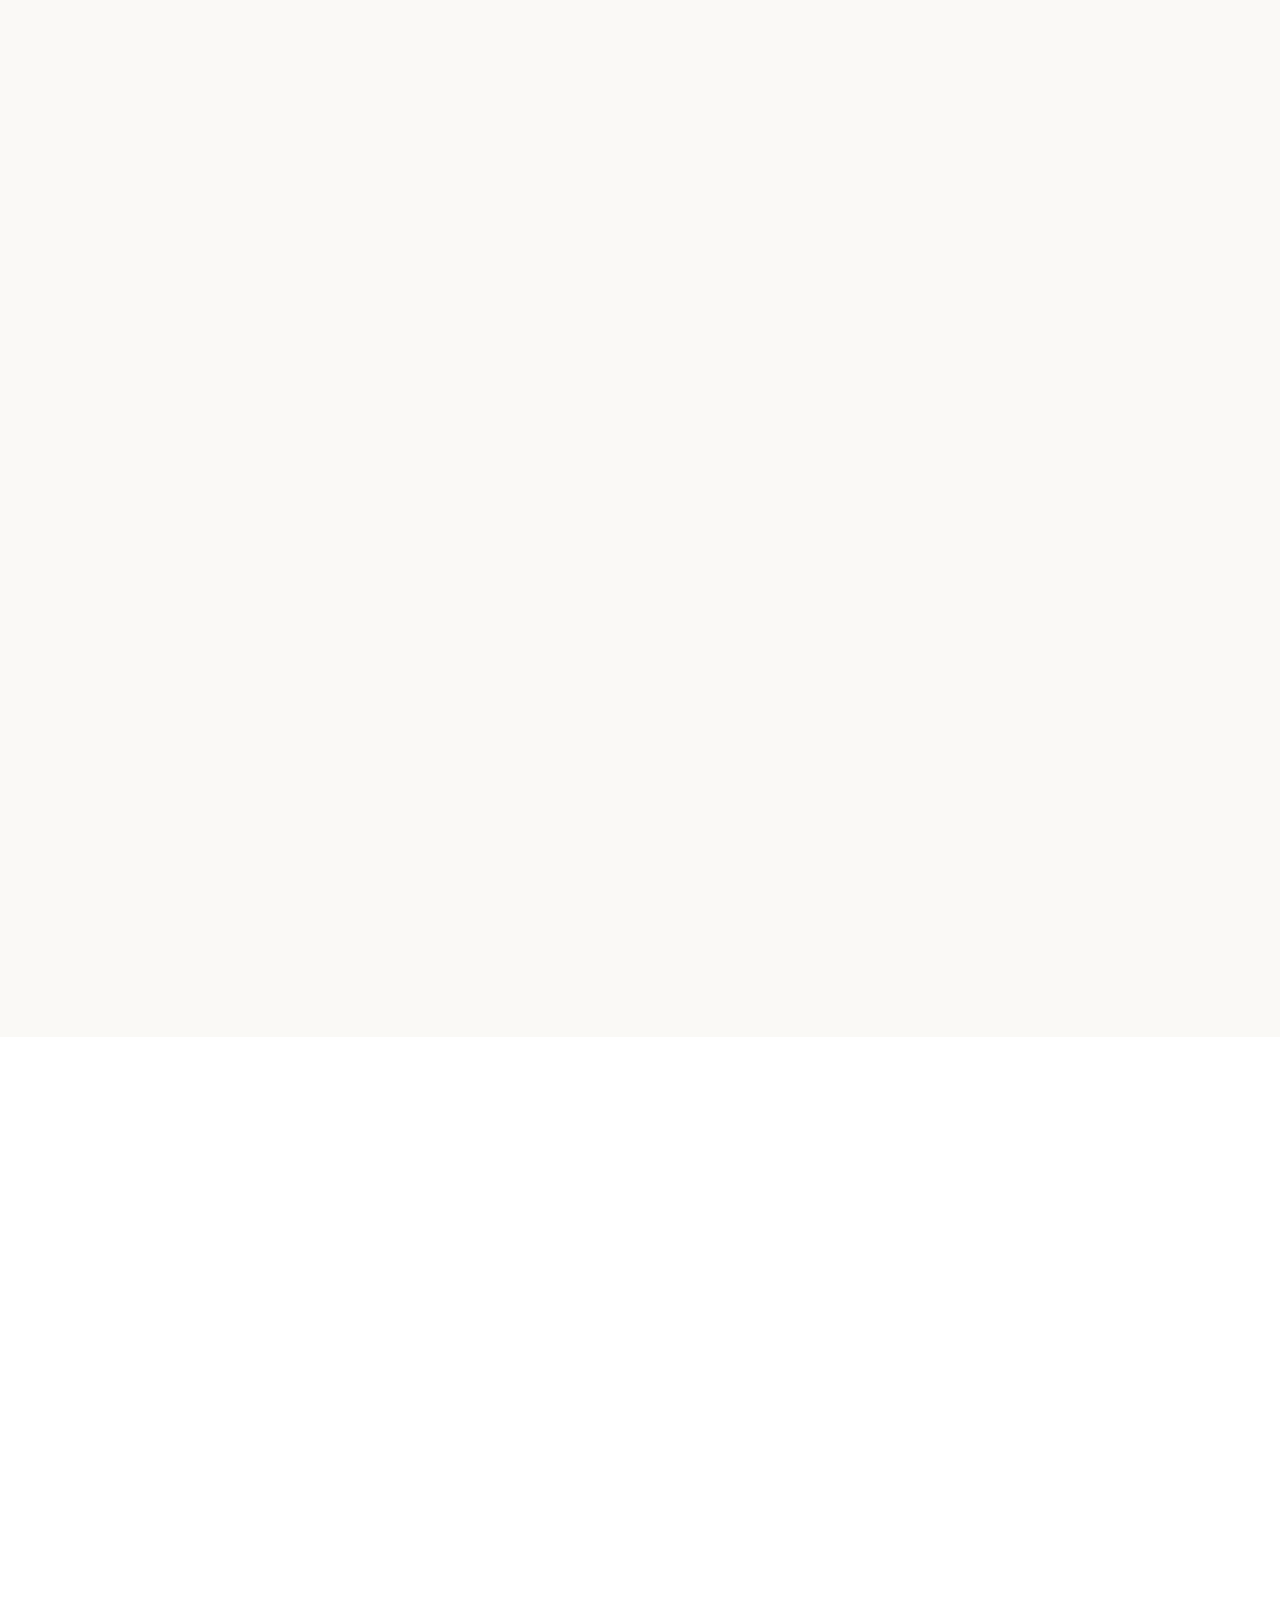
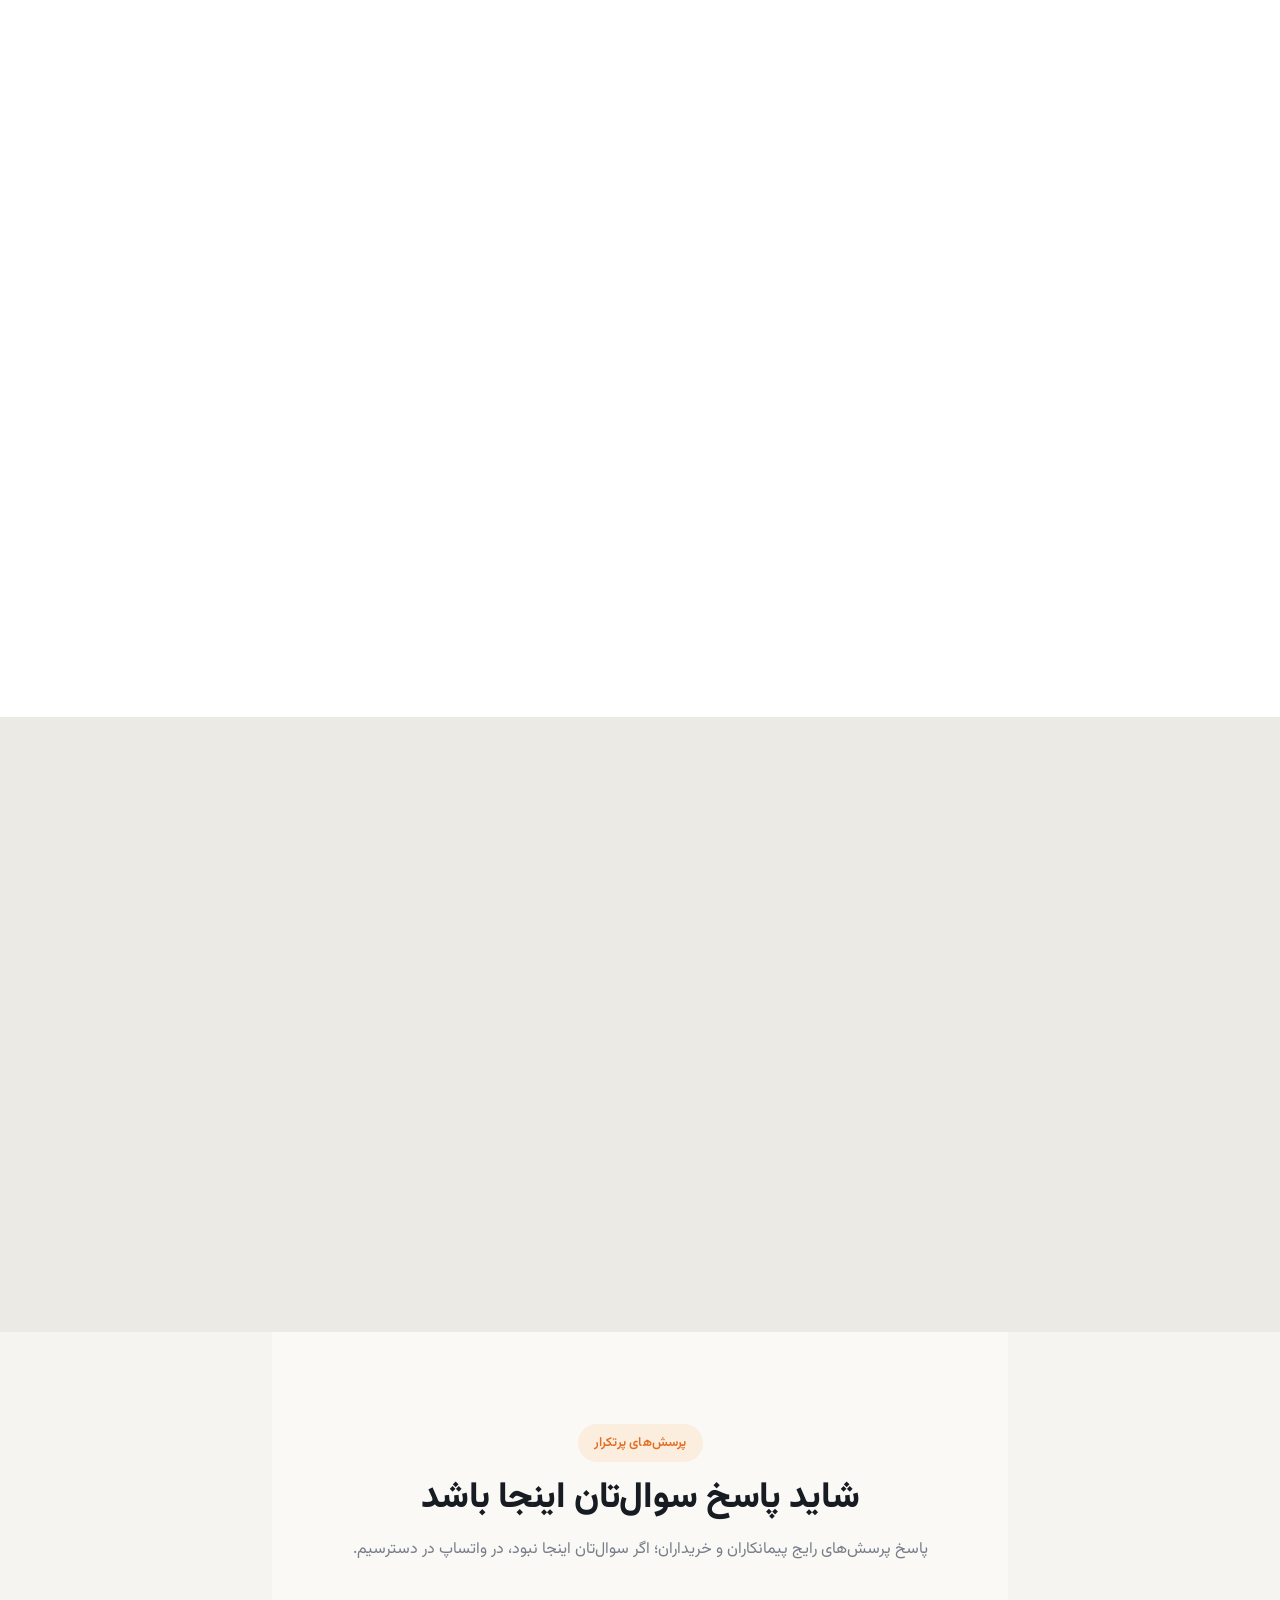
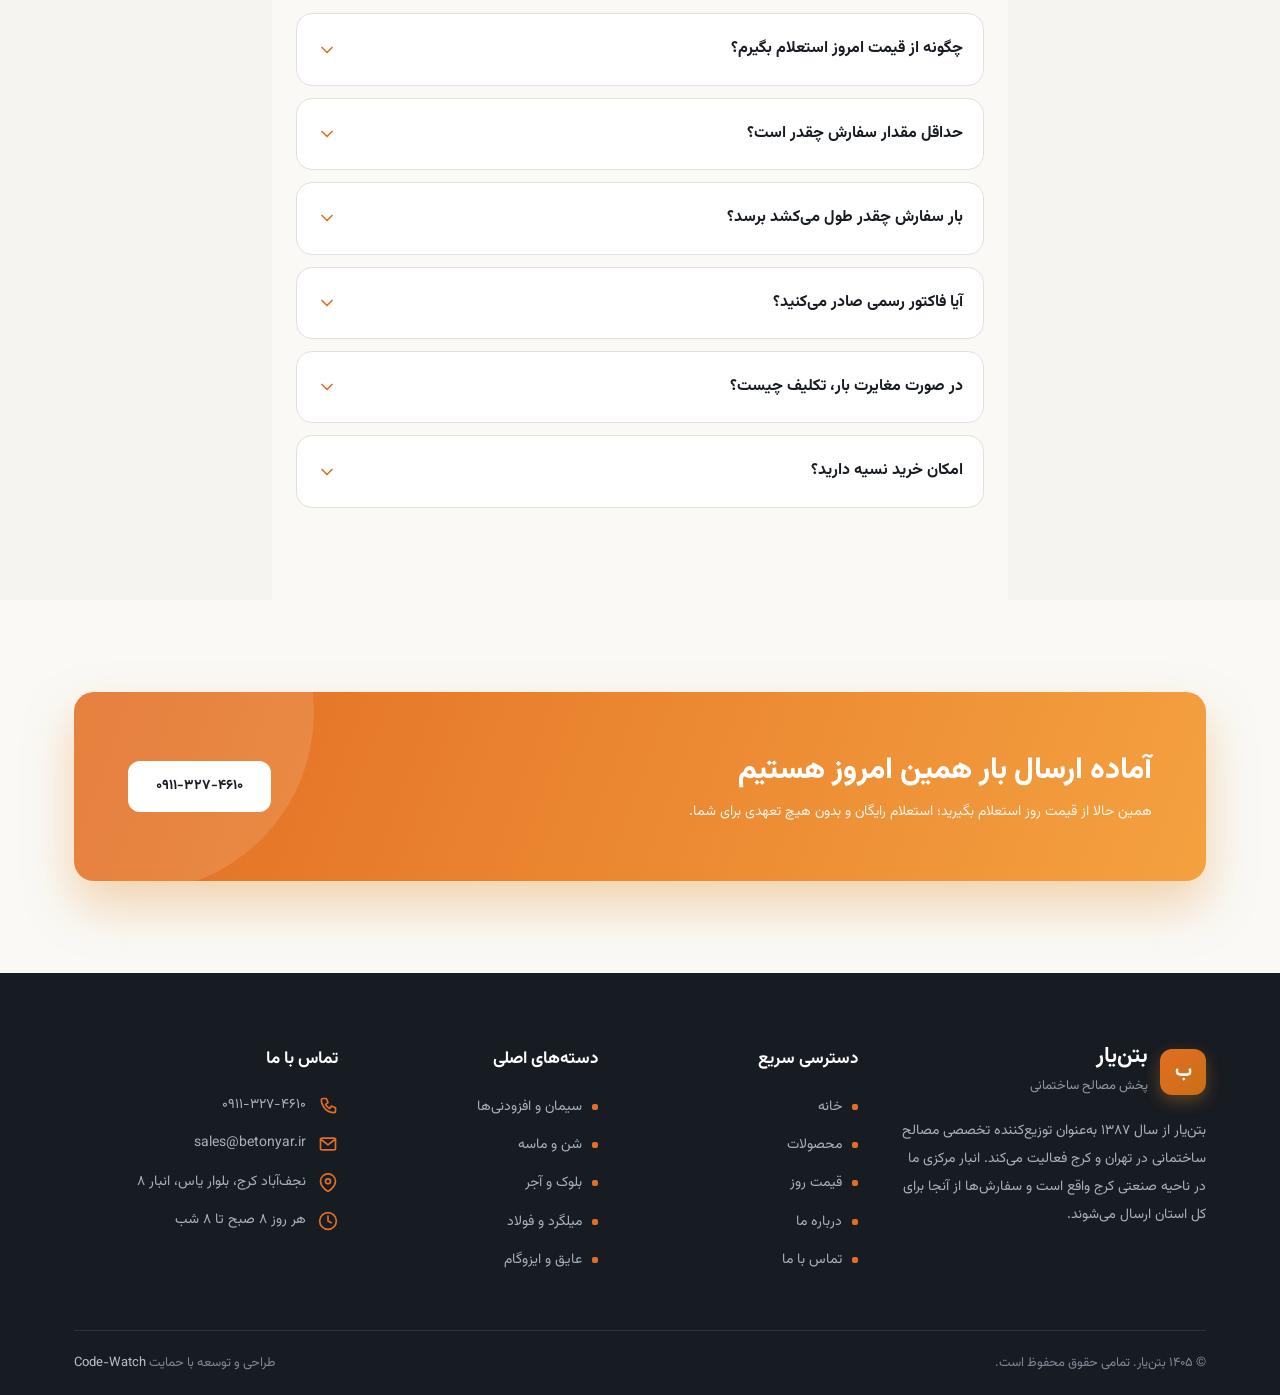
==== commit 4d63efa0: "fix(copy): rewrite price section from buyer perspective, fix typo, dynamic Jalali footer year, real " ====
--- a/index.html
+++ b/index.html
@@ -216,7 +216,7 @@
   <div class="container">
     <div class="section-head">
       <span class="badge">محصولات</span>
-      <h2>دست‌بندی مصالح پرتقاضا</h2>
+      <h2>دسته‌بندی مصالح پرتقاضا</h2>
       <p>از شالوده تا نما، بیشتر مصالح مورد نیاز پروژه‌تان را یکجا و با قیمت پخش تهیه کنید.</p>
     </div>
     <div class="cat-grid">
@@ -256,8 +256,8 @@
   <div class="container">
     <div class="section-head reveal">
       <span class="badge">قیمت روز</span>
-      <h2>این هفته چی بفروشیم؟</h2>
-      <p>قیمت‌های نمادین هر هفته به‌روز می‌شوند؛ برای قیمت دقیقِ امروز کالاها از تیم فروش استعلام بگیرید.</p>
+      <h2>قیمت امروز مصالح پرتقاضا</h2>
+      <p>این قیمت‌ها هر هفته به‌روز می‌شوند؛ برای قیمت قطعیِ لحظه‌ی خرید و موجودی انبار، از تیم فروش استعلام بگیرید.</p>
       <span class="head-date">آخرین به‌روزرسانی قیمت‌ها: <b id="priceDate">…</b></span>
     </div>
     <div class="price-grid">
@@ -521,8 +521,8 @@
       </div>
     </div>
     <div class="ft-bottom">
-      <span>© ۱۴۰۴ بتن‌یار. تمامی حقوق محفوظ است.</span>
-      <span>طراحی و توسعه با حمایت <a href="#" target="_blank" rel="noopener noreferrer">Code-Watch</a></span>
+      <span>© <span class="footer-year">۱۴۰۴</span> بتن‌یار. تمامی حقوق محفوظ است.</span>
+      <span>طراحی و توسعه با حمایت <a href="https://github.com/Code-Watch-dev/beton-yar" target="_blank" rel="noopener noreferrer">Code-Watch</a></span>
     </div>
   </div>
 </footer>
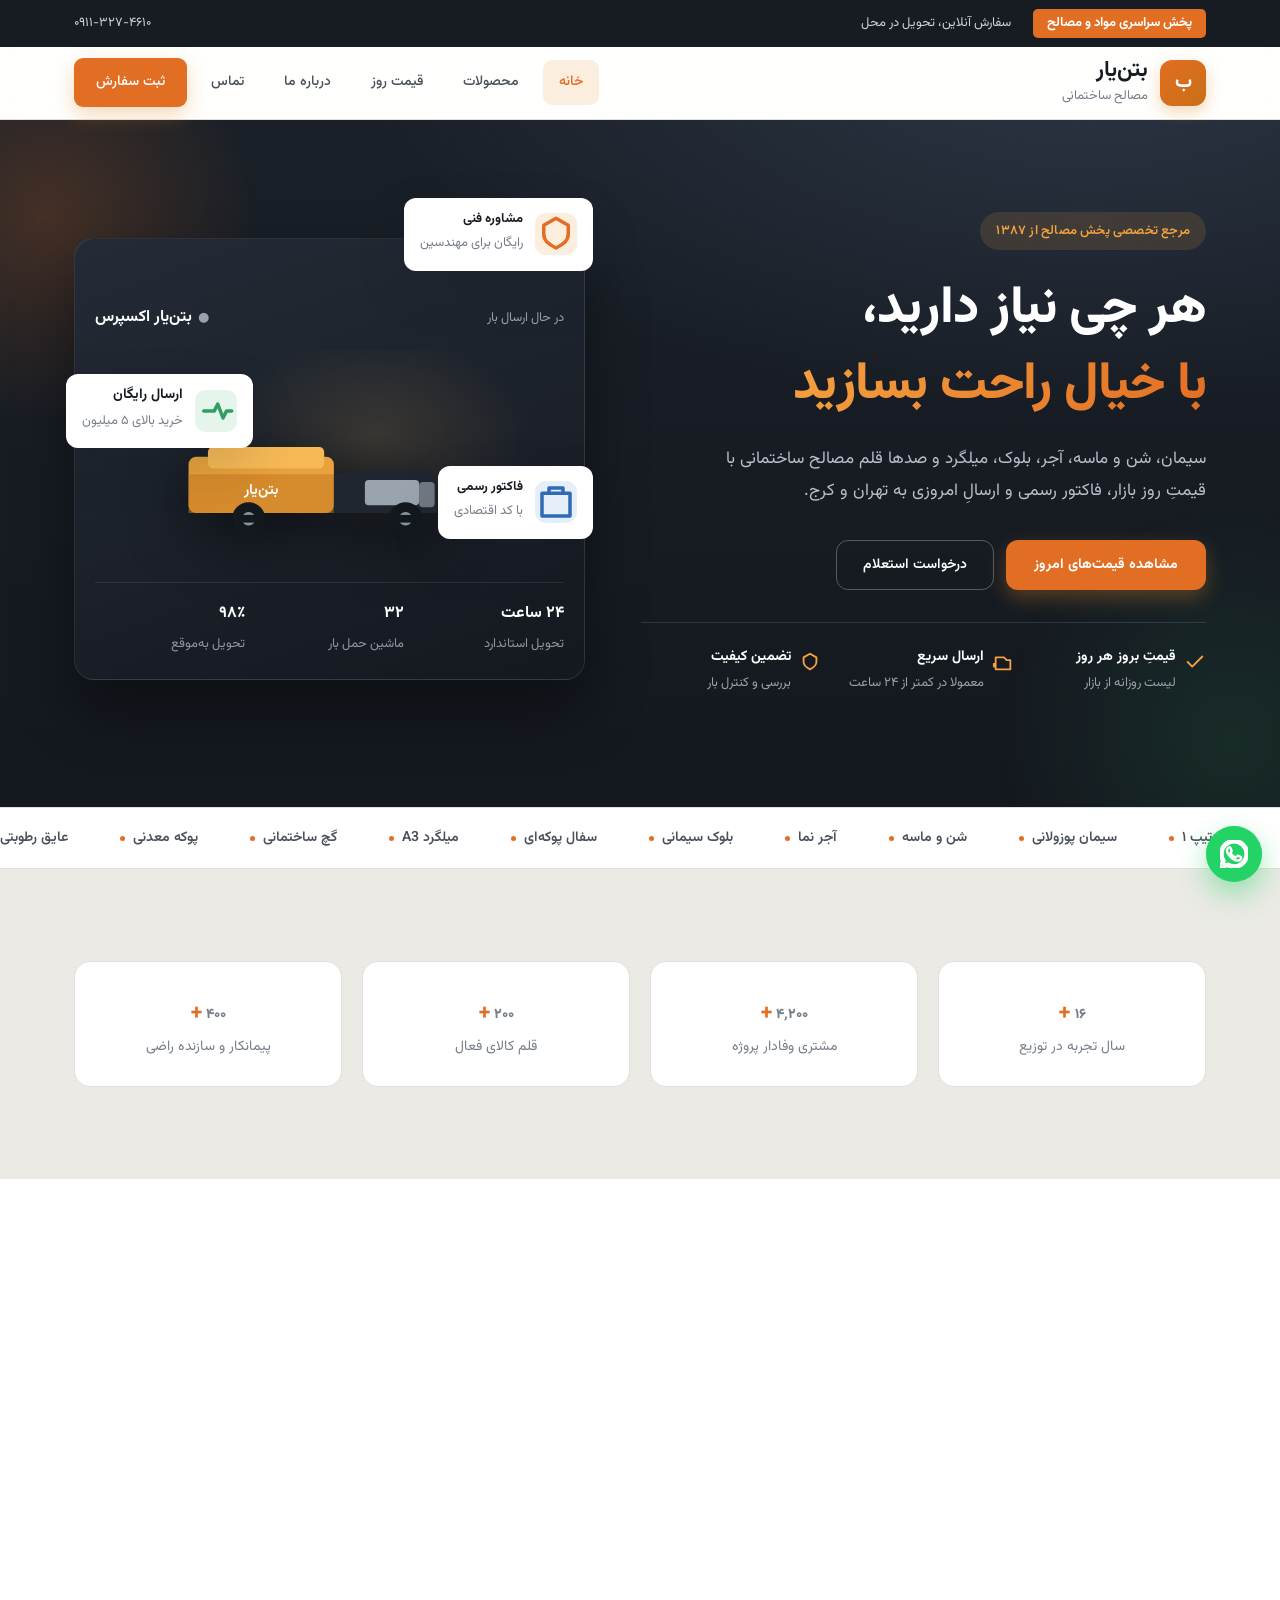
==== commit 951c2728: "feat(a11y): upgrade mobile drawer to dialog semantics with focus trap, inert background, aria-hidden" ====
--- a/index.html
+++ b/index.html
@@ -118,9 +118,9 @@
 </header>
 
 <!-- ============ Mobile drawer ============ -->
-<div class="drawer" id="drawer" aria-label="فهرست">
+<div class="drawer" id="drawer" role="dialog" aria-modal="true" aria-labelledby="drawerTitle">
   <div class="nav-head">
-    <div class="m-logo"><span class="logo-mark">ب</span>بتن‌یار</div>
+    <div class="m-logo" id="drawerTitle"><span class="logo-mark">ب</span>بتن‌یار</div>
     <button class="nav-close" id="navClose" aria-label="بستن فهرست">
       <svg class="ic ic--x"><use href="#i-x"/></svg>
     </button>
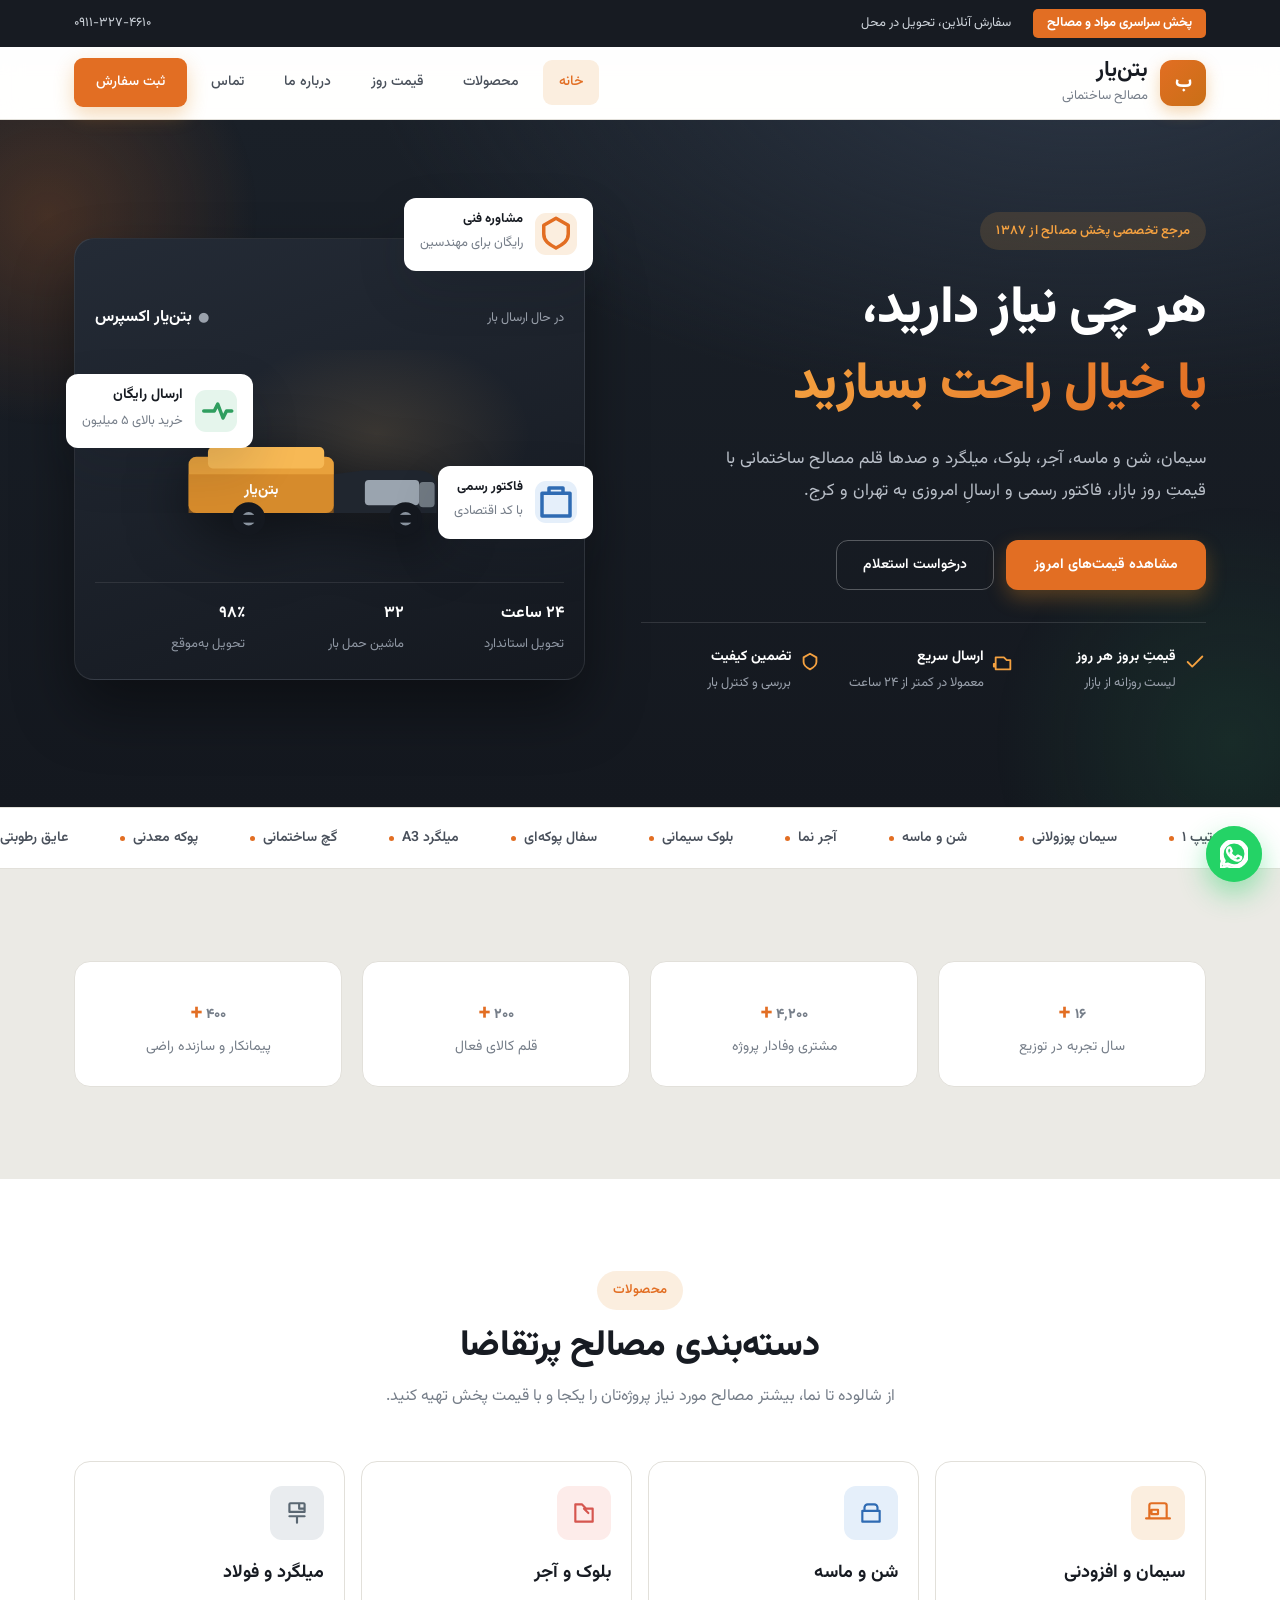
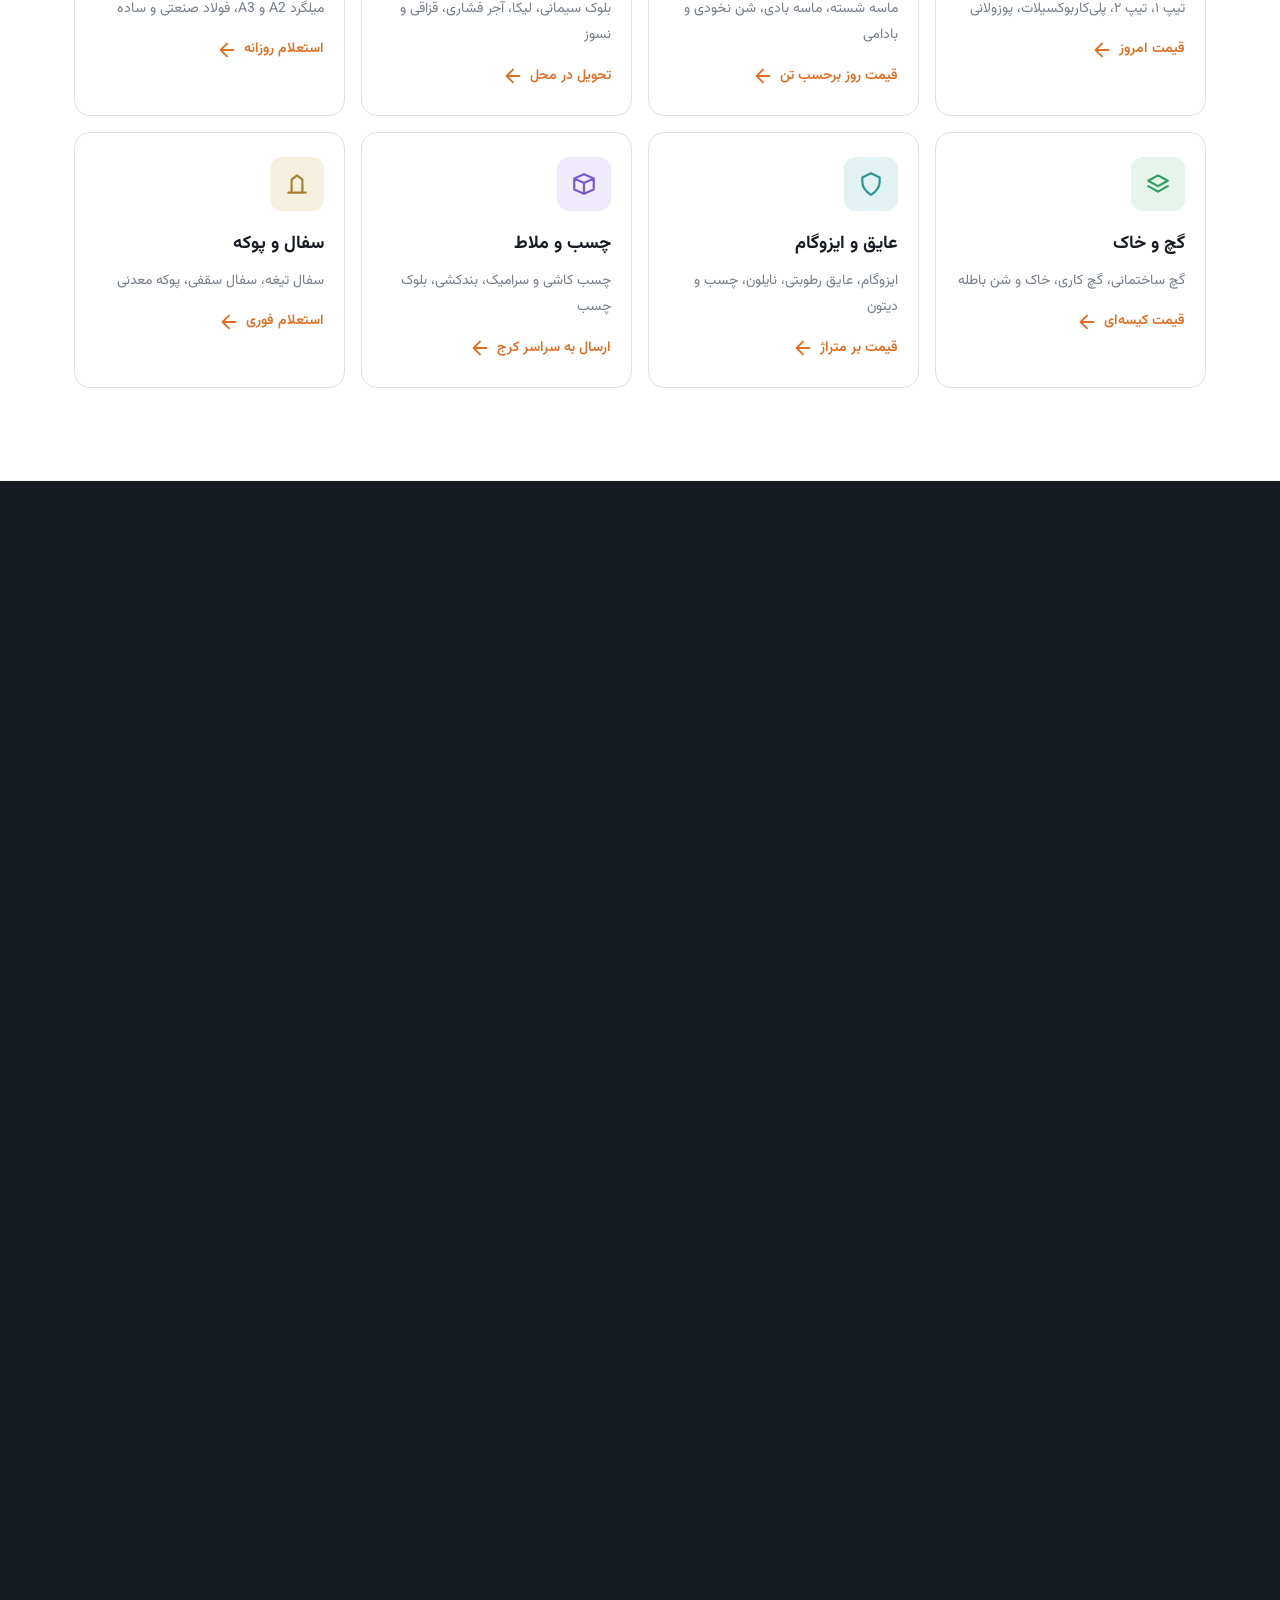
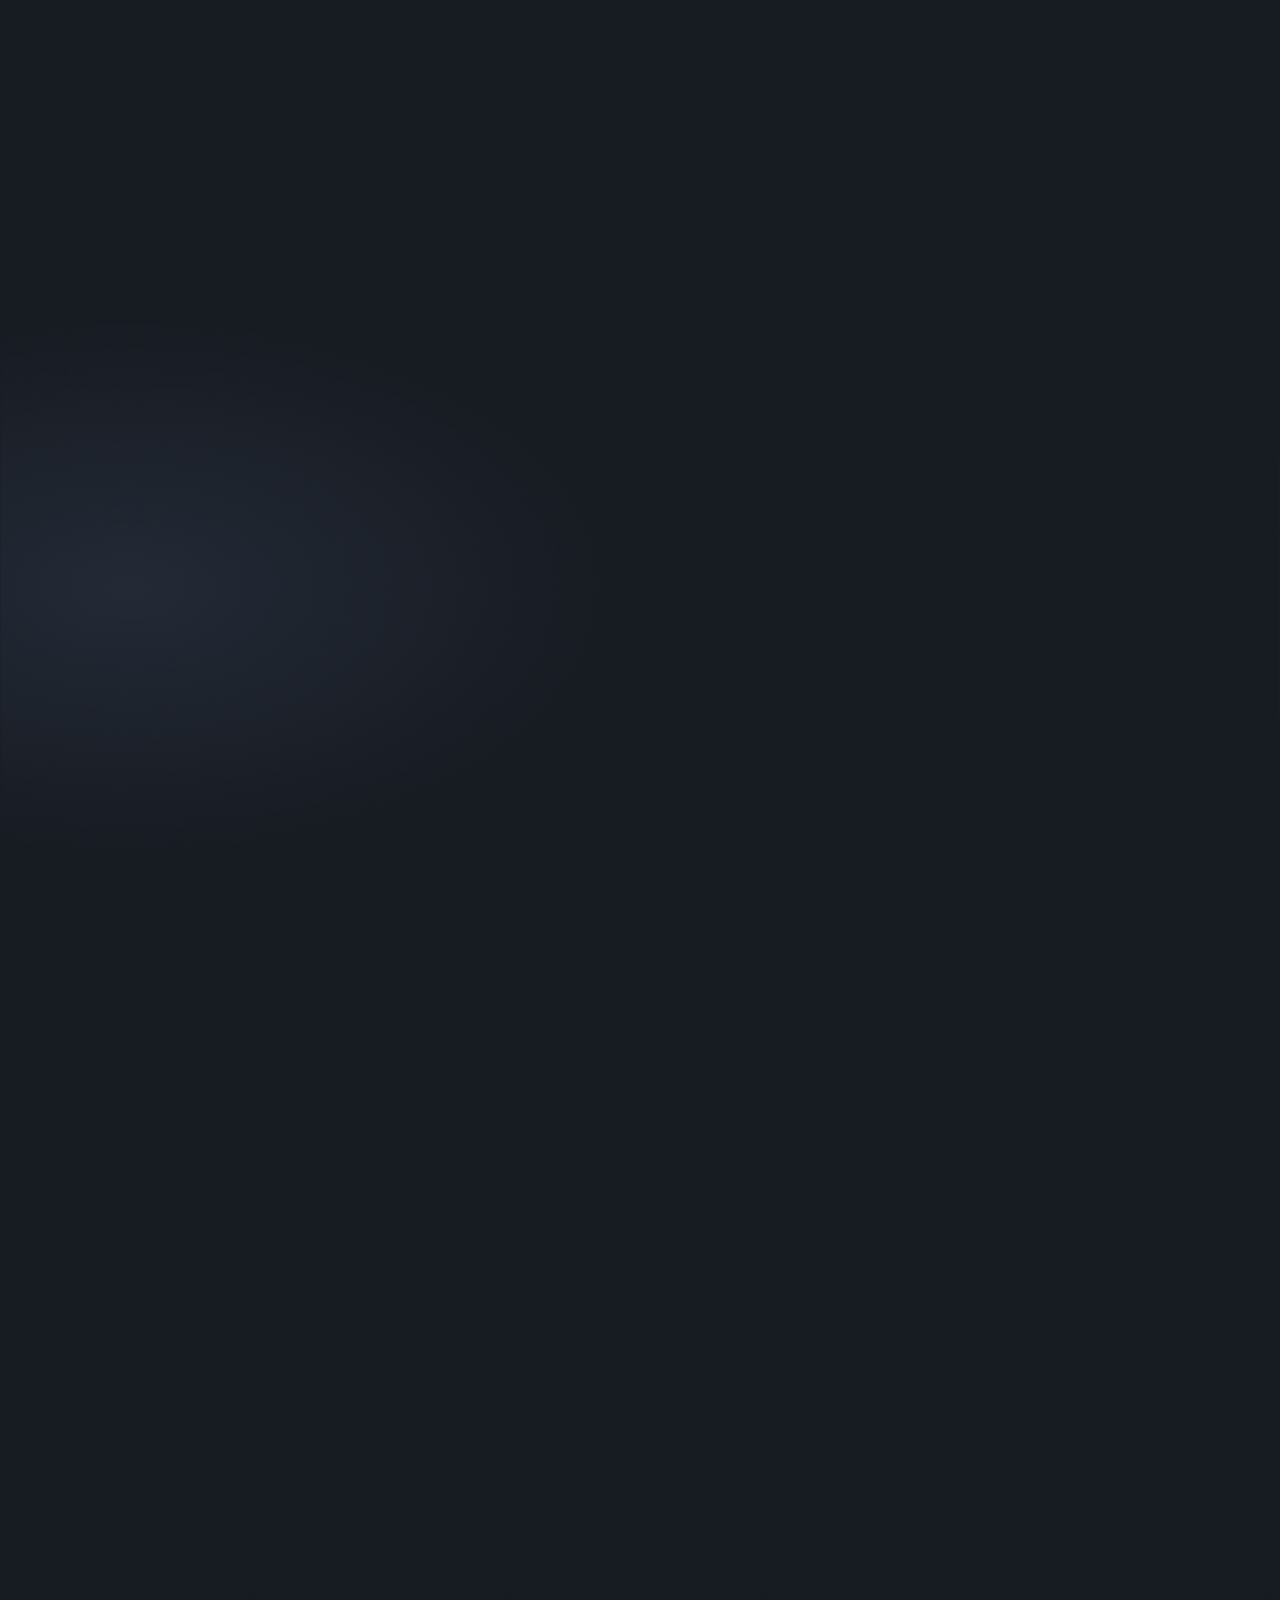
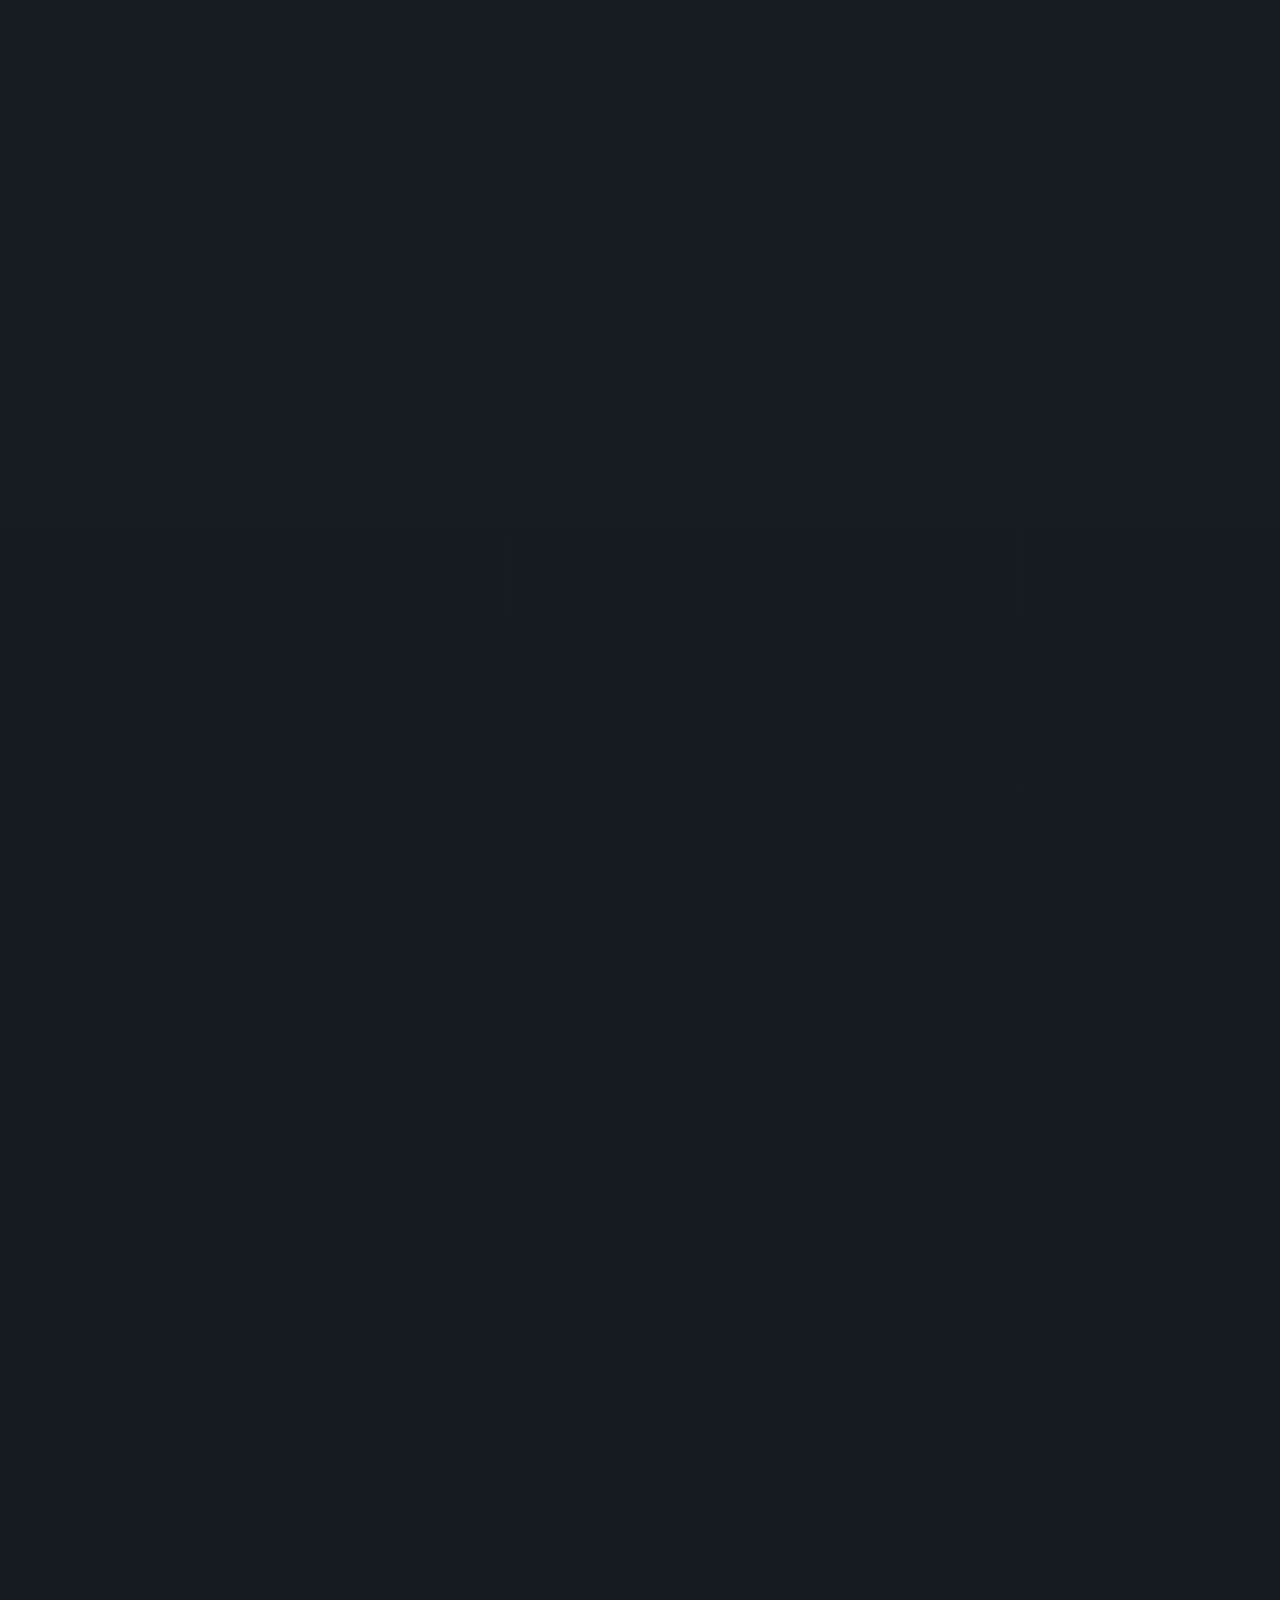
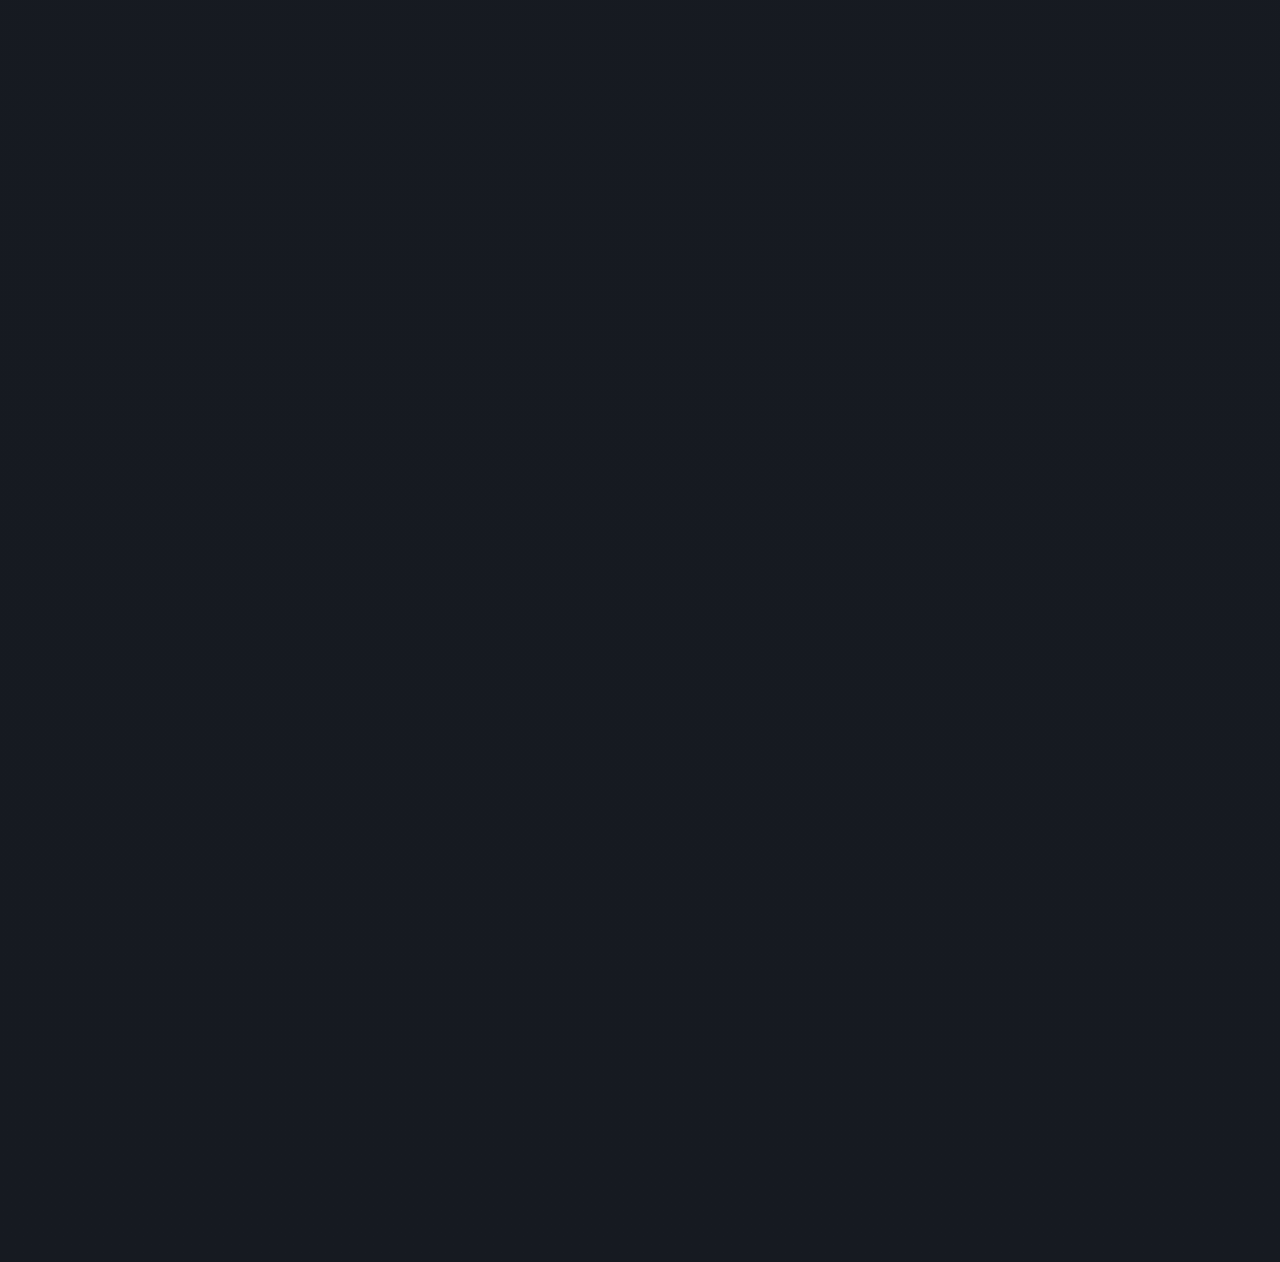
==== commit 171d542e: "feat(cards): redesign price-card internals - side-by-side order/details actions, add order button to" ====
--- a/index.html
+++ b/index.html
@@ -266,9 +266,10 @@
         <div class="pc-body">
           <h3 class="pc-title">سیمان تیپ ۱ (پاکت ۵۰‌کیلویی)</h3>
           <div class="pc-foot"><span class="pc-price">۸۷,۵۰۰ <small>تومان</small></span><span class="pc-unit">بازار</span></div>
-          <a class="pc-link" href="product.html">جزئیات محصول <svg class="ic"><use href="#i-arrow"/></svg></a>
-          
-          <a class="pc-wa" href="https://wa.me/989113274610" target="_blank" rel="noopener">سفارش از طریق واتساپ <svg class="ic"><use href="#i-wa"/></svg></a>
+          <div class="pc-actions">
+          <a class="pc-wa" href="https://wa.me/989113274610" target="_blank" rel="noopener" aria-label="سفارش سیمان تیپ ۱ (پاکت ۵۰‌کیلویی) از طریق واتساپ">سفارش <svg class="ic"><use href="#i-wa"/></svg></a>
+          <a class="pc-link" href="product.html">جزئیات <svg class="ic"><use href="#i-arrow"/></svg></a>
+        </div>
         </div>
       </article>
       <article class="price-card reveal">
@@ -276,9 +277,10 @@
         <div class="pc-body">
           <h3 class="pc-title">شن شسته (درجه یک)</h3>
           <div class="pc-foot"><span class="pc-price">۳۷۵,۰۰۰ <small>تومان/تن</small></span><span class="pc-unit">تحویل کرج</span></div>
-          <a class="pc-link" href="#contact">استعلام قیمت <svg class="ic"><use href="#i-arrow"/></svg></a>
-          
-          <a class="pc-wa" href="https://wa.me/989113274610" target="_blank" rel="noopener">سفارش از طریق واتساپ <svg class="ic"><use href="#i-wa"/></svg></a>
+          <div class="pc-actions">
+          <a class="pc-wa" href="https://wa.me/989113274610" target="_blank" rel="noopener" aria-label="سفارش شن شسته (درجه یک) از طریق واتساپ">سفارش <svg class="ic"><use href="#i-wa"/></svg></a>
+          <a class="pc-link" href="#contact">استعلام <svg class="ic"><use href="#i-arrow"/></svg></a>
+        </div>
         </div>
       </article>
       <article class="price-card reveal">
@@ -286,9 +288,10 @@
         <div class="pc-body">
           <h3 class="pc-title">پوکه معدنی</h3>
           <div class="pc-foot"><span class="pc-price">۶۲۰,۰۰۰ <small>تومان/تن</small></span><span class="pc-unit">استعلام لحظه‌ای</span></div>
-          <a class="pc-link" href="#contact">استعلام قیمت <svg class="ic"><use href="#i-arrow"/></svg></a>
-          
-          <a class="pc-wa" href="https://wa.me/989113274610" target="_blank" rel="noopener">سفارش از طریق واتساپ <svg class="ic"><use href="#i-wa"/></svg></a>
+          <div class="pc-actions">
+          <a class="pc-wa" href="https://wa.me/989113274610" target="_blank" rel="noopener" aria-label="سفارش پوکه معدنی از طریق واتساپ">سفارش <svg class="ic"><use href="#i-wa"/></svg></a>
+          <a class="pc-link" href="#contact">استعلام <svg class="ic"><use href="#i-arrow"/></svg></a>
+        </div>
         </div>
       </article>
       <article class="price-card reveal">
@@ -296,9 +299,10 @@
         <div class="pc-body">
           <h3 class="pc-title">بلوک سیمانی ۲۰٫۲۰٫۴۰</h3>
           <div class="pc-foot"><span class="pc-price">۲۶,۵۰۰ <small>تومان</small></span><span class="pc-unit">عدد</span></div>
-          <a class="pc-link" href="#contact">استعلام قیمت <svg class="ic"><use href="#i-arrow"/></svg></a>
-          
-          <a class="pc-wa" href="https://wa.me/989113274610" target="_blank" rel="noopener">سفارش از طریق واتساپ <svg class="ic"><use href="#i-wa"/></svg></a>
+          <div class="pc-actions">
+          <a class="pc-wa" href="https://wa.me/989113274610" target="_blank" rel="noopener" aria-label="سفارش بلوک سیمانی ۲۰٫۲۰٫۴۰ از طریق واتساپ">سفارش <svg class="ic"><use href="#i-wa"/></svg></a>
+          <a class="pc-link" href="#contact">استعلام <svg class="ic"><use href="#i-arrow"/></svg></a>
+        </div>
         </div>
       </article>
       <article class="price-card reveal">
@@ -306,9 +310,10 @@
         <div class="pc-body">
           <h3 class="pc-title">میلگرد A3 (سایز ۱۴)</h3>
           <div class="pc-foot"><span class="pc-price">۳۲,۲۰۰ <small>تومان/کیلو</small></span><span class="pc-unit">+ شاخه‌بری</span></div>
-          <a class="pc-link" href="#contact">استعلام قیمت <svg class="ic"><use href="#i-arrow"/></svg></a>
-          
-          <a class="pc-wa" href="https://wa.me/989113274610" target="_blank" rel="noopener">سفارش از طریق واتساپ <svg class="ic"><use href="#i-wa"/></svg></a>
+          <div class="pc-actions">
+          <a class="pc-wa" href="https://wa.me/989113274610" target="_blank" rel="noopener" aria-label="سفارش میلگرد A3 (سایز ۱۴) از طریق واتساپ">سفارش <svg class="ic"><use href="#i-wa"/></svg></a>
+          <a class="pc-link" href="#contact">استعلام <svg class="ic"><use href="#i-arrow"/></svg></a>
+        </div>
         </div>
       </article>
       <article class="price-card reveal">
@@ -316,9 +321,10 @@
         <div class="pc-body">
           <h3 class="pc-title">سیمان سفید</h3>
           <div class="pc-foot"><span class="pc-price">۱,۰۲۰,۰۰۰ <small>تومان/تن</small></span><span class="pc-unit">کیسه ۳۰کیلو</span></div>
-          <a class="pc-link" href="#contact">استعلام قیمت <svg class="ic"><use href="#i-arrow"/></svg></a>
-          
-          <a class="pc-wa" href="https://wa.me/989113274610" target="_blank" rel="noopener">سفارش از طریق واتساپ <svg class="ic"><use href="#i-wa"/></svg></a>
+          <div class="pc-actions">
+          <a class="pc-wa" href="https://wa.me/989113274610" target="_blank" rel="noopener" aria-label="سفارش سیمان سفید از طریق واتساپ">سفارش <svg class="ic"><use href="#i-wa"/></svg></a>
+          <a class="pc-link" href="#contact">استعلام <svg class="ic"><use href="#i-arrow"/></svg></a>
+        </div>
         </div>
       </article>
       <article class="price-card reveal">
@@ -326,9 +332,10 @@
         <div class="pc-body">
           <h3 class="pc-title">خاک (رس) ساختمانی</h3>
           <div class="pc-foot"><span class="pc-price">۸۹۰,۰۰۰ <small>تومان/تن</small></span><span class="pc-unit">بسته‌بندی کیسه</span></div>
-          <a class="pc-link" href="#contact">استعلام قیمت <svg class="ic"><use href="#i-arrow"/></svg></a>
-          
-          <a class="pc-wa" href="https://wa.me/989113274610" target="_blank" rel="noopener">سفارش از طریق واتساپ <svg class="ic"><use href="#i-wa"/></svg></a>
+          <div class="pc-actions">
+          <a class="pc-wa" href="https://wa.me/989113274610" target="_blank" rel="noopener" aria-label="سفارش خاک (رس) ساختمانی از طریق واتساپ">سفارش <svg class="ic"><use href="#i-wa"/></svg></a>
+          <a class="pc-link" href="#contact">استعلام <svg class="ic"><use href="#i-arrow"/></svg></a>
+        </div>
         </div>
       </article>
       <article class="price-card reveal">
@@ -336,9 +343,10 @@
         <div class="pc-body">
           <h3 class="pc-title">ایزوگام پشت‌ناری طلایی</h3>
           <div class="pc-foot"><span class="pc-price">۵۲۰,۰۰۰ <small>تومان/متر</small></span><span class="pc-unit">با نصب</span></div>
-          <a class="pc-link" href="#contact">استعلام قیمت <svg class="ic"><use href="#i-arrow"/></svg></a>
-          
-          <a class="pc-wa" href="https://wa.me/989113274610" target="_blank" rel="noopener">سفارش از طریق واتساپ <svg class="ic"><use href="#i-wa"/></svg></a>
+          <div class="pc-actions">
+          <a class="pc-wa" href="https://wa.me/989113274610" target="_blank" rel="noopener" aria-label="سفارش ایزوگام پشت‌ناری طلایی از طریق واتساپ">سفارش <svg class="ic"><use href="#i-wa"/></svg></a>
+          <a class="pc-link" href="#contact">استعلام <svg class="ic"><use href="#i-arrow"/></svg></a>
+        </div>
         </div>
       </article>
     </div>
@@ -365,7 +373,7 @@
           </select>
         </label>
       </div>
-      <div class="calc-out">
+      <div class="calc-out" aria-live="polite">
         <div class="calc-result"><b id="calcVol">—</b><span>حجم بتن (مترمکعب)</span></div>
         <div class="calc-result"><b id="calcCement">—</b><span>سیمان (کیسه ۵۰ کیلویی)</span></div>
         <div class="calc-result"><b id="calcSand">—</b><span>شن و ماسه (تن)</span></div>
--- a/css/style.css
+++ b/css/style.css
@@ -1707,14 +1707,24 @@
   white-space: nowrap;
 }
 
+/* Always-visible action row — order (WhatsApp) + details side by side */
+.pc-actions {
+  display: grid;
+  grid-template-columns: 1.3fr 1fr;
+  gap: var(--sp-2);
+}
+
+.pc-actions .pc-wa,
+.pc-actions .pc-link {
+  padding: 0.625rem 0.75rem;
+}
+
 /* Always-visible action link — full-width outline CTA */
 .pc-link {
   display: inline-flex;
   align-items: center;
   justify-content: center;
   gap: 0.5rem;
-  width: 100%;
-  padding: 0.6875rem var(--sp-4);
   border: 1.5px solid var(--accent);
   border-radius: var(--r-md);
   background: var(--surface);
@@ -3537,8 +3547,6 @@
   align-items: center;
   justify-content: center;
   gap: 0.5rem;
-  width: 100%;
-  padding: 0.6875rem var(--sp-4);
   border-radius: var(--r-md);
   background: linear-gradient(135deg, #2ebf5f, #1fa54c);
   color: #fff;
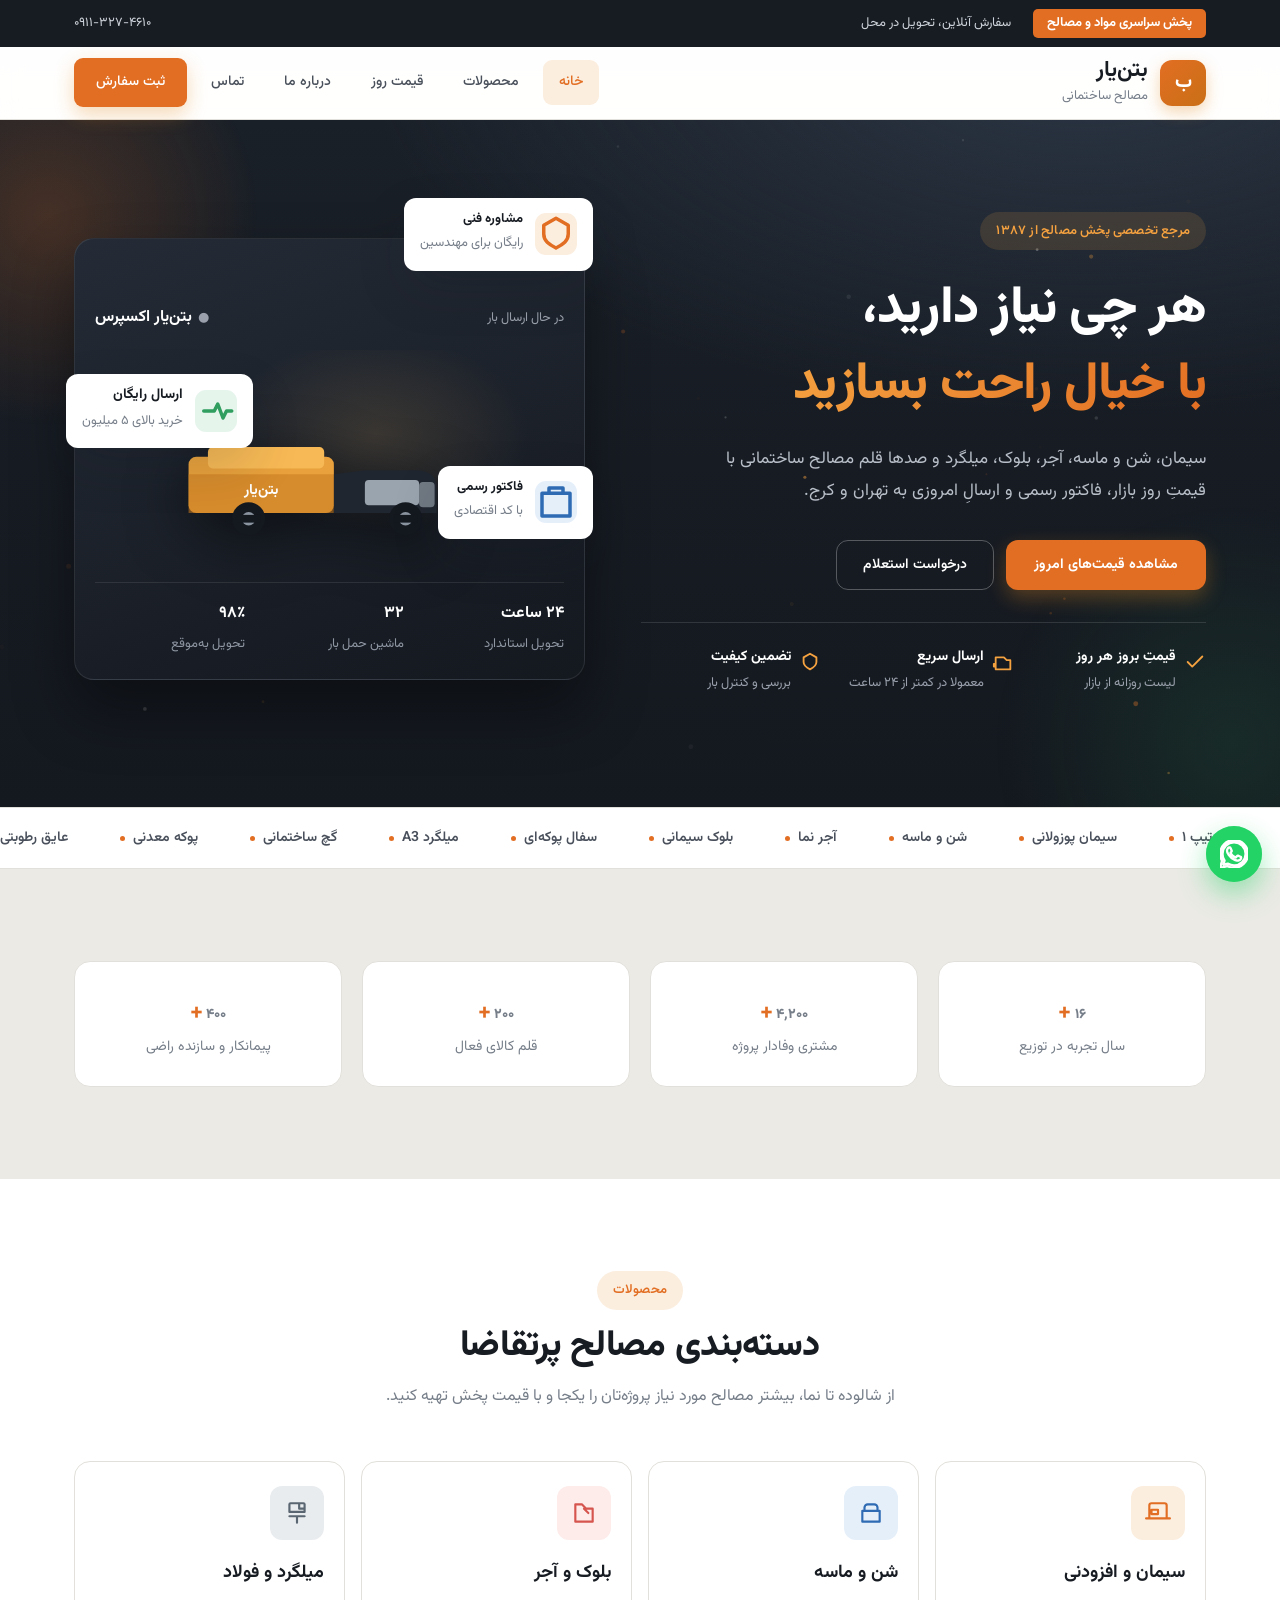
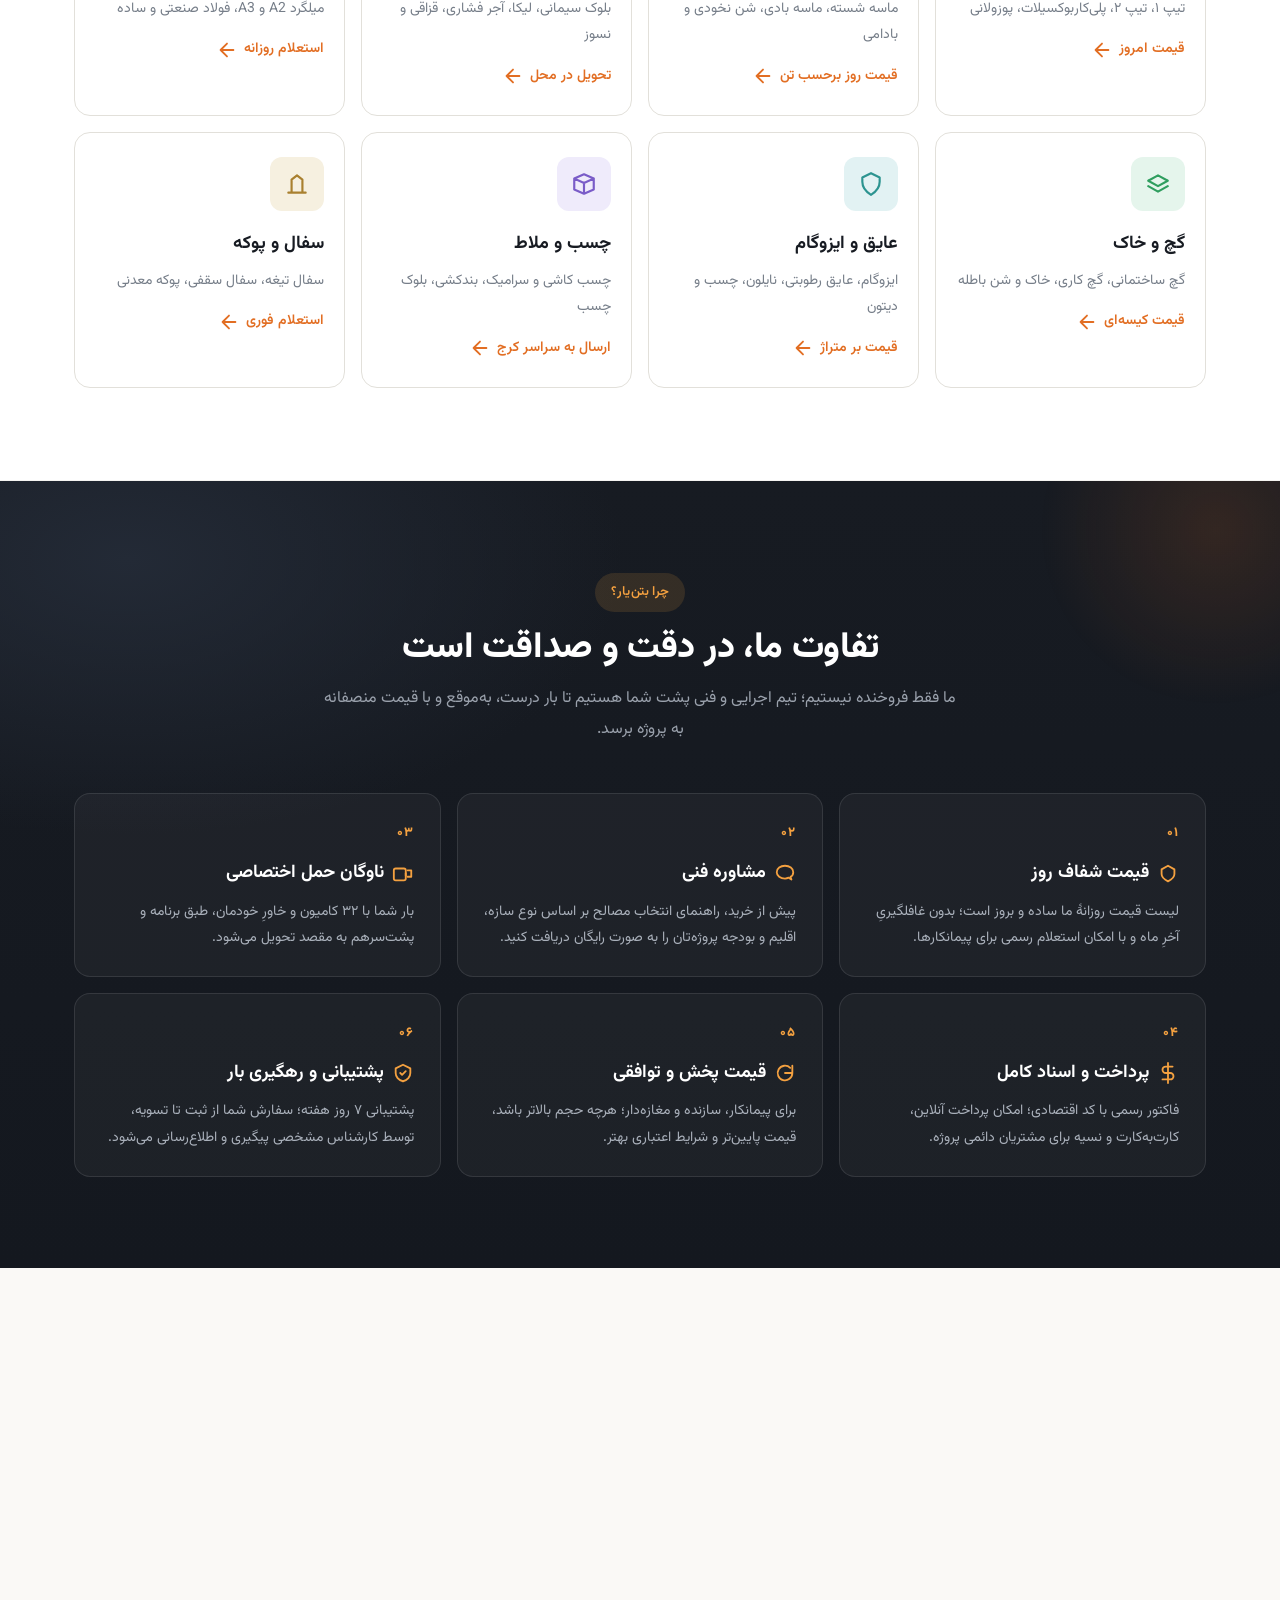
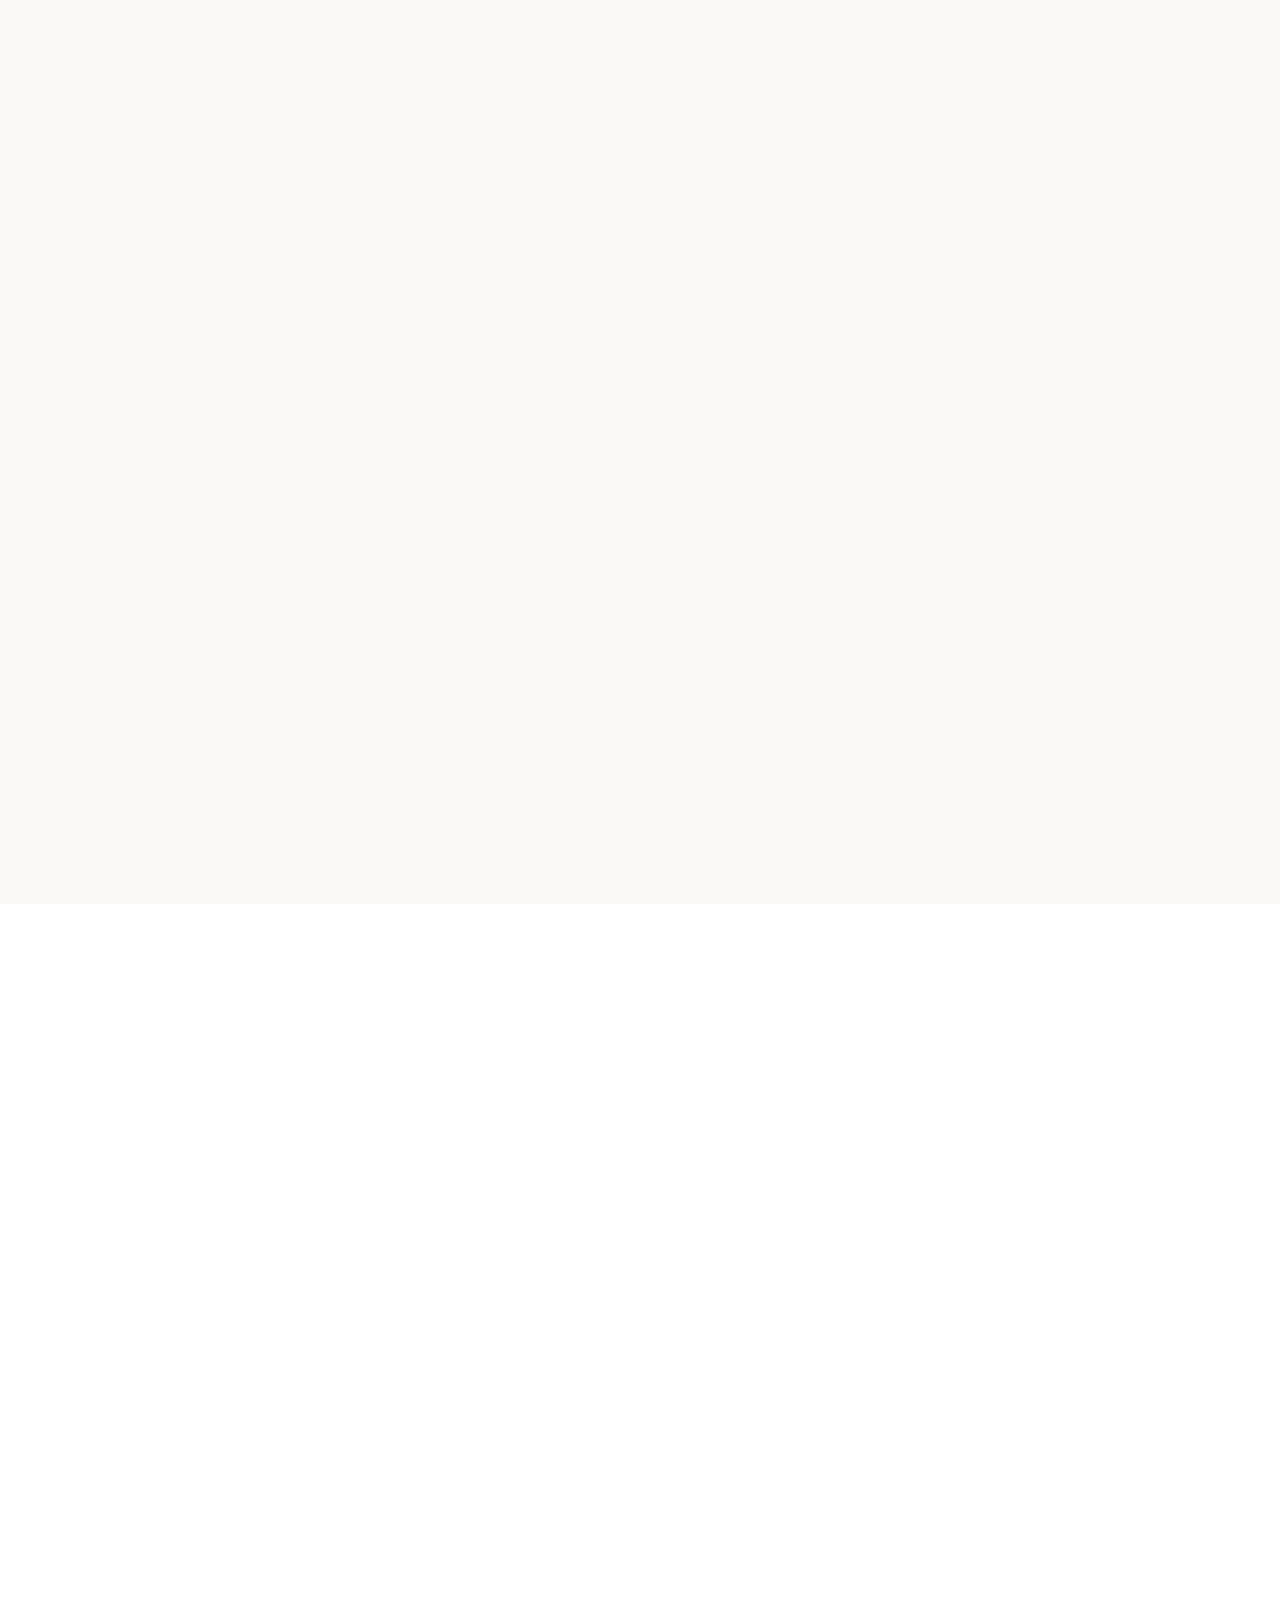
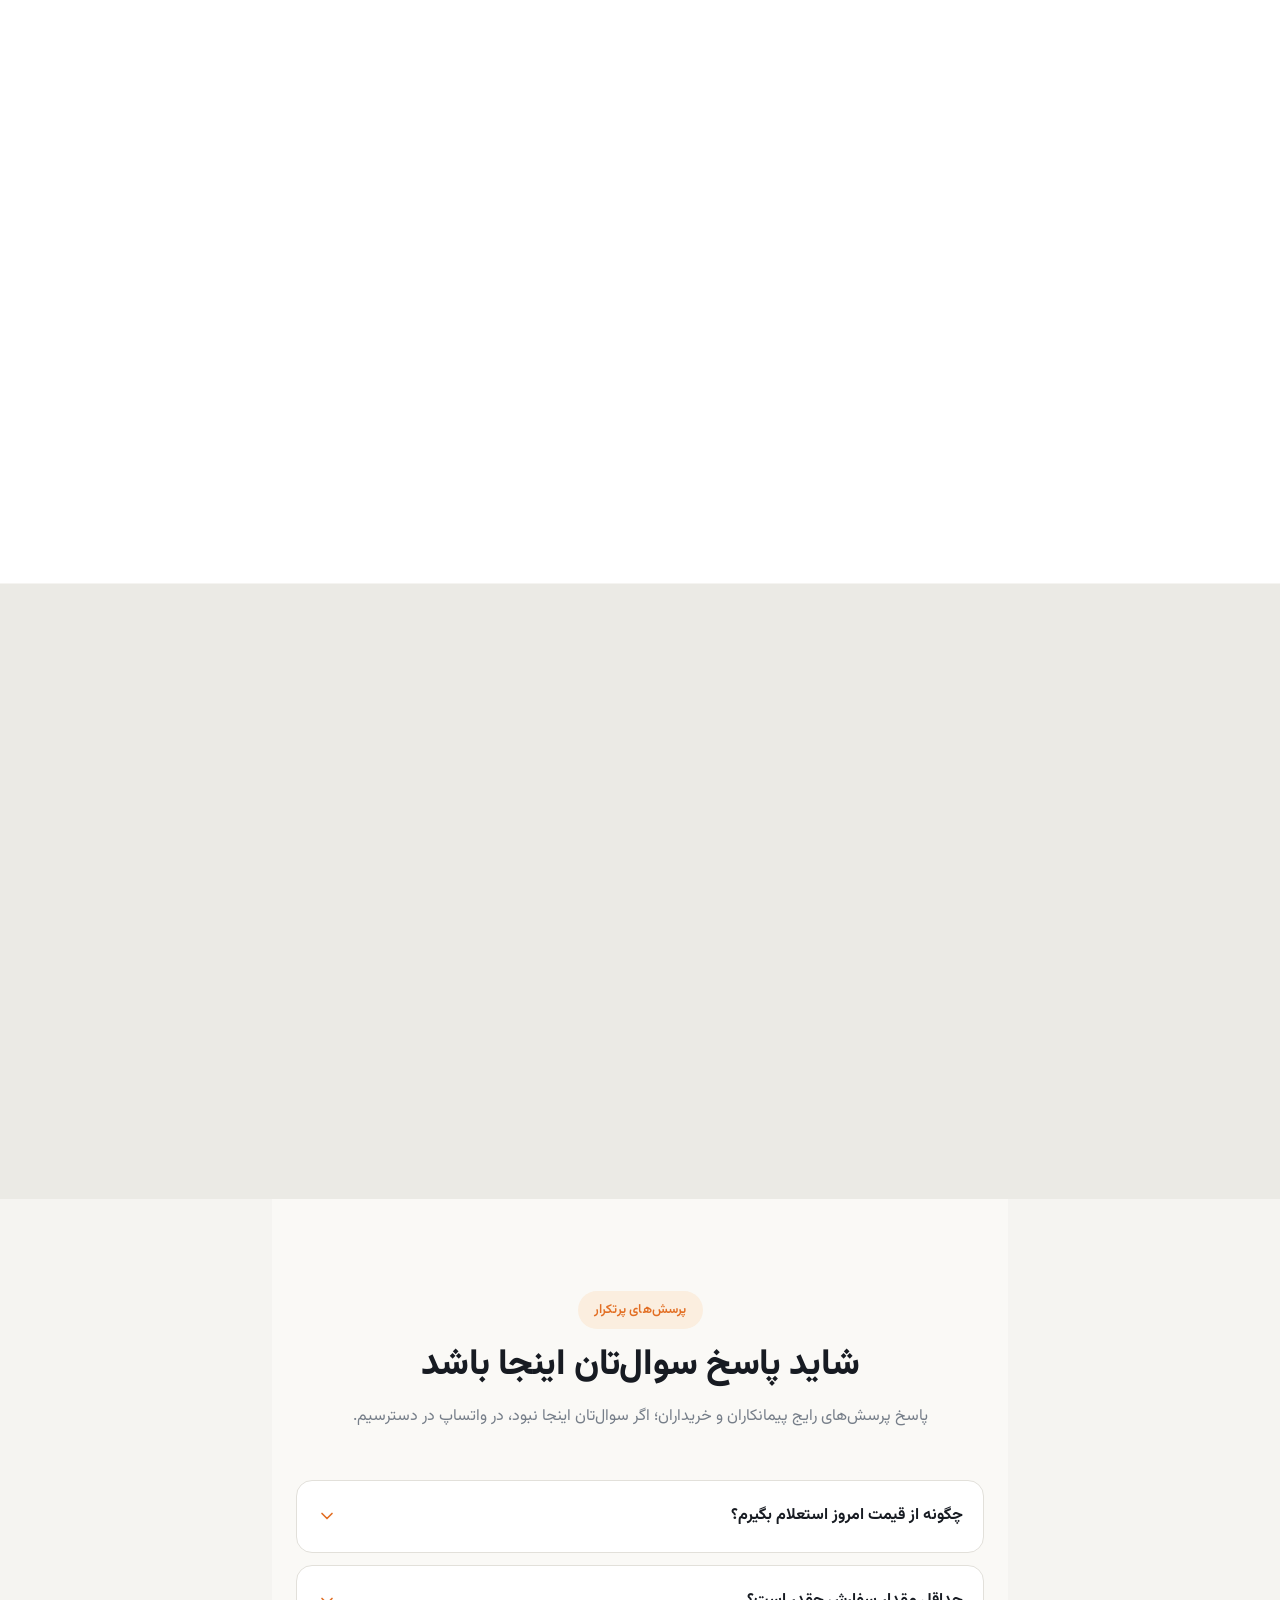
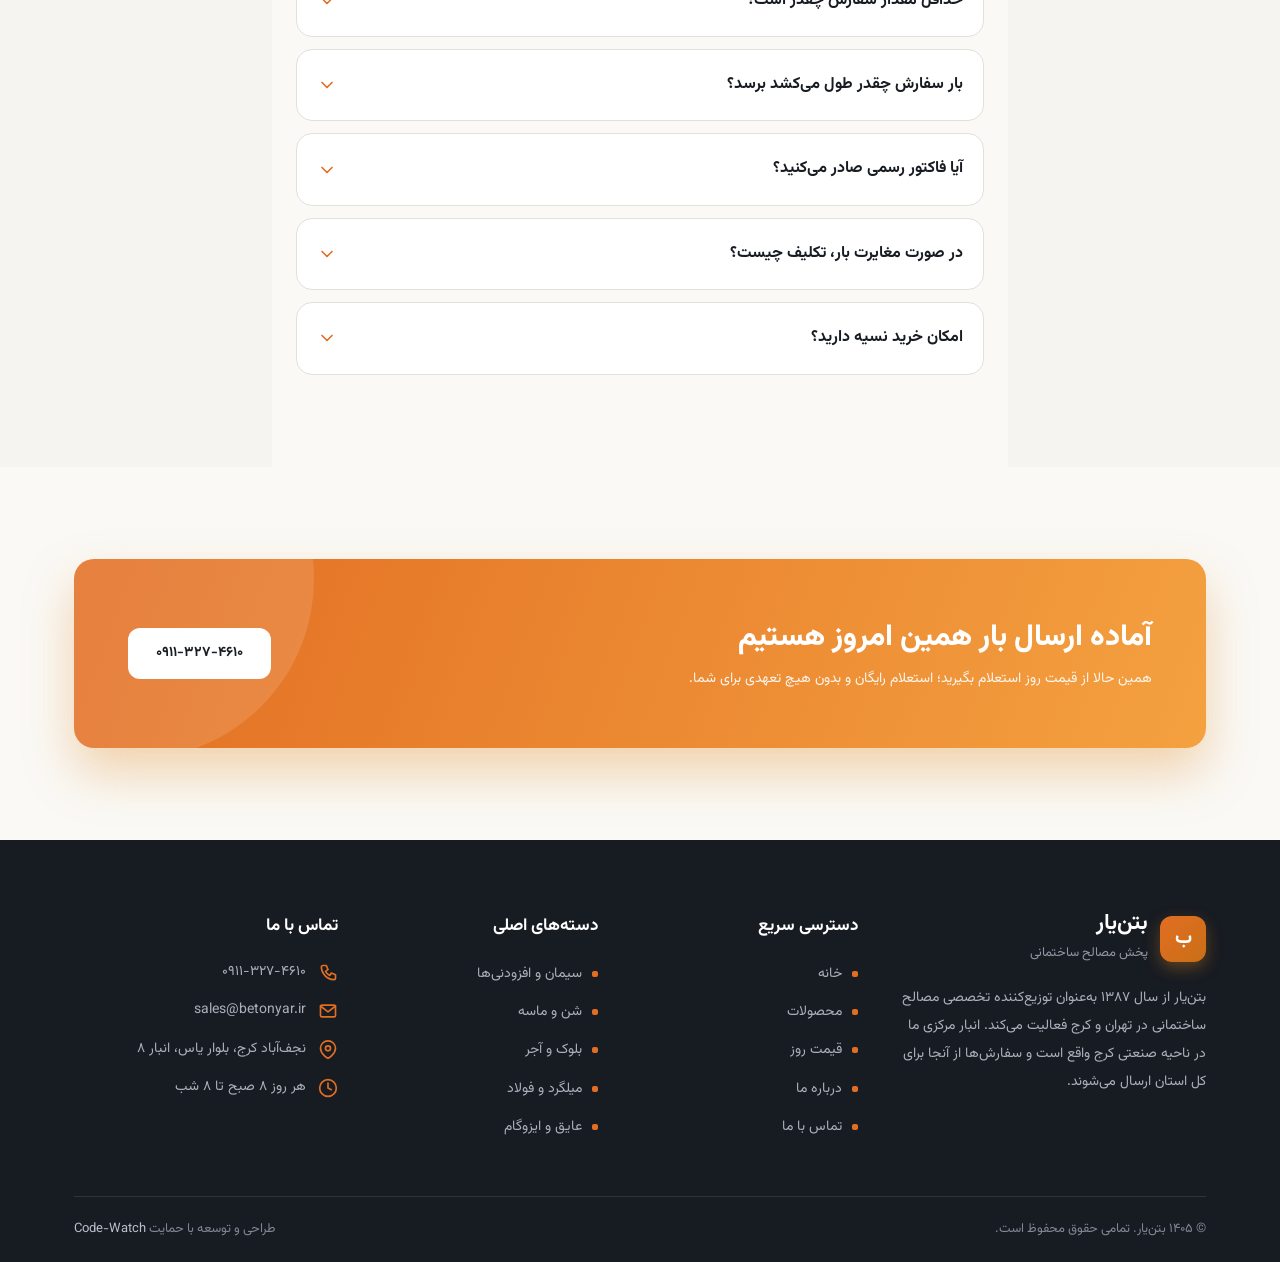
==== commit 6279cc02: "perf(fonts): self-host Vazirmatn woff2 (arabic+latin subsets), drop render-blocking Google Fonts, ad" ====
--- a/index.html
+++ b/index.html
@@ -12,9 +12,9 @@
 <meta property="og:site_name" content="بتن‌یار">
 <meta property="og:title" content="بتن‌یار | پخش و فروش مصالح ساختمانی">
 <meta property="og:description" content="سیمان، شن و ماسه، آجر، بلوک، سفال، میلگرد و بیش از ۲۰۰ قلم کالای ساختمانی با قیمت روز و ارسال سریع به تهران و کرج.">
-<link rel="preconnect" href="https://fonts.googleapis.com">
-<link rel="preconnect" href="https://fonts.gstatic.com" crossorigin>
-<link href="https://fonts.googleapis.com/css2?family=Vazirmatn:wght@300;400;500;600;700;800&display=swap" rel="stylesheet">
+<link rel="preload" as="font" type="font/woff2" crossorigin href="css/fonts/vazirmatn-arabic-400.woff2">
+<link rel="preload" as="font" type="font/woff2" crossorigin href="css/fonts/vazirmatn-arabic-700.woff2">
+<link rel="stylesheet" href="css/fonts.css">
 <link rel="stylesheet" href="css/style.css">
 <script defer src="js/main.js"></script>
 <noscript>
--- a/css/fonts.css
+++ b/css/fonts.css
@@ -0,0 +1,112 @@
+/* ==========================================================================
+   Vazirmatn — self-hosted (previously loaded from Google Fonts)
+   Subsets: arabic (primary) + latin (digits/labels), font-display: swap
+   ========================================================================== */
+
+@font-face {
+  font-family: 'Vazirmatn';
+  font-style: normal;
+  font-weight: 300;
+  font-display: swap;
+  src: url('fonts/vazirmatn-arabic-300.woff2') format('woff2');
+  unicode-range: U+0600-06FF, U+0750-077F, U+0870-088E, U+0890-0891, U+0897-08E1, U+08E3-08FF, U+200C-200E, U+2010-2011, U+204F, U+2E41, U+FB50-FDFF, U+FE70-FE74, U+FE76-FEFC, U+102E0-102FB, U+10E60-10E7E, U+10EC2-10EC4, U+10EFC-10EFF, U+1EE00-1EE03, U+1EE05-1EE1F, U+1EE21-1EE22, U+1EE24, U+1EE27, U+1EE29-1EE32, U+1EE34-1EE37, U+1EE39, U+1EE3B, U+1EE42, U+1EE47, U+1EE49, U+1EE4B, U+1EE4D-1EE4F, U+1EE51-1EE52, U+1EE54, U+1EE57, U+1EE59, U+1EE5B, U+1EE5D, U+1EE5F, U+1EE61-1EE62, U+1EE64, U+1EE67-1EE6A, U+1EE6C-1EE72, U+1EE74-1EE77, U+1EE79-1EE7C, U+1EE7E, U+1EE80-1EE89, U+1EE8B-1EE9B, U+1EEA1-1EEA3, U+1EEA5-1EEA9, U+1EEAB-1EEBB, U+1EEF0-1EEF1;
+}
+
+@font-face {
+  font-family: 'Vazirmatn';
+  font-style: normal;
+  font-weight: 400;
+  font-display: swap;
+  src: url('fonts/vazirmatn-arabic-400.woff2') format('woff2');
+  unicode-range: U+0600-06FF, U+0750-077F, U+0870-088E, U+0890-0891, U+0897-08E1, U+08E3-08FF, U+200C-200E, U+2010-2011, U+204F, U+2E41, U+FB50-FDFF, U+FE70-FE74, U+FE76-FEFC, U+102E0-102FB, U+10E60-10E7E, U+10EC2-10EC4, U+10EFC-10EFF, U+1EE00-1EE03, U+1EE05-1EE1F, U+1EE21-1EE22, U+1EE24, U+1EE27, U+1EE29-1EE32, U+1EE34-1EE37, U+1EE39, U+1EE3B, U+1EE42, U+1EE47, U+1EE49, U+1EE4B, U+1EE4D-1EE4F, U+1EE51-1EE52, U+1EE54, U+1EE57, U+1EE59, U+1EE5B, U+1EE5D, U+1EE5F, U+1EE61-1EE62, U+1EE64, U+1EE67-1EE6A, U+1EE6C-1EE72, U+1EE74-1EE77, U+1EE79-1EE7C, U+1EE7E, U+1EE80-1EE89, U+1EE8B-1EE9B, U+1EEA1-1EEA3, U+1EEA5-1EEA9, U+1EEAB-1EEBB, U+1EEF0-1EEF1;
+}
+
+@font-face {
+  font-family: 'Vazirmatn';
+  font-style: normal;
+  font-weight: 500;
+  font-display: swap;
+  src: url('fonts/vazirmatn-arabic-500.woff2') format('woff2');
+  unicode-range: U+0600-06FF, U+0750-077F, U+0870-088E, U+0890-0891, U+0897-08E1, U+08E3-08FF, U+200C-200E, U+2010-2011, U+204F, U+2E41, U+FB50-FDFF, U+FE70-FE74, U+FE76-FEFC, U+102E0-102FB, U+10E60-10E7E, U+10EC2-10EC4, U+10EFC-10EFF, U+1EE00-1EE03, U+1EE05-1EE1F, U+1EE21-1EE22, U+1EE24, U+1EE27, U+1EE29-1EE32, U+1EE34-1EE37, U+1EE39, U+1EE3B, U+1EE42, U+1EE47, U+1EE49, U+1EE4B, U+1EE4D-1EE4F, U+1EE51-1EE52, U+1EE54, U+1EE57, U+1EE59, U+1EE5B, U+1EE5D, U+1EE5F, U+1EE61-1EE62, U+1EE64, U+1EE67-1EE6A, U+1EE6C-1EE72, U+1EE74-1EE77, U+1EE79-1EE7C, U+1EE7E, U+1EE80-1EE89, U+1EE8B-1EE9B, U+1EEA1-1EEA3, U+1EEA5-1EEA9, U+1EEAB-1EEBB, U+1EEF0-1EEF1;
+}
+
+@font-face {
+  font-family: 'Vazirmatn';
+  font-style: normal;
+  font-weight: 600;
+  font-display: swap;
+  src: url('fonts/vazirmatn-arabic-600.woff2') format('woff2');
+  unicode-range: U+0600-06FF, U+0750-077F, U+0870-088E, U+0890-0891, U+0897-08E1, U+08E3-08FF, U+200C-200E, U+2010-2011, U+204F, U+2E41, U+FB50-FDFF, U+FE70-FE74, U+FE76-FEFC, U+102E0-102FB, U+10E60-10E7E, U+10EC2-10EC4, U+10EFC-10EFF, U+1EE00-1EE03, U+1EE05-1EE1F, U+1EE21-1EE22, U+1EE24, U+1EE27, U+1EE29-1EE32, U+1EE34-1EE37, U+1EE39, U+1EE3B, U+1EE42, U+1EE47, U+1EE49, U+1EE4B, U+1EE4D-1EE4F, U+1EE51-1EE52, U+1EE54, U+1EE57, U+1EE59, U+1EE5B, U+1EE5D, U+1EE5F, U+1EE61-1EE62, U+1EE64, U+1EE67-1EE6A, U+1EE6C-1EE72, U+1EE74-1EE77, U+1EE79-1EE7C, U+1EE7E, U+1EE80-1EE89, U+1EE8B-1EE9B, U+1EEA1-1EEA3, U+1EEA5-1EEA9, U+1EEAB-1EEBB, U+1EEF0-1EEF1;
+}
+
+@font-face {
+  font-family: 'Vazirmatn';
+  font-style: normal;
+  font-weight: 700;
+  font-display: swap;
+  src: url('fonts/vazirmatn-arabic-700.woff2') format('woff2');
+  unicode-range: U+0600-06FF, U+0750-077F, U+0870-088E, U+0890-0891, U+0897-08E1, U+08E3-08FF, U+200C-200E, U+2010-2011, U+204F, U+2E41, U+FB50-FDFF, U+FE70-FE74, U+FE76-FEFC, U+102E0-102FB, U+10E60-10E7E, U+10EC2-10EC4, U+10EFC-10EFF, U+1EE00-1EE03, U+1EE05-1EE1F, U+1EE21-1EE22, U+1EE24, U+1EE27, U+1EE29-1EE32, U+1EE34-1EE37, U+1EE39, U+1EE3B, U+1EE42, U+1EE47, U+1EE49, U+1EE4B, U+1EE4D-1EE4F, U+1EE51-1EE52, U+1EE54, U+1EE57, U+1EE59, U+1EE5B, U+1EE5D, U+1EE5F, U+1EE61-1EE62, U+1EE64, U+1EE67-1EE6A, U+1EE6C-1EE72, U+1EE74-1EE77, U+1EE79-1EE7C, U+1EE7E, U+1EE80-1EE89, U+1EE8B-1EE9B, U+1EEA1-1EEA3, U+1EEA5-1EEA9, U+1EEAB-1EEBB, U+1EEF0-1EEF1;
+}
+
+@font-face {
+  font-family: 'Vazirmatn';
+  font-style: normal;
+  font-weight: 800;
+  font-display: swap;
+  src: url('fonts/vazirmatn-arabic-800.woff2') format('woff2');
+  unicode-range: U+0600-06FF, U+0750-077F, U+0870-088E, U+0890-0891, U+0897-08E1, U+08E3-08FF, U+200C-200E, U+2010-2011, U+204F, U+2E41, U+FB50-FDFF, U+FE70-FE74, U+FE76-FEFC, U+102E0-102FB, U+10E60-10E7E, U+10EC2-10EC4, U+10EFC-10EFF, U+1EE00-1EE03, U+1EE05-1EE1F, U+1EE21-1EE22, U+1EE24, U+1EE27, U+1EE29-1EE32, U+1EE34-1EE37, U+1EE39, U+1EE3B, U+1EE42, U+1EE47, U+1EE49, U+1EE4B, U+1EE4D-1EE4F, U+1EE51-1EE52, U+1EE54, U+1EE57, U+1EE59, U+1EE5B, U+1EE5D, U+1EE5F, U+1EE61-1EE62, U+1EE64, U+1EE67-1EE6A, U+1EE6C-1EE72, U+1EE74-1EE77, U+1EE79-1EE7C, U+1EE7E, U+1EE80-1EE89, U+1EE8B-1EE9B, U+1EEA1-1EEA3, U+1EEA5-1EEA9, U+1EEAB-1EEBB, U+1EEF0-1EEF1;
+}
+
+@font-face {
+  font-family: 'Vazirmatn';
+  font-style: normal;
+  font-weight: 300;
+  font-display: swap;
+  src: url('fonts/vazirmatn-latin-300.woff2') format('woff2');
+  unicode-range: U+0000-00FF, U+0131, U+0152-0153, U+02BB-02BC, U+02C6, U+02DA, U+02DC, U+0304, U+0308, U+0329, U+2000-206F, U+20AC, U+2122, U+2191, U+2193, U+2212, U+2215, U+FEFF, U+FFFD;
+}
+
+@font-face {
+  font-family: 'Vazirmatn';
+  font-style: normal;
+  font-weight: 400;
+  font-display: swap;
+  src: url('fonts/vazirmatn-latin-400.woff2') format('woff2');
+  unicode-range: U+0000-00FF, U+0131, U+0152-0153, U+02BB-02BC, U+02C6, U+02DA, U+02DC, U+0304, U+0308, U+0329, U+2000-206F, U+20AC, U+2122, U+2191, U+2193, U+2212, U+2215, U+FEFF, U+FFFD;
+}
+
+@font-face {
+  font-family: 'Vazirmatn';
+  font-style: normal;
+  font-weight: 500;
+  font-display: swap;
+  src: url('fonts/vazirmatn-latin-500.woff2') format('woff2');
+  unicode-range: U+0000-00FF, U+0131, U+0152-0153, U+02BB-02BC, U+02C6, U+02DA, U+02DC, U+0304, U+0308, U+0329, U+2000-206F, U+20AC, U+2122, U+2191, U+2193, U+2212, U+2215, U+FEFF, U+FFFD;
+}
+
+@font-face {
+  font-family: 'Vazirmatn';
+  font-style: normal;
+  font-weight: 600;
+  font-display: swap;
+  src: url('fonts/vazirmatn-latin-600.woff2') format('woff2');
+  unicode-range: U+0000-00FF, U+0131, U+0152-0153, U+02BB-02BC, U+02C6, U+02DA, U+02DC, U+0304, U+0308, U+0329, U+2000-206F, U+20AC, U+2122, U+2191, U+2193, U+2212, U+2215, U+FEFF, U+FFFD;
+}
+
+@font-face {
+  font-family: 'Vazirmatn';
+  font-style: normal;
+  font-weight: 700;
+  font-display: swap;
+  src: url('fonts/vazirmatn-latin-700.woff2') format('woff2');
+  unicode-range: U+0000-00FF, U+0131, U+0152-0153, U+02BB-02BC, U+02C6, U+02DA, U+02DC, U+0304, U+0308, U+0329, U+2000-206F, U+20AC, U+2122, U+2191, U+2193, U+2212, U+2215, U+FEFF, U+FFFD;
+}
+
+@font-face {
+  font-family: 'Vazirmatn';
+  font-style: normal;
+  font-weight: 800;
+  font-display: swap;
+  src: url('fonts/vazirmatn-latin-800.woff2') format('woff2');
+  unicode-range: U+0000-00FF, U+0131, U+0152-0153, U+02BB-02BC, U+02C6, U+02DA, U+02DC, U+0304, U+0308, U+0329, U+2000-206F, U+20AC, U+2122, U+2191, U+2193, U+2212, U+2215, U+FEFF, U+FFFD;
+}
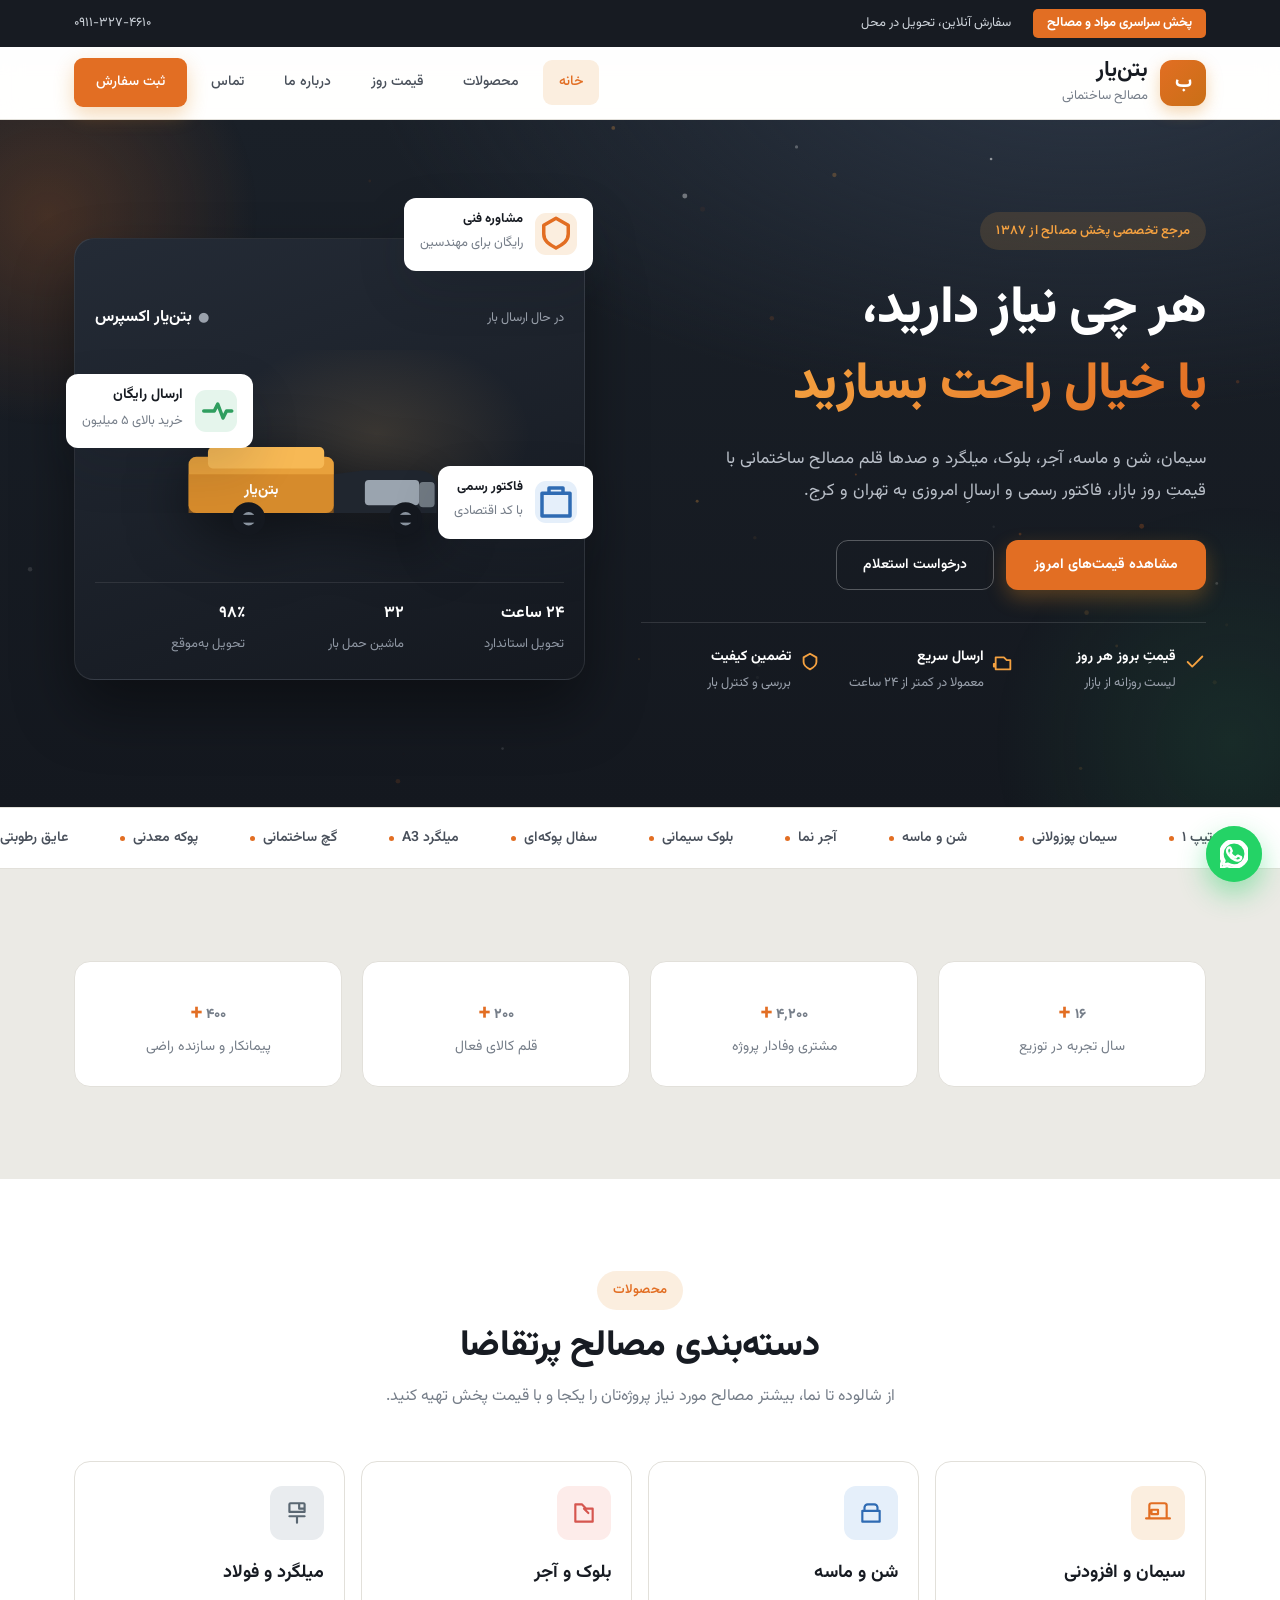
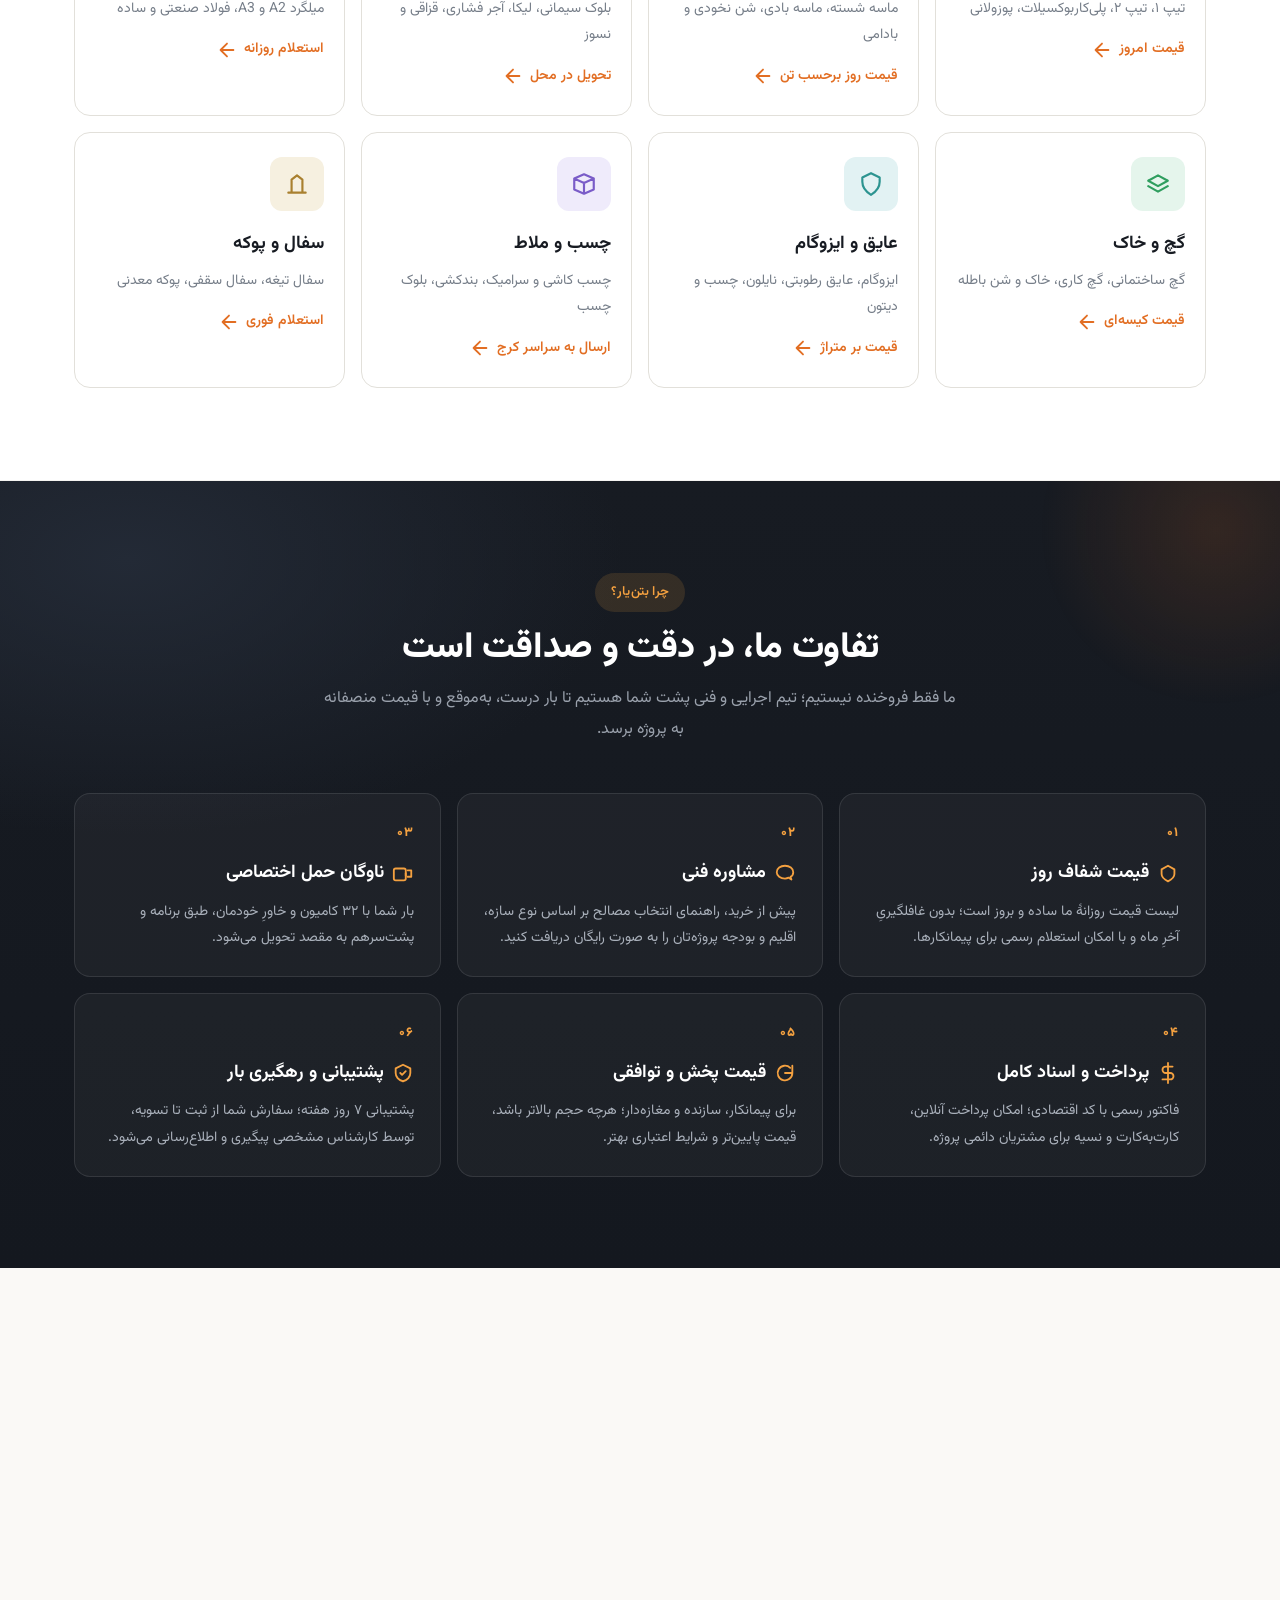
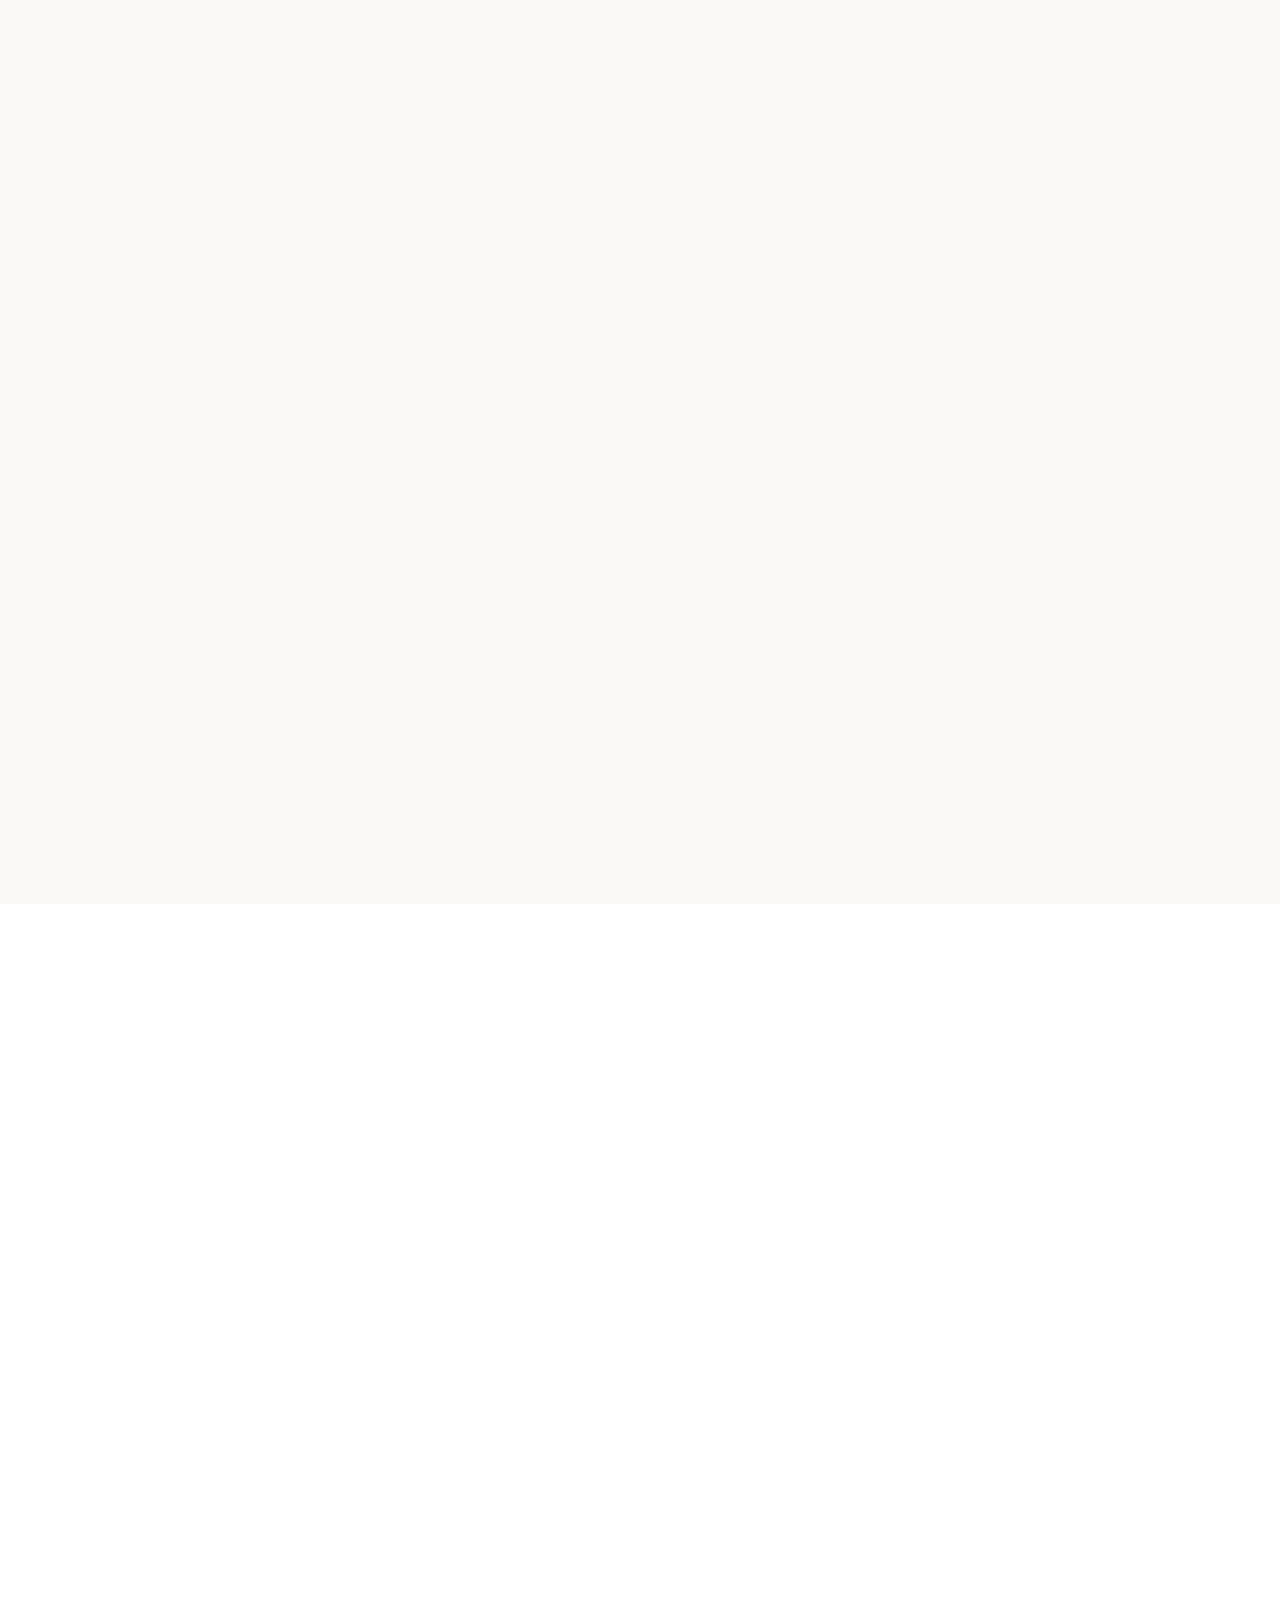
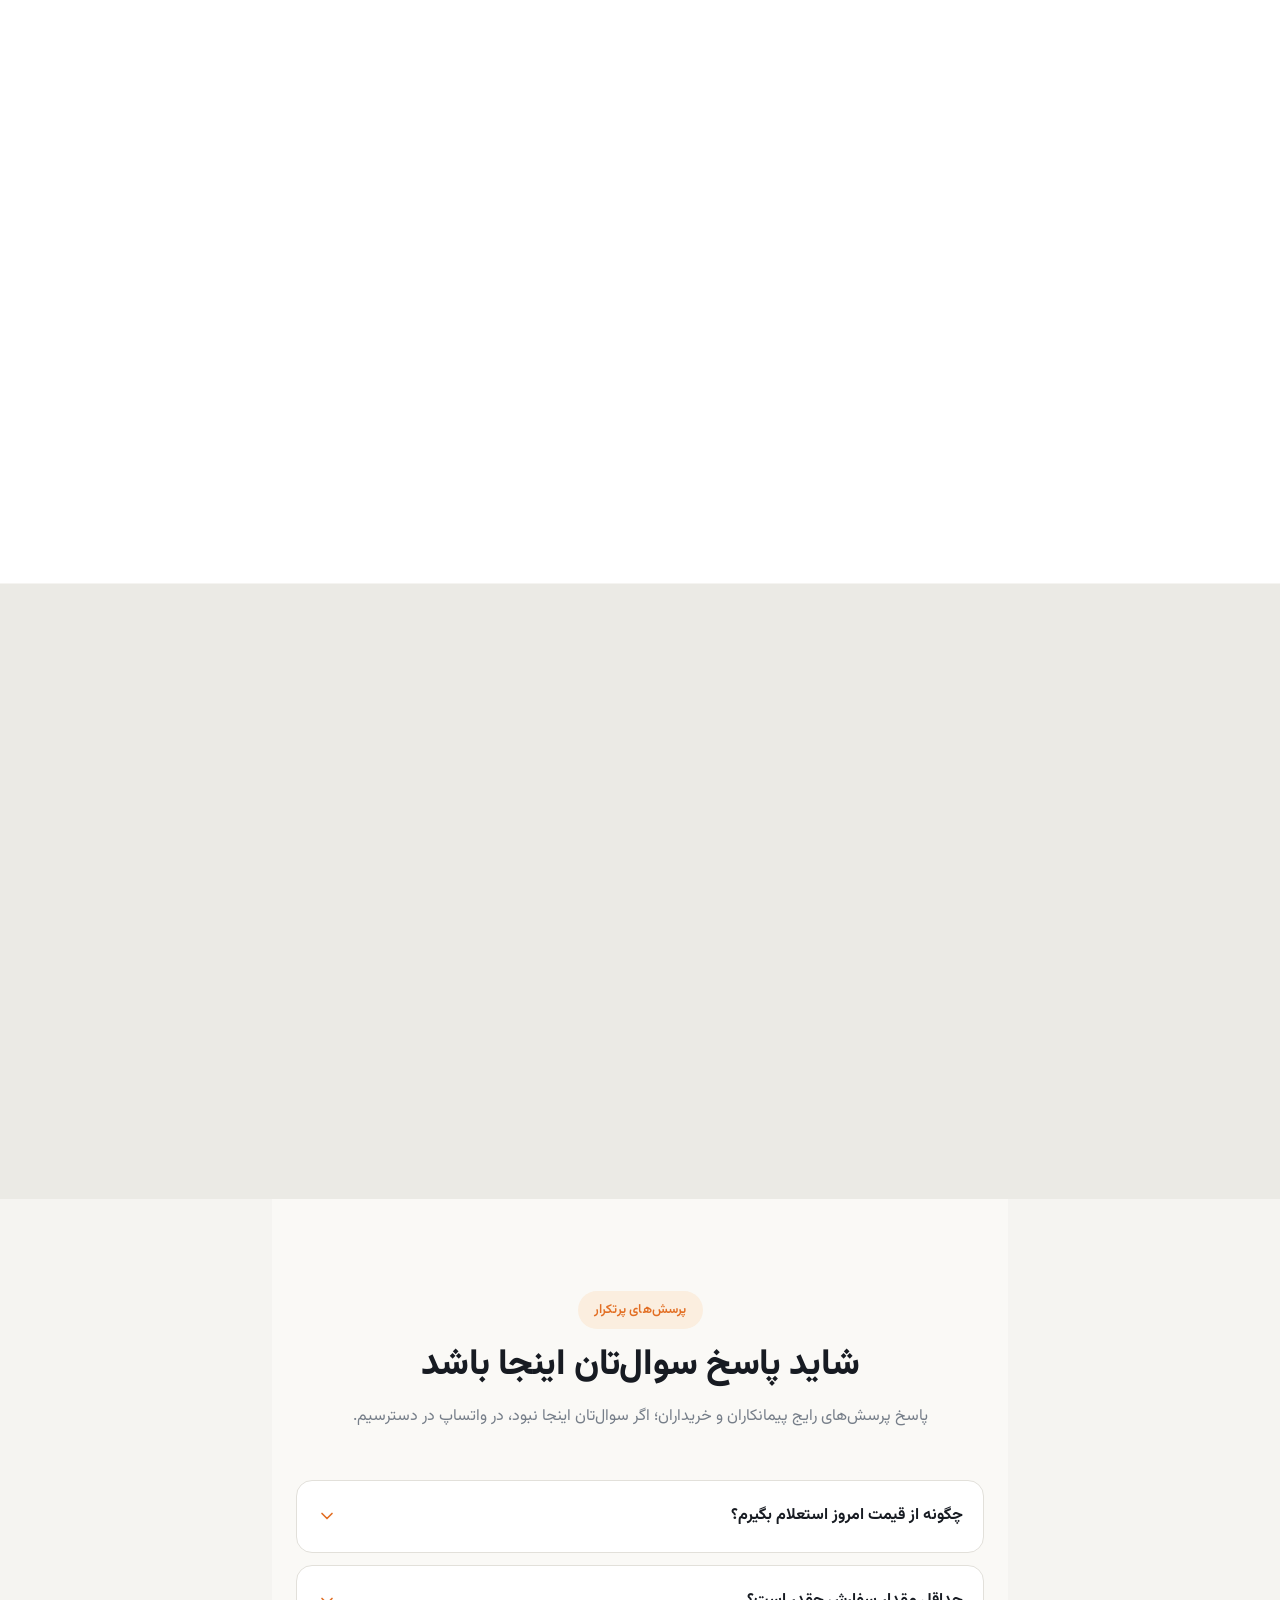
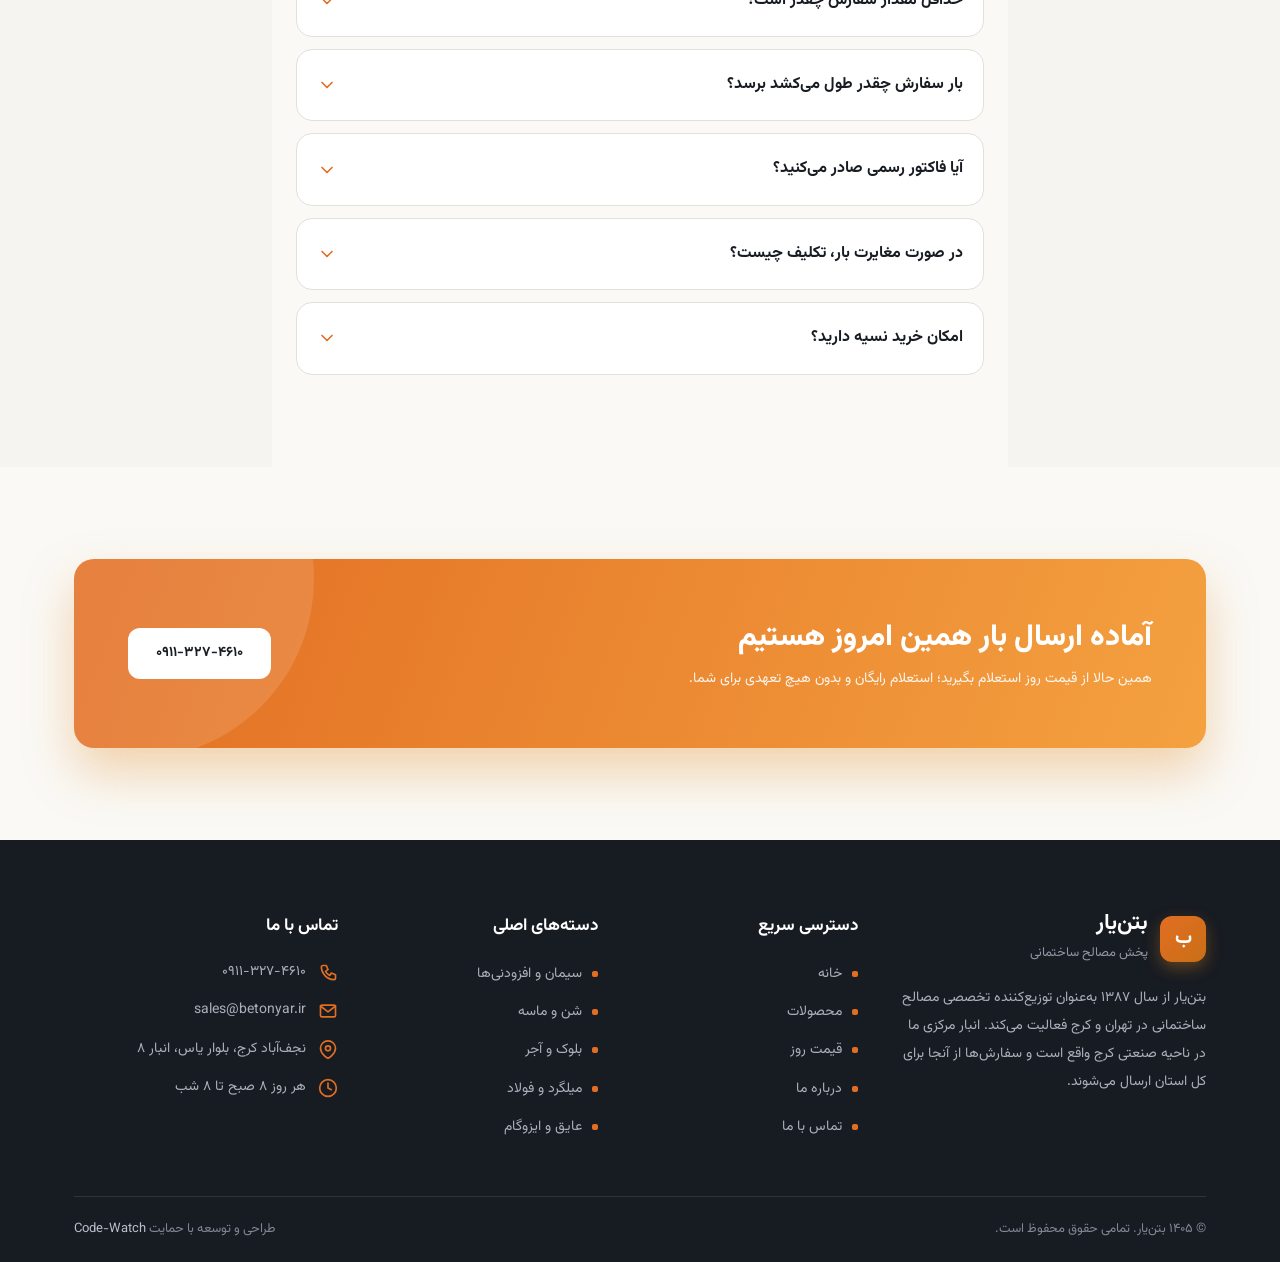
==== commit 1dcfd7bf: "feat(meta): favicon (svg+png+apple-touch), canonical, og:image + twitter cards, orbs on products pag" ====
--- a/index.html
+++ b/index.html
@@ -12,10 +12,21 @@
 <meta property="og:site_name" content="بتن‌یار">
 <meta property="og:title" content="بتن‌یار | پخش و فروش مصالح ساختمانی">
 <meta property="og:description" content="سیمان، شن و ماسه، آجر، بلوک، سفال، میلگرد و بیش از ۲۰۰ قلم کالای ساختمانی با قیمت روز و ارسال سریع به تهران و کرج.">
+<link rel="canonical" href="https://betonyar.ir/">
+<meta property="og:url" content="https://betonyar.ir/">
+<meta property="og:image" content="https://betonyar.ir/og-image.png">
+<meta property="og:image:width" content="1200">
+<meta property="og:image:height" content="630">
+<meta name="twitter:card" content="summary_large_image">
+<meta name="twitter:title" content="بتن‌یار | پخش و فروش مصالح ساختمانی">
+<meta name="twitter:description" content="سیمان، شن و ماسه، آجر، بلوک، سفال، میلگرد و بیش از ۲۰۰ قلم کالای ساختمانی با قیمت روز و ارسال سریع به تهران و کرج.">
 <link rel="preload" as="font" type="font/woff2" crossorigin href="css/fonts/vazirmatn-arabic-400.woff2">
 <link rel="preload" as="font" type="font/woff2" crossorigin href="css/fonts/vazirmatn-arabic-700.woff2">
 <link rel="stylesheet" href="css/fonts.css">
 <link rel="stylesheet" href="css/style.css">
+<link rel="icon" type="image/svg+xml" href="favicon.svg">
+<link rel="icon" type="image/png" sizes="32x32" href="favicon-32.png">
+<link rel="apple-touch-icon" href="apple-touch-icon.png">
 <script defer src="js/main.js"></script>
 <noscript>
   <style>
